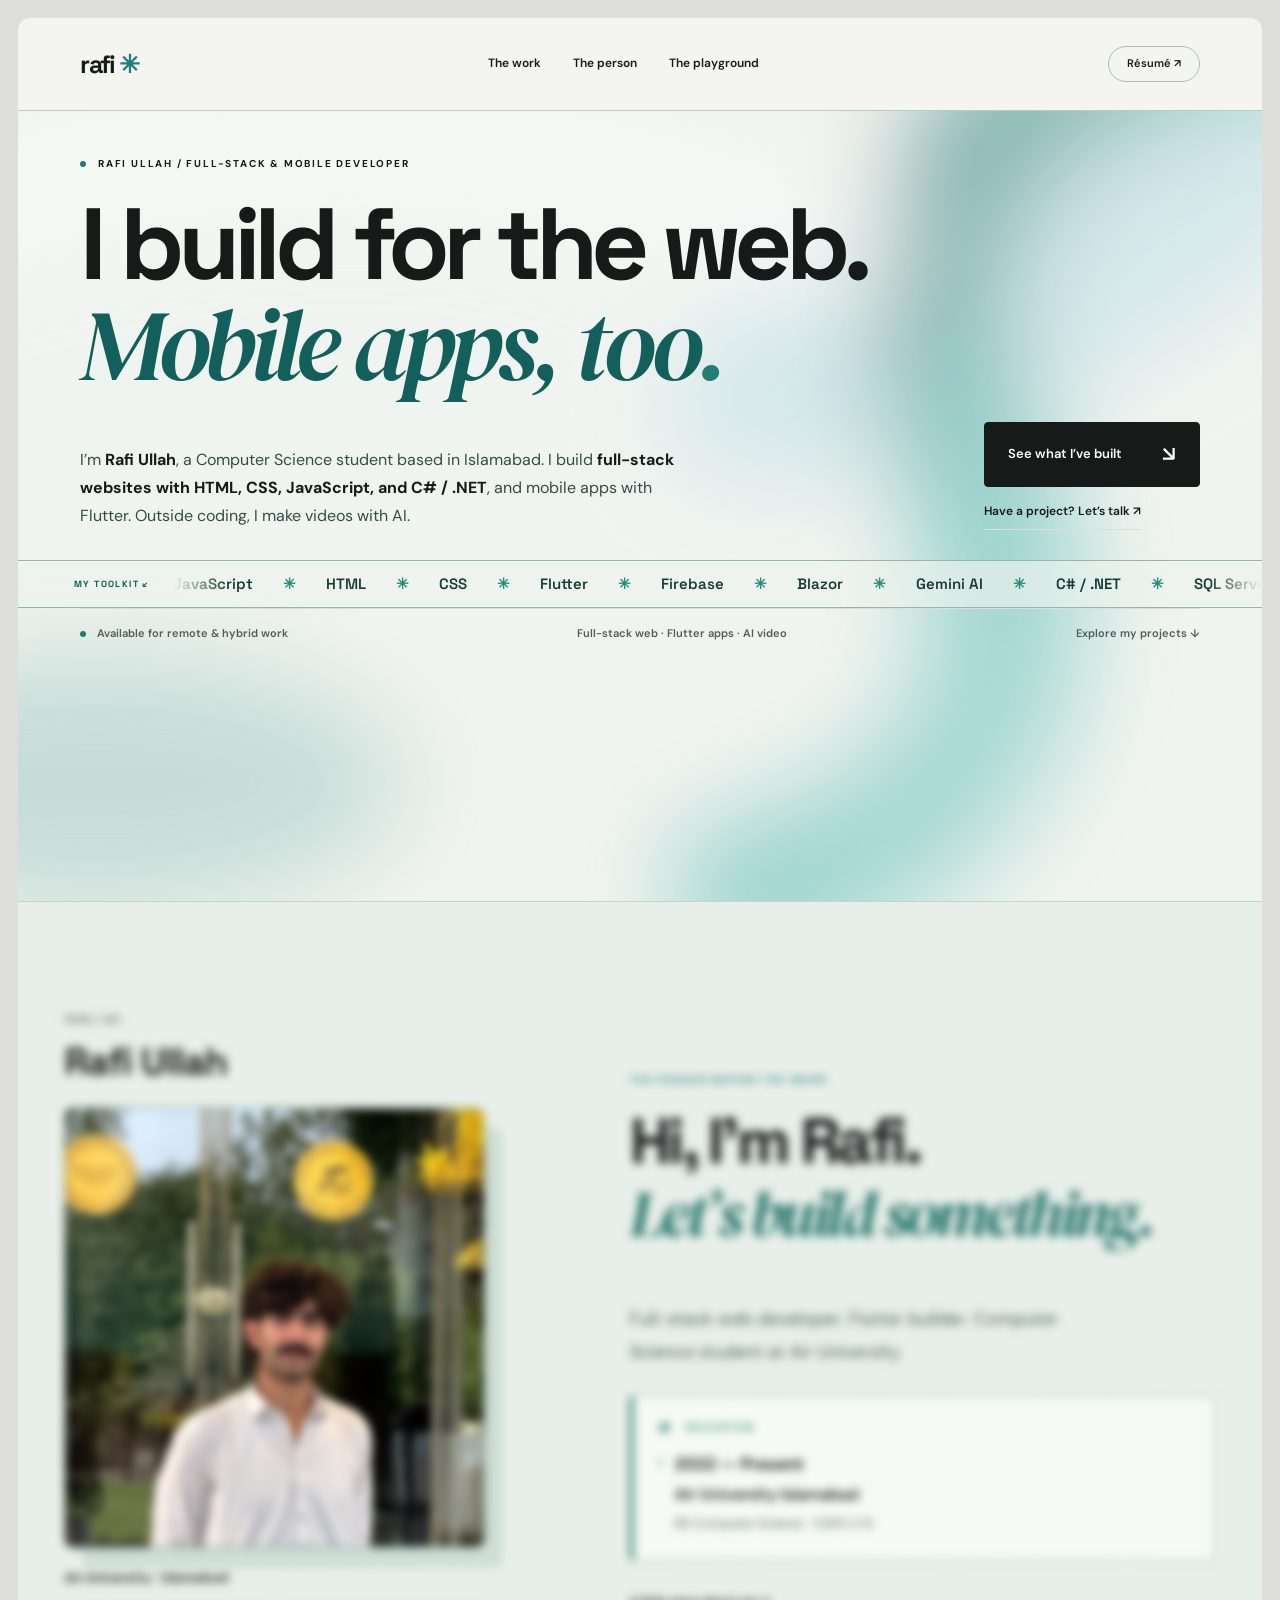
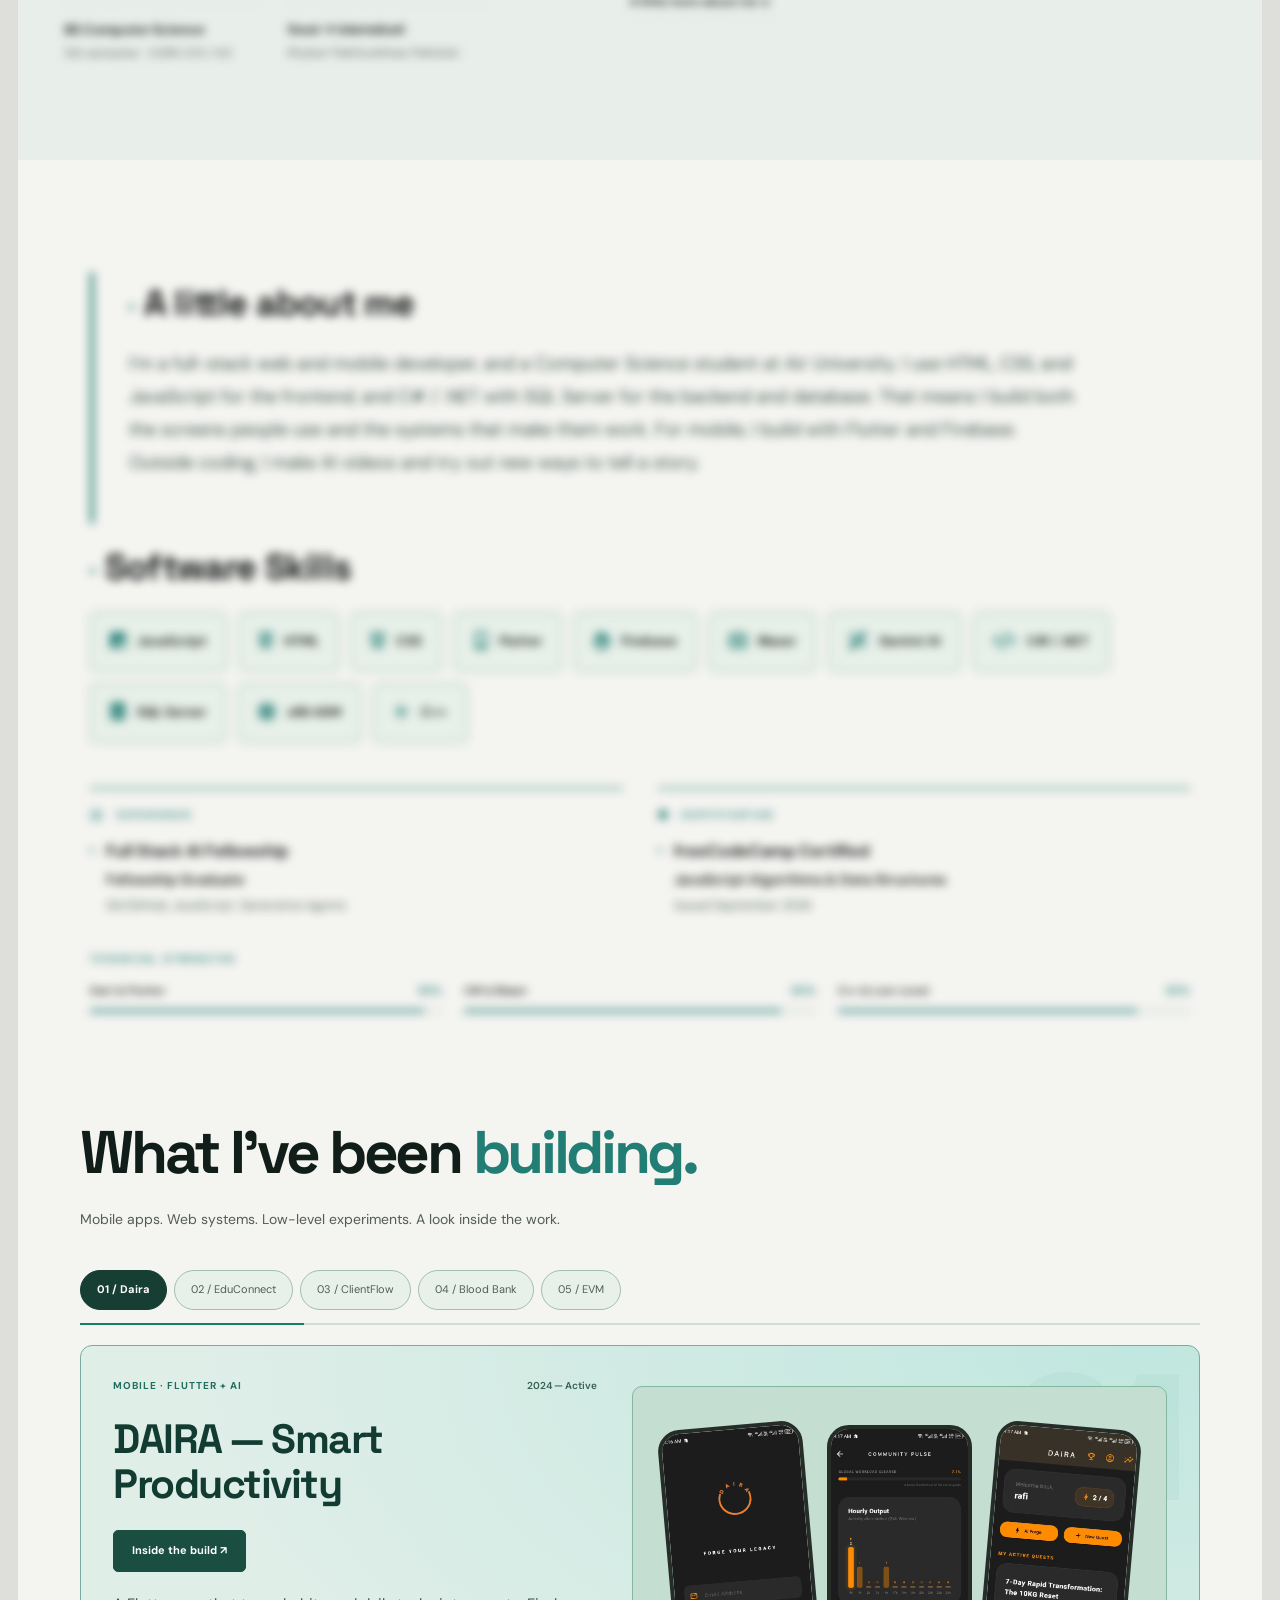
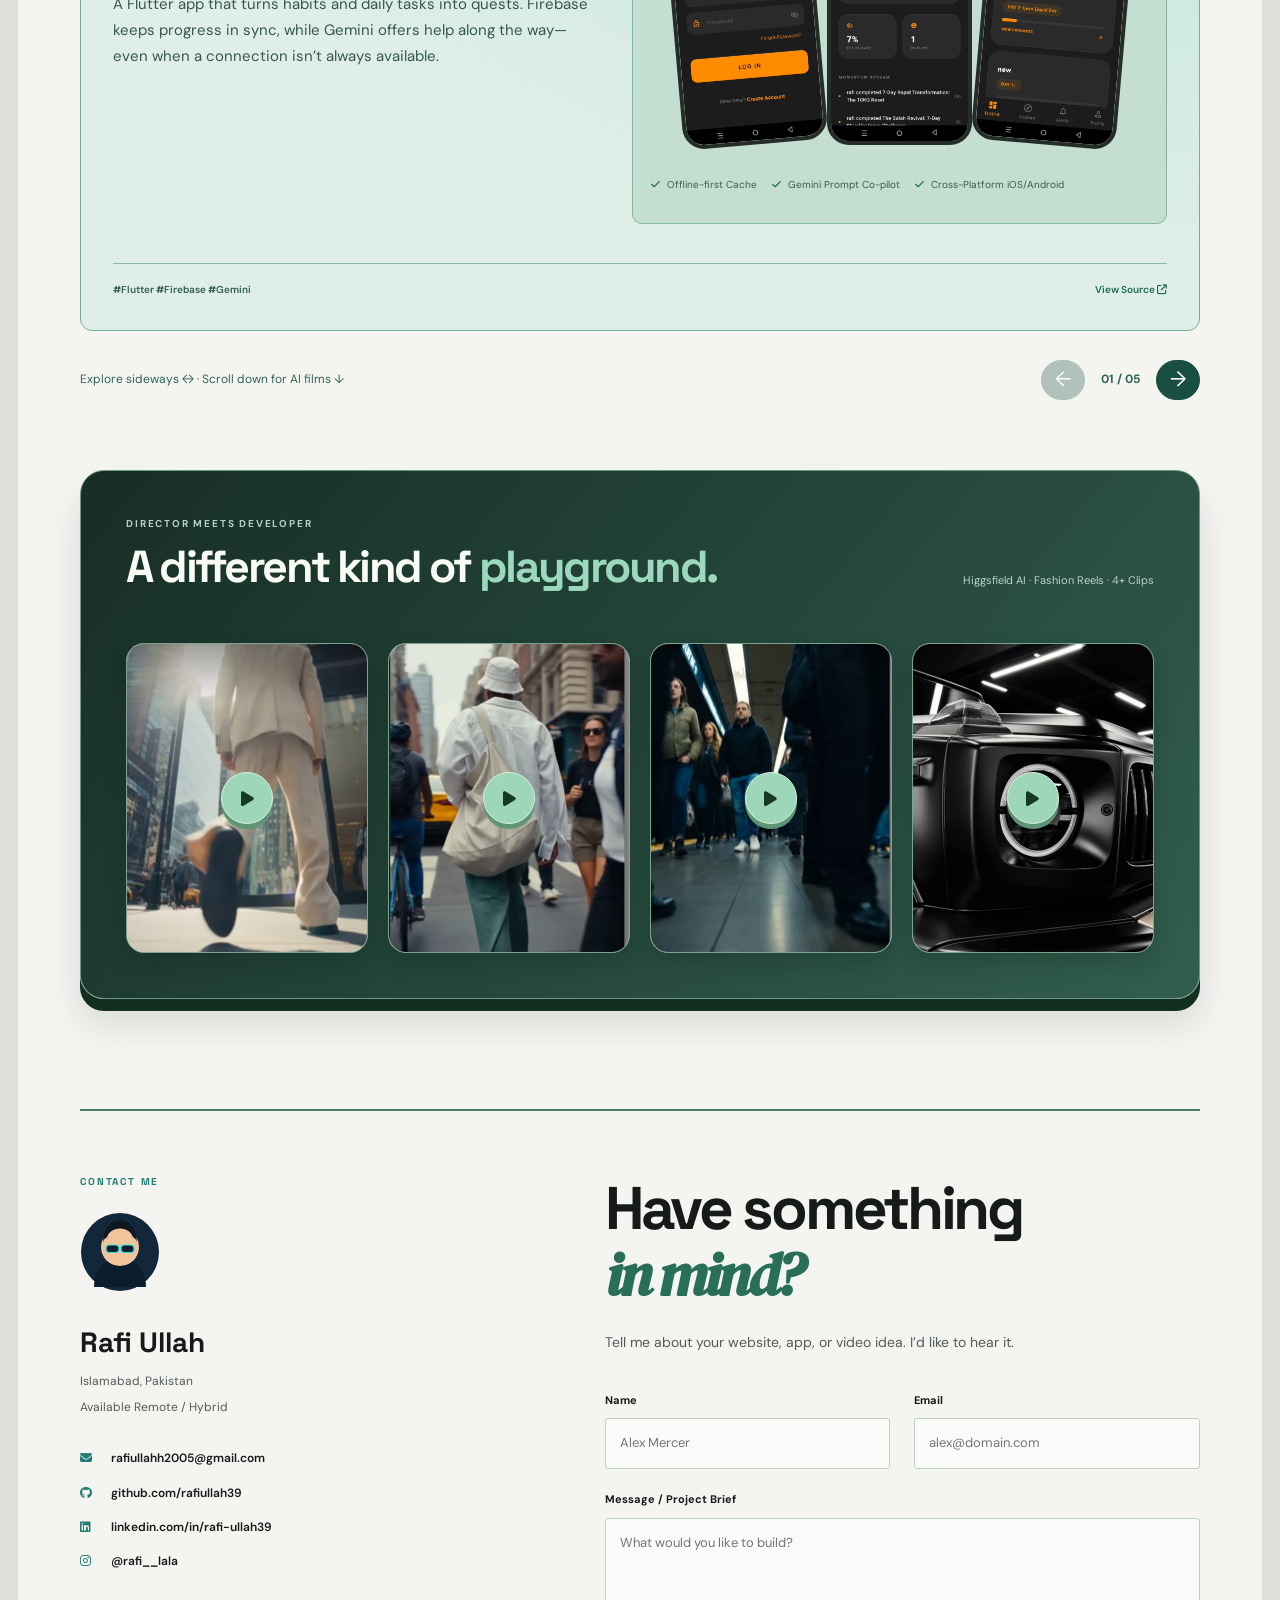
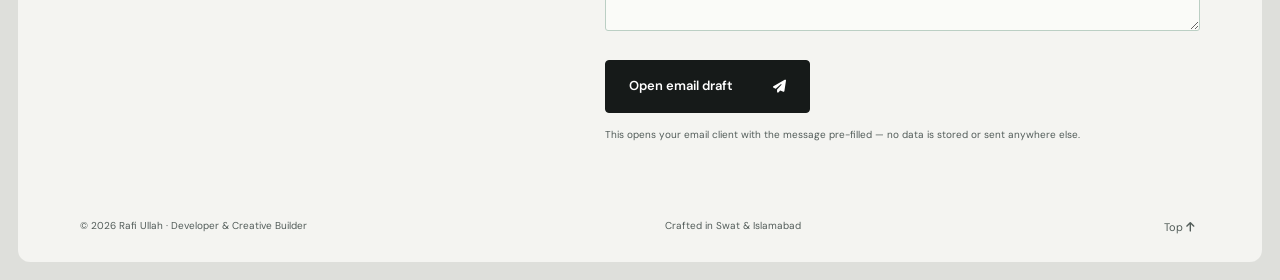
==== index.html @ f2440f82 "Match sharing image extension to JPEG format" ====
<!DOCTYPE html>
<html lang="en">
<head>
<meta charset="UTF-8">
<meta name="viewport" content="width=device-width, initial-scale=1.0">
<title>Rafi Ullah — Developer & Creative Builder</title>
<meta name="description" content="Rafi Ullah — full-stack web and Flutter developer in Islamabad. Explore mobile apps, web projects, and AI video work.">
<link rel="canonical" href="https://rafi-builds.vercel.app/">
<meta property="og:type" content="website">
<meta property="og:title" content="Rafi Ullah — Web & Flutter Developer">
<meta property="og:description" content="Explore my full-stack web and Flutter projects, case studies, and AI video work.">
<meta property="og:url" content="https://rafi-builds.vercel.app/">
<meta property="og:image" content="https://rafi-builds.vercel.app/assets/portfolio-preview.jpg">
<meta name="twitter:card" content="summary_large_image">

<link rel="preconnect" href="https://fonts.googleapis.com">
<link href="https://fonts.googleapis.com/css2?family=Space+Grotesk:wght@400;500;600;700&family=DM+Sans:wght@400;500;600;700&family=DM+Serif+Display:ital@0;1&display=swap" rel="stylesheet">
<link rel="stylesheet" href="https://cdnjs.cloudflare.com/ajax/libs/font-awesome/6.5.1/css/all.min.css">
<link rel="stylesheet" href="minimal.css">
<link rel="stylesheet" href="motion-polish.css">
</head>
<body>

<div class="reading-progress" aria-hidden="true"></div>
<header class="site-header"><a class="brand" href="#top">rafi<span>✳</span></a><nav aria-label="Main navigation"><a href="#projects">The work</a><a href="#person-intro">The person</a><a href="#playground">The playground</a></nav><a class="resume-btn" href="assets/Rafi_Ullah_Resume.pdf" download>Résumé ↗</a></header>
<main><section class="hero" id="top"><div class="hero-grain" aria-hidden="true"></div><div class="hero-kicker"><span class="status-dot"></span> RAFI ULLAH / FULL-STACK &amp; MOBILE DEVELOPER</div><h1>I build for the web.<br><span>Mobile apps, too<span class="period">.</span></span></h1><div class="hero-bottom"><p>I’m <strong>Rafi Ullah</strong>, a Computer Science student based in Islamabad. I build <strong>full-stack websites with HTML, CSS, JavaScript, and C# / .NET</strong>, and mobile apps with Flutter. Outside coding, I make videos with AI.</p><div class="hero-actions"><a class="dark-button" href="#projects">See what I’ve built <span>↘</span></a><a class="text-link" href="#contact">Have a project? Let’s talk ↗</a></div></div>
<div class="skills-ribbon" aria-label="Software I build with"><span class="ribbon-label">MY TOOLKIT ↙</span><div class="ribbon-window"><div class="ribbon-track"><div class="ribbon-group"><span>JavaScript<i aria-hidden="true">✳</i></span><span>HTML<i aria-hidden="true">✳</i></span><span>CSS<i aria-hidden="true">✳</i></span><span>Flutter<i aria-hidden="true">✳</i></span><span>Firebase<i aria-hidden="true">✳</i></span><span>Blazor<i aria-hidden="true">✳</i></span><span>Gemini AI<i aria-hidden="true">✳</i></span><span>C# / .NET<i aria-hidden="true">✳</i></span><span>SQL Server<i aria-hidden="true">✳</i></span><span>x86 ASM<i aria-hidden="true">✳</i></span><span>C++<i aria-hidden="true">✳</i></span></div><div class="ribbon-group" aria-hidden="true"><span>JavaScript<i aria-hidden="true">✳</i></span><span>HTML<i aria-hidden="true">✳</i></span><span>CSS<i aria-hidden="true">✳</i></span><span>Flutter<i aria-hidden="true">✳</i></span><span>Firebase<i aria-hidden="true">✳</i></span><span>Blazor<i aria-hidden="true">✳</i></span><span>Gemini AI<i aria-hidden="true">✳</i></span><span>C# / .NET<i aria-hidden="true">✳</i></span><span>SQL Server<i aria-hidden="true">✳</i></span><span>x86 ASM<i aria-hidden="true">✳</i></span><span>C++<i aria-hidden="true">✳</i></span></div></div></div></div>
<div class="hero-footer"><span><span class="status-dot"></span> Available for remote &amp; hybrid work</span><span>Full-stack web · Flutter apps · AI video</span><a href="#projects">Explore my projects ↓</a></div></section>
<section class="section person-intro" id="person-intro" aria-label="Meet Rafi Ullah">
  <div class="person-layout"><div class="id-card entrance entrance-left">
      <span class="id-card-kicker">Hello, I am</span>
      <h3 class="id-card-name">Rafi Ullah</h3>
            <div class="id-card-photo">
        <img src="assets/rafi.jpeg" alt="Rafi Ullah" class="id-card-real-photo">
      </div>
      <a href="https://airuniversity.edu.pk" target="_blank" rel="noopener" class="id-card-uni">Air University &middot; Islamabad</a>
      <div class="profile-facts"><p><strong>BS Computer Science</strong><span>5th semester · CGPA 3.13 / 4.0</span></p><p><strong>Swat → Islamabad</strong><span>Khyber Pakhtunkhwa, Pakistan</span></p></div>
    </div>
  <div class="person-story entrance entrance-right"><p class="mini-heading">THE PERSON BEHIND THE WORK</p>
    <h2>Hi, I’m Rafi.<br><span class="editorial-accent">Let’s build something.</span></h2>
    <p class="person-lead">Full-stack web developer. Flutter builder. Computer Science student at Air University.</p>
    <div class="edu-col credential-card">
          <h3 class="mini-heading"><i class="fas fa-graduation-cap" aria-hidden="true"></i> Education</h3>
          <div class="mini-item">
            <span class="mini-dot mini-dot--cyan"></span>
            <div>
              <p class="mini-title">2022 — Present</p>
              <p class="mini-body">Air University Islamabad</p>
              <p class="mini-meta">BS Computer Science &middot; <span class="accent-cyan">CGPA 3.13</span></p>
            </div>
          </div>
        </div>
    <a class="text-link" href="#profile">A little more about me ↓</a>
  </div></div>
</section>
<!-- ======================= PROFILE / ABOUT ======================= -->
<section class="section" id="profile">
  <div class="section-nav-wrap">
    <nav class="pill-nav pill-nav--inline">
      <span class="pill-highlight" aria-hidden="true"></span>
      <a href="#profile" class="pill-link active" data-section="profile">Profile</a>
      <a href="#projects" class="pill-link" data-section="projects">Project</a>
      <a href="#contact" class="pill-link" data-section="contact">Contact</a>
    </nav>
  </div>

  <div class="profile-grid">
    <div class="profile-content entrance">
      <div class="about-card reveal"><h2 class="section-heading"><span class="heading-bullet heading-bullet--cyan"></span>A little about me</h2>
      <p class="about-text reveal">
        I’m a full-stack web and mobile developer, and a Computer Science student at Air University.
        I use HTML, CSS, and JavaScript for the frontend, and C# / .NET with SQL Server for the backend and database.
        That means I build both the screens people use and the systems that make them work.
        For mobile, I build with Flutter and Firebase. Outside coding, I make AI videos and try out new ways to tell a story.
      </p></div>

      <h2 class="section-heading"><span class="heading-bullet heading-bullet--red"></span>Software Skills</h2>
      <div class="skills-row reveal">
        <div class="skill-badge"><span class="skill-icon skill-icon--javascript"><i class="fab fa-js" aria-hidden="true"></i></span><span>JavaScript</span></div>
        <div class="skill-badge"><span class="skill-icon skill-icon--html"><i class="fab fa-html5" aria-hidden="true"></i></span><span>HTML</span></div>
        <div class="skill-badge"><span class="skill-icon skill-icon--css"><i class="fab fa-css3-alt" aria-hidden="true"></i></span><span>CSS</span></div>
        <div class="skill-badge"><span class="skill-icon skill-icon--flutter"><i class="fas fa-mobile-screen"></i></span><span>Flutter</span></div>
        <div class="skill-badge"><span class="skill-icon skill-icon--firebase"><i class="fas fa-fire"></i></span><span>Firebase</span></div>
        <div class="skill-badge"><span class="skill-icon skill-icon--blazor"><i class="fas fa-table-cells-large"></i></span><span>Blazor</span></div>
        <div class="skill-badge"><span class="skill-icon skill-icon--gemini"><i class="fas fa-wand-magic-sparkles"></i></span><span>Gemini AI</span></div>
        <div class="skill-badge"><span class="skill-icon skill-icon--dotnet"><i class="fas fa-code"></i></span><span>C# / .NET</span></div>
        <div class="skill-badge"><span class="skill-icon skill-icon--sql"><i class="fas fa-database"></i></span><span>SQL Server</span></div>
        <div class="skill-badge"><span class="skill-icon skill-icon--asm"><i class="fas fa-microchip"></i></span><span>x86 ASM</span></div>
        <div class="skill-badge"><span class="skill-icon skill-icon--cpp"><i class="fas fa-plus"></i></span><span>C++</span></div>
      </div>

      <div class="edu-exp-grid">
        <div class="exp-col credential-card reveal">
          <h3 class="mini-heading"><i class="fas fa-laptop-code" aria-hidden="true"></i> Experience</h3>
          <div class="mini-item">
            <span class="mini-dot mini-dot--red"></span>
            <div>
              <p class="mini-title">Full Stack AI Fellowship</p>
              <p class="mini-body">Fellowship Graduate</p>
              <p class="mini-meta">Git/GitHub, JavaScript, Generative Agents</p>
            </div>
          </div>
        </div>
        <div class="certificate-col credential-card reveal"><h3 class="mini-heading"><i class="fas fa-certificate" aria-hidden="true"></i> Certification</h3><div class="mini-item">
            <span class="mini-dot mini-dot--red"></span>
            <div>
              <p class="mini-title">freeCodeCamp Certified</p>
              <p class="mini-body">JavaScript Algorithms &amp; Data Structures</p>
              <p class="mini-meta">Issued September 2026</p>
            </div>
          </div>
        </div>
      </div>

      <h3 class="mini-heading mini-heading--spaced">Technical strengths</h3>
      <div class="lang-bars reveal">
        <div class="lang-bar">
          <span class="lang-label">Dart &amp; Flutter</span>
          <div class="lang-track"><div class="lang-fill lang-fill--cyan" data-pct="95"></div></div>
          <span class="lang-pct accent-cyan">95%</span>
        </div>
        <div class="lang-bar">
          <span class="lang-label">C# &amp; Blazor</span>
          <div class="lang-track"><div class="lang-fill lang-fill--purple" data-pct="90"></div></div>
          <span class="lang-pct accent-purple">90%</span>
        </div>
        <div class="lang-bar">
          <span class="lang-label">C++ &amp; Low-Level</span>
          <div class="lang-track"><div class="lang-fill lang-fill--orange" data-pct="85"></div></div>
          <span class="lang-pct accent-orange">85%</span>
        </div>
      </div>
    </div>
  </div>
</section>

<!-- ======================= PROJECTS ======================= -->
<section class="section" id="projects">
  <div class="section-nav-wrap">
    <nav class="pill-nav pill-nav--inline">
      <span class="pill-highlight" aria-hidden="true"></span>
      <a href="#profile" class="pill-link" data-section="profile">Profile</a>
      <a href="#projects" class="pill-link active" data-section="projects">Project</a>
      <a href="#contact" class="pill-link" data-section="contact">Contact</a>
    </nav>
  </div>

  <div class="projects-heading reveal">
    <h2 class="big-heading">What I’ve been <span class="accent-red-text">building.</span></h2>
    <p class="projects-subtitle">Mobile apps. Web systems. Low-level experiments. A look inside the work.</p>
  </div>

  <div class="feature-grid">

    <!-- DAIRA -->
    <article class="feature-card reveal">
      <div class="feature-top">
        <span class="feature-tag feature-tag--cyan">Mobile &middot; Flutter + AI</span>
        <span class="feature-year">2024 — Active</span>
      </div>
      <h3 class="feature-title">DAIRA — Smart Productivity</h3><button class="case-button" data-case="daira">Inside the build ↗</button>
      <p class="feature-desc">A Flutter app that turns habits and daily tasks into quests. Firebase keeps progress in sync, while Gemini offers help along the way—even when a connection isn’t always available.</p>

      <div class="daira-showcase">
        <div class="phone-frame-track">
          <div class="phone-frame">
            <img src="assets/daira/1.jpg" alt="DAIRA login screen" loading="lazy" class="zoomable" tabindex="0" role="button" aria-label="Enlarge project screenshot">
          </div>
          <div class="phone-frame">
            <img src="assets/daira/2.jpg" alt="DAIRA analytics screen" loading="lazy" class="zoomable" tabindex="0" role="button" aria-label="Enlarge project screenshot">
          </div>
          <div class="phone-frame">
            <img src="assets/daira/3.jpg" alt="DAIRA home screen with active quests" loading="lazy" class="zoomable" tabindex="0" role="button" aria-label="Enlarge project screenshot">
          </div>
        </div>
        <ul class="feature-checklist">
          <li><i class="fas fa-check"></i> Offline-first Cache</li>
          <li><i class="fas fa-check"></i> Gemini Prompt Co-pilot</li>
          <li><i class="fas fa-check"></i> Cross-Platform iOS/Android</li>
        </ul>
      </div>

      <div class="feature-footer">
        <span class="feature-hashtags">#Flutter #Firebase #Gemini</span>
        <a class="feature-link" href="https://github.com/rafiullah39" target="_blank" rel="noopener">View Source <i class="fas fa-arrow-up-right-from-square"></i></a>
      </div>
    </article>

    <!-- EDUCONNECT -->
    <article class="feature-card reveal">
      <div class="feature-top">
        <span class="feature-tag feature-tag--purple"><i class="fas fa-square"></i> Web &middot; Blazor Server</span>
        <span class="feature-year">2024</span>
      </div>
      <h3 class="feature-title">EduConnect</h3><button class="case-button" data-case="edu">Inside the build ↗</button>
      <p class="feature-desc">An education portal that gives students, faculty, and administrators their own workspace for courses, enrollment, grades, and notifications.</p>

      <div class="browser-frame">
        <div class="browser-topbar">
          <span class="tl tl-red"></span><span class="tl tl-yellow"></span><span class="tl tl-green"></span>
          <span class="browser-url">EduConnect / academic workspace</span>
        </div>
        <div class="browser-screen-track">
          <img src="assets/educonnect/1.jpg" alt="EduConnect sign-in portal" loading="lazy" class="zoomable" tabindex="0" role="button" aria-label="Enlarge project screenshot">
          <img src="assets/educonnect/courses.png" alt="EduConnect course management dashboard" loading="lazy" class="zoomable" tabindex="0" role="button" aria-label="Enlarge project screenshot">
          <img src="assets/educonnect/dashboard.png" alt="EduConnect admin dashboard" loading="lazy" class="zoomable" tabindex="0" role="button" aria-label="Enlarge project screenshot">
        </div>
        <div class="browser-tags">
          <span class="chip chip--purple">SOLID Architecture</span>
          <span class="chip chip--green">RBAC Permissions</span>
        </div>
        <p class="browser-caption">.NET 9 &middot; Interface-based services</p>
      </div>

      <div class="feature-footer">
        <span class="feature-hashtags">#Blazor #C# #SOLID</span>
        <a class="feature-link" href="https://github.com/rafiullah39" target="_blank" rel="noopener">Case Code <i class="fas fa-arrow-up-right-from-square"></i></a>
      </div>
    </article>
  </div>

  <div class="small-grid">
    <article class="small-card reveal">
      <div class="small-top">
        <span class="small-tag accent-cyan"><i class="fas fa-diagram-project"></i> CRM App</span>
        <span class="feature-year">2024</span>
      </div>
      <h4 class="small-title">ClientFlow CRM</h4><button class="case-button" data-case="crm">Inside the build ↗</button>
      <p class="small-desc">Clean client lifecycle and relationship management platform with dynamic
        reporting dashboards and SQL Server persistence.</p>
      <img class="project-capture zoomable" src="assets/clientflow/home.png" alt="ClientFlow CRM running locally: customer management, AI assistant, invoicing, and meetings" loading="lazy" tabindex="0" role="button" aria-label="Enlarge ClientFlow screenshot">
      <div class="small-footer">
        <span>Blazor / SQL</span>
        <a href="https://github.com/rafiullah39" target="_blank" rel="noopener" class="repo-link accent-cyan">Repo <i class="fas fa-arrow-up-right-from-square"></i></a>
      </div>
    </article>

    <article class="small-card reveal">
      <div class="small-top">
        <span class="small-tag accent-red"><i class="fas fa-heart-pulse"></i> Desktop</span>
        <span class="feature-year">2023</span>
      </div>
      <h4 class="small-title">Blood Bank MS</h4><button class="case-button" data-case="blood">Inside the build ↗</button>
      <p class="small-desc">Desktop management suite for hospital blood bank inventory, donor tracking,
        and emergency blood matching workflows.</p>
      <img class="project-capture zoomable" src="assets/blood-bank/main.jpg" alt="Blood Bank desktop application with donor, inventory, campaign, and record management controls" loading="lazy" tabindex="0" role="button" aria-label="Enlarge Blood Bank screenshot">
      <div class="small-footer">
        <span>Java / SQL Server</span>
        <a href="https://github.com/rafiullah39" target="_blank" rel="noopener" class="repo-link accent-red">Repo <i class="fas fa-arrow-up-right-from-square"></i></a>
      </div>
    </article>

    <article class="small-card reveal">
      <div class="small-top">
        <span class="small-tag accent-yellow"><i class="fas fa-gear"></i> Hardware / ASM</span>
        <span class="feature-year">2023</span>
      </div>
      <h4 class="small-title">EVM in 8086 ASM</h4><button class="case-button" data-case="evm">Inside the build ↗</button>
      <p class="small-desc">Electronic Voting Machine written right in x86 microprocessor assembly —
        engineered core candidate voting routines and memory buffers.</p>
      <div class="small-footer">
        <span>EMU8086 / ASM</span>
        <a href="https://github.com/rafiullah39" target="_blank" rel="noopener" class="repo-link accent-yellow">Repo <i class="fas fa-arrow-up-right-from-square"></i></a>
      </div>
    </article>
  </div>

  <!-- ======================= AI VIDEO PLAYGROUND ======================= -->
  <div class="video-panel reveal" id="playground">
    <div class="video-panel-head">
      <div>
        <p class="video-kicker">Director Meets Developer</p>
        <h2 class="big-heading big-heading--sm">A different kind of <span class="accent-red-text">playground.</span></h2>
      </div>
      <span class="video-badge">Higgsfield AI &middot; Fashion Reels &middot; 4+ Clips</span>
    </div>

    <div class="video-grid">
      <button class="video-card video-card--red" data-video="assets/videos/clip1.mp4" data-title="Cinematic Ad Concept">
        <img src="assets/videos/poster1.jpg" alt="" loading="lazy">
        <span class="video-play"><i class="fas fa-play"></i></span>
        <span class="video-caption"><strong>Cinematic Ad Concept</strong><em>Higgsfield Motion</em></span>
      </button>
      <button class="video-card video-card--purple" data-video="assets/videos/clip2.mp4" data-title="Fashion Reel Production">
        <img src="assets/videos/poster2.jpg" alt="" loading="lazy">
        <span class="video-play"><i class="fas fa-play"></i></span>
        <span class="video-caption"><strong>Fashion Reel Production</strong><em>Visual Shorts</em></span>
      </button>
      <button class="video-card video-card--teal" data-video="assets/videos/clip3.mp4" data-title="AI Promo Campaign">
        <img src="assets/videos/poster3.jpg" alt="" loading="lazy">
        <span class="video-play"><i class="fas fa-play"></i></span>
        <span class="video-caption"><strong>AI Promo Campaign</strong><em>Generative Audio &amp; Cuts</em></span>
      </button>
      <button class="video-card video-card--amber" data-video="assets/videos/clip4.mp4" data-title="Brand Film Concept">
        <img src="assets/videos/poster4.jpg" alt="" loading="lazy">
        <span class="video-play"><i class="fas fa-play"></i></span>
        <span class="video-caption"><strong>Brand Film Concept</strong><em>Cinematic Direction</em></span>
      </button>
    </div>
  </div>
</section>

<!-- ======================= CONTACT ======================= -->
<section class="section" id="contact">
  <div class="contact-grid">
    <div class="contact-left reveal">
      <h3 class="mini-heading">Contact Me</h3>
      <div class="contact-avatar">
        <svg viewBox="0 0 160 160" aria-hidden="true">
          <circle cx="80" cy="80" r="78" fill="#12283a"/>
          <path d="M28 150c0-34 24-58 52-58s52 24 52 58" fill="#0b1c2a"/>
          <circle cx="80" cy="70" r="38" fill="#f2c49b"/>
          <path d="M46 62c0-28 16-46 34-46s34 18 34 46c0-6-5-11-8-11-3-11-13-18-26-18s-23 7-26 18c-3 0-8 5-8 11z" fill="#101820"/>
          <rect x="52" y="66" width="26" height="15" rx="7" fill="#0d1f2b" stroke="#22e5e5" stroke-width="2.4"/>
          <rect x="82" y="66" width="26" height="15" rx="7" fill="#0d1f2b" stroke="#22e5e5" stroke-width="2.4"/>
          <line x1="78" y1="72" x2="82" y2="72" stroke="#22e5e5" stroke-width="2.4"/>
        </svg>
      </div>
      <p class="contact-name">Rafi Ullah</p>
      <p class="contact-loc accent-cyan">Islamabad, Pakistan</p>
      <p class="contact-avail">Available Remote / Hybrid</p>

      <div class="contact-links">
        <a class="contact-row" href="mailto:rafiullahh2005@gmail.com">
          <span class="contact-icon contact-icon--cyan"><i class="fas fa-envelope"></i></span>
          rafiullahh2005@gmail.com
        </a>
        <a class="contact-row" href="https://github.com/rafiullah39" target="_blank" rel="noopener">
          <span class="contact-icon"><i class="fab fa-github"></i></span>
          github.com/rafiullah39
        </a>
        <a class="contact-row" href="https://linkedin.com/in/rafi-ullah39" target="_blank" rel="noopener">
          <span class="contact-icon contact-icon--blue"><i class="fab fa-linkedin"></i></span>
          linkedin.com/in/rafi-ullah39
        </a>
        <a class="contact-row" href="https://instagram.com/rafi__lala" target="_blank" rel="noopener">
          <span class="contact-icon contact-icon--pink"><i class="fab fa-instagram"></i></span>
          @rafi__lala
        </a>
      </div>
    </div>

    <div class="contact-right reveal">
      <nav class="pill-nav pill-nav--inline">
        <span class="pill-highlight" aria-hidden="true"></span>
        <a href="#profile" class="pill-link" data-section="profile">Profile</a>
        <a href="#projects" class="pill-link" data-section="projects">Project</a>
        <a href="#contact" class="pill-link active" data-section="contact">Contact</a>
      </nav>

      <h2 class="big-heading">Have something<br><span class="accent-red-text">in mind?</span></h2>
      <p class="projects-subtitle">Tell me about your website, app, or video idea. I’d like to hear it.</p>

      <form class="contact-form" id="contactForm">
        <div class="form-row">
          <div class="form-field">
            <label for="fName">Name</label>
            <input type="text" id="fName" name="name" placeholder="Alex Mercer" required>
          </div>
          <div class="form-field">
            <label for="fEmail">Email</label>
            <input type="email" id="fEmail" name="email" placeholder="alex@domain.com" required>
          </div>
        </div>
        <div class="form-field">
          <label for="fMessage">Message / Project Brief</label>
          <textarea id="fMessage" name="message" rows="4" placeholder="What would you like to build?" required></textarea>
        </div>
        <button type="submit" class="transmit-btn" id="transmitBtn">
          <span>Open email draft</span> <i class="fas fa-paper-plane"></i>
        </button>
        <p class="form-note" id="formNote">This opens your email client with the message pre-filled — no data is stored or sent anywhere else.</p>
      </form>
    </div>
  </div>
</section></main>

<footer class="site-footer">
  <span>&copy; 2026 Rafi Ullah &middot; Developer &amp; Creative Builder</span>
  <span>Crafted in Swat &amp; Islamabad</span>
  <button id="backToTop" class="top-link">Top <span class="hud-key">[Esc]</span> <i class="fas fa-arrow-up"></i></button>
</footer>

<!-- ======================= VIDEO LIGHTBOX ======================= -->
<div class="lightbox" id="lightbox" role="dialog" aria-modal="true" aria-label="Video player" hidden>
  <button class="lightbox-close" id="lightboxClose" aria-label="Close"><i class="fas fa-xmark"></i></button>
  <video id="lightboxVideo" controls playsinline tabindex="0"></video>
</div>

<dialog id="caseDialog" class="case-dialog"><button class="dialog-close" aria-label="Close case study">×</button><span class="card-kicker">BEHIND THE BUILD</span><h2 id="caseTitle"></h2><div id="caseBody"></div></dialog>
<dialog id="imageDialog" class="image-dialog"><button class="dialog-close" aria-label="Close screenshot">×</button><img id="fullImage" alt=""></dialog>
<script src="studio.js"></script>
<script src="scroll-scenes.js"></script>
<script src="refinement.js"></script>
</body>
</html>
---- minimal.css ----
:root{--paper:#f4f4f1;--ink:#161a19;--muted:#525c59;--teal:#227d75;--line:#d9dfdb;--display:'Space Grotesk',sans-serif}
.tilt{transform:none!important}.video-scenes:not(.is-pinned) .scene-panels{grid-template-columns:repeat(2,minmax(0,1fr))}
*{box-sizing:border-box}html{scroll-behavior:smooth;scroll-padding-top:35px}body{margin:18px;background:#dedfdb;color:var(--ink);font:15px/1.6 'DM Sans',sans-serif}body>header,main,.site-footer{background:var(--paper)}main{overflow:clip}button,input,textarea{font:inherit}button{cursor:pointer}a{color:inherit;text-decoration:none}img{max-width:100%}h1,h2,h3,h4,p{margin-top:0}h1,h2,h3,h4{font-family:var(--display);line-height:1.1}button,a,input,textarea,[tabindex]{-webkit-tap-highlight-color:transparent}:focus-visible{outline:3px solid var(--teal);outline-offset:5px}button{color:inherit}.reading-progress{position:fixed;top:0;left:0;height:2px;background:var(--teal);z-index:100}
.site-header{border-radius:12px 12px 0 0;display:flex;align-items:center;justify-content:space-between;padding:28px 5%;gap:30px}.brand{font:700 25px var(--display);letter-spacing:-1.5px}.brand span{color:var(--teal);margin-left:5px}.site-header nav{display:flex;gap:32px;font-size:12px;font-weight:600}.site-header nav a:hover,.text-link:hover{color:var(--teal)}.resume-btn{border:1px solid #aebdb6;border-radius:30px;padding:8px 18px;font-size:11px;font-weight:600}.hero,.section,.site-footer{padding-left:5%;padding-right:5%}.hero{position:relative;padding-top:78px;background:radial-gradient(ellipse at 75% 15%,#fff,transparent 50%),linear-gradient(145deg,#f4f4f1 40%,#e9ece8);isolation:isolate}.hero:before{content:'';position:absolute;inset:0;z-index:-1;background:repeating-linear-gradient(142deg,transparent 0 150px,#ffffff60 152px 184px,transparent 186px 320px);mask-image:linear-gradient(#000,transparent 90%)}.hero-grain{display:none}.hero-kicker,.mini-heading,.card-kicker,.desk-caption,.video-kicker{font-size:10px;letter-spacing:1.8px;font-weight:700;text-transform:uppercase}.status-dot{display:inline-block;width:6px;height:6px;border-radius:50%;background:var(--teal);margin-right:8px}.hero h1{font-size:clamp(60px,8.6vw,138px);font-weight:700;letter-spacing:-.065em;line-height:.99;margin:28px 0 45px}.hero h1>span{color:#67736e}.period{color:var(--teal)}.hero-bottom{display:flex;align-items:end;justify-content:space-between;gap:50px}.hero-bottom p{max-width:610px;font-size:16px;line-height:1.8;color:var(--muted);margin:0}.hero-bottom strong{color:var(--ink);font-weight:700}.hero-actions{display:grid;gap:15px;flex-shrink:0}.dark-button,.transmit-btn{display:flex;justify-content:space-between;align-items:center;gap:40px;padding:15px 23px;background:var(--ink);color:white;border:1px solid var(--ink);border-radius:4px;font-weight:600;font-size:13px;transition:background .2s}.dark-button:hover,.transmit-btn:hover{background:var(--teal);border-color:var(--teal)}.dark-button span{font-size:21px}.text-link{font-size:12px;font-weight:600;border-bottom:1px solid var(--line);padding-bottom:7px;width:fit-content}
.workbench{display:grid;grid-template-columns:1fr 1fr 1.3fr 1fr;align-items:stretch;gap:20px;margin-top:65px;padding:30px 0 24px;border-top:1px solid var(--line);position:relative}.desk-caption{grid-column:1/-1;color:var(--muted);font-size:9px}.desk-card{min-width:0;position:relative;transition:order .3s;background:#edeFEB;border:1px solid #d5dfd8;border-radius:5px;padding:18px;box-shadow:none;rotate:0!important;transform:none!important}.photo-card{padding:0;border:0;background:transparent}.photo-card img{width:100%;height:230px;object-fit:cover;object-position:center 30%;filter:grayscale(1)}.photo-card>div{font:700 17px var(--display);margin-top:12px}.photo-card>div span{display:block;font:500 11px 'DM Sans',sans-serif;margin-top:4px;color:var(--muted)}.photo-stamp,.desk-sticker{display:none}.app-card{background:#e7eeea;display:flex;flex-direction:column;align-items:center;text-align:center}.app-card .card-kicker{font-size:8px;letter-spacing:1px}.mini-phone{height:170px;width:84px;border:4px solid #202522;border-radius:15px;overflow:hidden;margin:15px auto;box-shadow:12px 15px 20px #1e292c12}.mini-phone img{width:100%;height:100%;object-fit:cover}.app-card>strong{font:700 25px var(--display)}.app-card>span:last-child{font-size:10px}.code-card{background:#e8eae6;border-color:#d3d8d2}.code-top{display:flex;justify-content:space-between;font-size:10px;color:var(--muted)}.code-top>span:first-child{color:var(--teal);letter-spacing:3px}.code-card pre{font:11px/1.8 monospace;margin:25px 0 12px;white-space:pre-wrap}.code-card pre span,.code-card pre i{color:var(--teal);font-style:normal}.code-label{font-size:8px;letter-spacing:1px;font-weight:700}.idea-card{background:#eeefea;text-align:left;display:flex;flex-direction:column;justify-content:space-between}.idea-card>span{font-size:9px;letter-spacing:1px}.idea-card strong{font:600 25px/1.2 var(--display);letter-spacing:-1px;margin:20px 0}.idea-card small{font-size:10px;color:var(--muted)}.shuffle-button{grid-column:1/-1;justify-self:end;border:0;background:none;font-size:10px;color:var(--muted);padding:0}.shuffled .photo-card{order:3}.shuffled .app-card{order:1}.shuffled .code-card{order:4}.shuffled .idea-card{order:2}.shuffled .desk-caption{order:0}.shuffled .shuffle-button{order:5}.hero-footer{display:flex;justify-content:space-between;gap:20px;border-top:1px solid var(--line);padding:24px 0;font-size:11px;font-weight:600;color:var(--muted)}
.section{padding-top:110px}.section-nav-wrap,.pill-nav{display:none}.profile-grid{display:grid;grid-template-columns:280px minmax(0,1fr);gap:70px;max-width:1250px;margin:auto}.id-card{padding:0}.id-card-kicker{font-size:11px;font-weight:600;color:var(--muted)}.id-card-name{font-size:32px;font-weight:700;margin:12px 0 24px;letter-spacing:-1px}.id-card-photo{height:345px;background:#e5e8e3;overflow:hidden}.id-card-photo img{width:100%;height:100%;object-fit:cover;object-position:center 30%;filter:grayscale(1)}.id-card-uni{display:block;font-size:13px;font-weight:700;margin-top:20px}.profile-facts p{border-top:1px solid var(--line);padding-top:14px;margin:16px 0}.profile-facts strong,.profile-facts span{display:block}.profile-facts strong{font-size:13px;font-weight:700}.profile-facts span{font-size:12px;color:var(--muted);margin-top:4px}.section-heading{font-size:27px;font-weight:700;letter-spacing:-.8px;margin:0 0 23px}.heading-bullet{display:inline-block;width:5px;height:5px;border-radius:50%;background:var(--teal);margin-right:10px;vertical-align:middle}.about-card{padding-bottom:30px}.about-text{font-size:16px;line-height:1.9;color:var(--muted);max-width:760px}.skills-row{display:flex;flex-wrap:wrap;gap:10px;margin-bottom:36px}.skill-badge{display:flex;align-items:center;gap:11px;padding:11px 15px;border:1px solid #a7c4bb;background:#f8faf7;border-radius:4px;font-size:12px;font-weight:700}.skill-icon{color:var(--teal);font-size:18px}.edu-exp-grid{display:grid;grid-template-columns:1fr 1fr;gap:30px}.credential-card{border-top:1px solid #acc7bf;padding-top:20px}.certificate-col{grid-column:1/-1}.mini-heading{margin-bottom:18px;color:var(--teal)}.mini-heading i{margin-right:7px}.mini-item{display:flex;gap:12px}.mini-dot{width:4px;height:4px;background:var(--teal);border-radius:50%;flex-shrink:0;margin-top:10px}.mini-title{font-size:14px;font-weight:700;margin:0 0 4px}.mini-body{font-size:13px;font-weight:600;margin:0 0 6px}.mini-meta{font-size:12px;color:var(--muted);margin:0}.mini-heading--spaced{margin-top:38px}.lang-bars{display:grid;grid-template-columns:repeat(3,1fr);gap:22px}.lang-bar{display:grid;grid-template-columns:1fr auto;gap:9px;font-size:11px;font-weight:600}.lang-track{grid-row:2;grid-column:1/-1;background:#d9e1dc;height:3px}.lang-fill{height:100%;width:0;background:var(--teal);transition:width 1s}.lang-pct{grid-column:2;grid-row:1;color:var(--teal)}
.projects-heading{margin:0 auto 40px;max-width:1250px}.big-heading{font-size:clamp(38px,4.7vw,70px);letter-spacing:-.055em;font-weight:700;margin-bottom:22px}.accent-red-text{color:var(--teal)}.projects-subtitle{font-size:14px;color:var(--muted);margin-bottom:28px}.feature-grid{display:grid;grid-template-columns:1fr 1fr;gap:25px}.small-grid{display:grid;grid-template-columns:repeat(3,1fr);gap:25px;margin-top:30px}.feature-card,.small-card{padding:30px;border:1px solid #a7c5bb;background:#f9faf7;border-radius:6px}.feature-top,.small-top,.feature-footer,.small-footer{display:flex;justify-content:space-between;align-items:center;gap:15px;font-size:10px;font-weight:600}.feature-year{color:var(--muted);font-size:10px}.feature-tag,.small-tag{font-size:10px;letter-spacing:1px;text-transform:uppercase;color:var(--teal)}.feature-title,.small-title{font-size:32px;letter-spacing:-1.5px;margin:23px 0 16px;font-weight:700}.feature-desc,.small-desc{font-size:14px;color:var(--muted);line-height:1.75}.case-button{border:0;border-bottom:1px solid var(--teal);background:none;padding:0 0 6px;font-size:11px;font-weight:700;color:var(--teal);margin-bottom:18px;width:fit-content}.phones-row{display:flex;justify-content:center;align-items:center;gap:18px;padding:24px 0}.phone-frame{height:280px;width:130px;border:4px solid #262d29;border-radius:22px;overflow:hidden}.phone-frame img{width:100%;height:100%;object-fit:cover;cursor:zoom-in}.phone-frame:nth-child(1){rotate:-5deg}.phone-frame:nth-child(3){rotate:5deg}.feature-points{padding:0;list-style:none;display:flex;flex-wrap:wrap;gap:9px 16px;font-size:11px;color:var(--muted)}.feature-points i{color:var(--teal);margin-right:4px}.feature-footer,.small-footer{border-top:1px solid var(--line);padding-top:18px;margin-top:25px}.feature-link,.repo-link{color:var(--teal)}.browser-frame{background:#eef1ec;border:1px solid #d4ddd6;border-radius:5px;margin:12px 0}.browser-topbar{display:flex;align-items:center;gap:5px;padding:10px;font-size:8px;color:var(--muted)}.tl{height:4px;width:4px;border-radius:50%;background:#91a39b}.browser-url{margin-left:10px}.browser-screen-track{display:flex;gap:12px;overflow-x:auto;scroll-snap-type:x mandatory;padding:10px;scrollbar-color:#9cb8af #f3f6f1}.browser-screen-track img{flex:0 0 96%;width:96%;height:250px;object-fit:contain;background:white;scroll-snap-align:start;cursor:zoom-in}.browser-tags{padding:5px 10px;display:flex;gap:10px;font-size:9px;color:var(--teal)}.browser-caption{font-size:10px;margin:5px 10px 12px}.project-capture{width:100%;height:200px;object-fit:contain;background:#e5eae4;cursor:zoom-in;margin-top:10px}.zoomable:focus-visible{outline-offset:2px}
.video-panel{padding-top:100px;margin-top:60px;border-top:1px solid var(--line)}.video-panel-head{display:flex;align-items:end;justify-content:space-between;gap:35px;margin-bottom:35px}.video-kicker{color:var(--teal)}.big-heading--sm{font-size:clamp(35px,4vw,60px)}.video-badge{font-size:11px;color:var(--muted);max-width:220px;margin-bottom:24px}.video-grid{display:grid;grid-template-columns:repeat(4,1fr);gap:20px}.video-card{position:relative;display:block;padding:0;border:1px solid #649b8c;border-radius:5px;overflow:hidden;background:#e2e7df;text-align:left;height:340px}.video-card>img{width:100%;height:100%;object-fit:cover;filter:saturate(.65)}.video-play{position:absolute;left:20px;top:20px;width:42px;height:42px;display:grid;place-items:center;background:#fafcf3df;color:var(--teal);border:1px solid #9fbcb1;border-radius:50%;font-size:12px}.video-caption{position:absolute;bottom:0;left:0;right:0;display:flex;flex-direction:column;padding:35px 20px 20px;color:white;background:linear-gradient(transparent,#101f1bf2)}.video-caption strong{font-size:15px;font-weight:700}.video-caption em{font-style:normal;font-size:11px;color:#cddbd5;margin-top:5px}.video-card:hover>img{filter:saturate(1)}
.scroll-sequence{position:relative}.scene-stage{position:relative}.scene-controls{display:flex;gap:7px;margin-bottom:20px;flex-wrap:wrap}.scene-controls button{border:0;background:none;padding:7px 13px;font-size:10px;color:var(--muted);border-bottom:1px solid #d1dcd5}.scene-controls button[aria-current=true]{color:var(--teal);border-color:var(--teal);font-weight:700}.scene-counter{font-size:10px;color:var(--muted);margin-left:auto;padding:8px 0;font-variant-numeric:tabular-nums}.scene-panels{display:grid;gap:25px}.scene-panel{min-width:0}.scroll-sequence.is-pinned .scene-stage{position:sticky;top:0;height:100svh;display:flex;flex-direction:column;justify-content:center;padding:25px 0}.is-pinned .scene-panels{position:relative;height:min(600px,calc(100svh - 105px))}.is-pinned .scene-panel{position:absolute;inset:0;opacity:0;transform:translateY(35px);pointer-events:none;transition:opacity .5s,transform .65s;overflow:auto;scrollbar-width:thin}.is-pinned .scene-panel.is-active{opacity:1;transform:translateY(0);pointer-events:auto}.project-scenes.is-pinned .scene-panel{display:grid;grid-template-columns:minmax(0,.95fr) minmax(0,1.05fr);grid-template-rows:auto auto auto 1fr auto;column-gap:50px;align-content:start;padding:35px}.project-scenes.is-pinned .feature-top,.project-scenes.is-pinned .small-top,.project-scenes.is-pinned .feature-title,.project-scenes.is-pinned .small-title,.project-scenes.is-pinned .case-button,.project-scenes.is-pinned .feature-desc,.project-scenes.is-pinned .small-desc{grid-column:1}.project-scenes.is-pinned .feature-title,.project-scenes.is-pinned .small-title{font-size:clamp(30px,3.3vw,50px);margin:24px 0}.project-scenes.is-pinned .phones-row,.project-scenes.is-pinned .browser-frame,.project-scenes.is-pinned .project-capture{grid-column:2;grid-row:1/6;align-self:center;width:100%;max-height:400px;margin:0}.project-scenes.is-pinned .feature-points{grid-column:1;grid-row:5}.project-scenes.is-pinned .feature-footer,.project-scenes.is-pinned .small-footer{grid-column:1/-1;grid-row:6}.project-scenes.is-pinned .phone-frame{height:320px;max-width:135px}.project-scenes.is-pinned .project-capture{height:360px}.project-scenes.is-pinned .scene-panel:last-child:after{content:'8086';grid-column:2;grid-row:1/6;align-self:center;text-align:center;font:700 clamp(90px,12vw,180px) var(--display);letter-spacing:-12px;color:#d0dcd4}.video-scenes.is-pinned .scene-panel{width:100%;height:100%;border-color:var(--teal)}.video-scenes.is-pinned .scene-panel>img{object-fit:contain;background:#e2e5df}.video-scenes.is-pinned .video-caption{padding:60px 30px 25px}.video-scenes.is-pinned .video-caption strong{font:700 30px var(--display)}
.contact-grid{display:grid;grid-template-columns:1fr 1.4fr;gap:100px;border-top:1px solid var(--line);padding-top:65px}.contact-avatar{width:80px;margin:25px 0}.contact-name{font:700 28px var(--display);margin-bottom:12px}.contact-loc,.contact-avail{font-size:12px;color:var(--muted);margin-bottom:7px}.contact-links{margin-top:32px;display:grid;gap:15px}.contact-row{display:flex;align-items:center;gap:13px;font-size:12px;font-weight:600}.contact-icon{color:var(--teal);width:18px}.contact-form{margin-top:38px}.form-row{display:grid;grid-template-columns:1fr 1fr;gap:24px}.form-field{margin-bottom:22px}.form-field label{display:block;font-size:11px;font-weight:700;margin-bottom:9px}.form-field input,.form-field textarea{width:100%;border:1px solid #bbcfc4;border-radius:3px;background:#fafbf8;color:var(--ink);padding:14px;font-size:13px}.form-field textarea{resize:vertical}.form-note{font-size:10px;color:var(--muted);line-height:1.7;margin-top:13px}.site-footer{display:flex;justify-content:space-between;gap:20px;padding-top:65px;padding-bottom:25px;font-size:10px;color:var(--muted);border-radius:0 0 12px 12px}.top-link{border:0;background:none;font-size:11px}.hud-key{display:none}.lightbox[hidden]{display:none}.lightbox{position:fixed;inset:0;z-index:200;background:#0b1515f2;display:grid;place-items:center;padding:65px 8%}.lightbox video{max-height:80vh;max-width:100%}.lightbox-close,.dialog-close{position:absolute;top:15px;right:15px;border:1px solid #adc9be;border-radius:50%;background:var(--paper);color:var(--ink);font-size:24px;width:38px;height:38px}.case-dialog,.image-dialog{border:1px solid var(--teal);border-radius:5px;background:var(--paper);color:var(--ink);padding:45px;width:min(760px,92vw);max-height:85vh}.case-dialog::backdrop,.image-dialog::backdrop{background:#12231fcc;backdrop-filter:blur(7px)}.case-dialog h2{font-size:36px;letter-spacing:-1.5px;font-weight:700;margin-top:18px}.case-dialog h3{font-size:19px;margin-top:28px}.case-dialog p,.case-dialog li{font-size:14px;line-height:1.8;color:var(--muted)}.image-dialog{width:fit-content;padding:20px}.image-dialog img{display:block;max-height:75vh}.reveal{opacity:1!important;transform:none!important}
@media(min-width:1600px){.hero,.section,.site-header,.site-footer{padding-left:max(5%,calc((100% - 1400px)/2));padding-right:max(5%,calc((100% - 1400px)/2))}}
@media(max-width:1000px){.workbench{grid-template-columns:1fr 1fr}.profile-grid{grid-template-columns:230px 1fr;gap:35px}.contact-grid{gap:40px}.small-grid{grid-template-columns:1fr}.video-grid{grid-template-columns:1fr 1fr}.hero-bottom{align-items:start;gap:30px}.hero-bottom p{max-width:530px}.hero-actions{flex-shrink:1}.lang-bars{grid-template-columns:1fr}.feature-grid{grid-template-columns:1fr}.scene-controls{display:none}}
@media(max-width:700px){body{margin:8px}.site-header{padding:20px 6%;flex-wrap:wrap;gap:18px}.site-header nav{order:3;width:100%;justify-content:space-between;gap:12px;font-size:11px}.hero,.section,.site-footer{padding-left:6%;padding-right:6%}.hero{padding-top:50px}.hero-kicker{font-size:8px;letter-spacing:1px}.hero h1{font-size:clamp(45px,10vw,70px);letter-spacing:-3px;margin:24px 0 30px}.hero-bottom{display:block}.hero-bottom p{font-size:14px}.hero-actions{margin-top:25px;display:flex;flex-wrap:wrap;align-items:center;gap:15px}.dark-button{gap:20px;font-size:11px;padding:12px 16px}.text-link{font-size:10px}.workbench{gap:13px;margin-top:45px}.desk-card{padding:12px}.photo-card{padding:0}.photo-card img{height:205px}.code-card pre{font-size:9px}.idea-card strong{font-size:21px}.photo-card>div{font-size:14px}.photo-card>div span{font-size:9px}.app-card .card-kicker{font-size:6px}.mini-phone{height:145px;width:72px}.app-card>span:last-child{font-size:8px}.hero-footer{flex-wrap:wrap;font-size:10px;gap:14px}.section{padding-top:70px}.profile-grid{grid-template-columns:1fr;gap:40px}.id-card{display:grid;grid-template-columns:1fr 1fr;gap:0 20px}.id-card-photo{grid-column:2;grid-row:1/5;height:230px}.id-card-name{font-size:25px}.id-card-uni{font-size:11px;margin:0}.profile-facts{grid-column:1/-1;display:grid;grid-template-columns:1fr 1fr;gap:20px}.about-text{font-size:14px}.section-heading{font-size:24px}.skills-row{gap:8px}.skill-badge{font-size:11px;padding:10px 12px}.edu-exp-grid{grid-template-columns:1fr;gap:25px}.certificate-col{grid-column:auto}.big-heading{font-size:39px;letter-spacing:-2px}.feature-card,.small-card{padding:23px}.feature-title,.small-title{font-size:28px}.phone-frame{height:220px;width:100px}.phones-row{gap:10px}.feature-desc,.small-desc{font-size:13px}.browser-screen-track img{height:200px}.video-panel{padding-top:65px;margin-top:55px}.video-panel-head{display:block}.video-badge{display:block;max-width:none;margin-bottom:22px}.video-grid{gap:12px}.video-card{height:270px}.video-caption{padding:35px 12px 16px}.video-caption strong{font-size:12px}.video-caption em{font-size:9px}.video-play{left:12px;top:12px;width:32px;height:32px;font-size:10px}.contact-grid{grid-template-columns:1fr;gap:45px;padding-top:45px}.contact-avatar{width:65px}.form-row{gap:15px}.site-footer{flex-wrap:wrap;padding-top:55px}.case-dialog{padding:35px 24px}.case-dialog h2{font-size:29px}}
@media(prefers-reduced-motion:reduce){html{scroll-behavior:auto}*,*:before,*:after{transition:none!important;animation:none!important}}
.is-pinned .scene-controls{display:flex}
.video-card>img{display:block}.video-scenes .scene-panel{overflow:hidden!important}
.phone-frame-track{display:flex;justify-content:center;gap:12px;padding:20px 0}.phone-frame-track .phone-frame{width:30%;max-width:140px;min-width:0}.feature-checklist{list-style:none;padding:0;display:flex;flex-wrap:wrap;gap:8px 15px;font-size:10px;color:var(--muted);margin:12px 0}.feature-checklist i{color:var(--teal);margin-right:4px}.project-scenes.is-pinned .daira-showcase{grid-column:2;grid-row:1/6;align-self:center;min-width:0}.project-scenes.is-pinned .phone-frame-track .phone-frame{height:280px;width:30%;max-width:130px}
/* Refined atmosphere, an independent portrait introduction, and stronger teal contrast. */
.hero{min-height:calc(100svh - 110px);padding-bottom:0;background:#f0f4f0}.hero:before{background:url('assets/hero-atmosphere.svg') center/cover no-repeat;mask-image:none;opacity:.9}.hero h1>span{font-family:'DM Serif Display',serif;font-style:italic;font-weight:400;color:#135f5c;letter-spacing:-.055em}.hero-bottom p{color:#354b47}.hero-footer{margin-top:70px;background:#ffffff4d}.site-header{border-bottom:1px solid #b5cdc5}.person-intro{padding-top:100px;padding-bottom:85px;background:#e8efea;border-top:1px solid #c0d5cb}.person-layout{max-width:1250px;margin:auto;display:grid;grid-template-columns:minmax(260px,.85fr) minmax(0,1.15fr);gap:100px;align-items:center}.person-intro .id-card{display:block;max-width:420px}.person-intro .id-card-name{font-size:38px}.person-intro .id-card-photo{height:440px;border-radius:8px;border:1px solid #567f72;box-shadow:18px 20px 0 #ceded4}.person-intro .id-card-photo img{filter:none}.person-intro .profile-facts{display:grid;grid-template-columns:1fr 1fr;gap:25px}.person-story h2{font-size:clamp(42px,5vw,75px);letter-spacing:-.055em;line-height:1.12;font-weight:700}.editorial-accent{font-family:'DM Serif Display',serif;font-style:italic;font-weight:400;color:#196e63}.person-lead{font-size:18px;max-width:450px;color:#3d5750;line-height:1.8}.person-story .credential-card{background:#f6faf4;border:1px solid #8bb4a5;border-left:4px solid #237b6d;padding:25px;margin:28px 0;border-radius:4px}.person-story .mini-title{font-size:17px}.person-story .mini-body{font-size:16px}.person-story .mini-meta{font-size:13px}.profile-grid{display:block;max-width:1100px}.profile-content .about-card{max-width:100%;border-left:4px solid #247d70;padding:12px 0 25px 35px}.profile-content .section-heading{font-size:36px;font-weight:700}.about-text{font-size:18px;max-width:950px;color:#344d45;line-height:1.85}.profile-content>.section-heading{margin-top:25px}.skills-row{margin-top:25px;margin-bottom:45px;gap:12px}.skill-badge{background:#e7f0e9;border-color:#86b3a1;border-radius:6px;padding:14px 19px;font-size:13px}.edu-exp-grid{gap:35px}.certificate-col{grid-column:auto}.credential-card{border-top:2px solid #559c88}.mini-title{font-size:16px}.mini-body{font-size:14px}.mini-meta{color:#455d52}.entrance-ready{opacity:0;transition:opacity 1s ease,translate 1.1s cubic-bezier(.2,.65,.2,1)}.entrance-left.entrance-ready{translate:-65px 0}.entrance-right.entrance-ready{translate:65px 0}.entrance-ready.has-entered{opacity:1;translate:0 0}.profile-content.entrance-ready{translate:0 35px}.profile-content.has-entered{translate:0 0}
.projects-heading .big-heading{color:#101d19}.scene-controls button{border:1px solid #a1bfb1;border-radius:30px;background:#e8f1e9;padding:10px 16px;font-size:11px;transition:background .2s,color .2s}.scene-controls button[aria-current=true]{background:#173e33;color:#fff;border-color:#173e33}.scene-counter{font-weight:600;color:#386354}.feature-card,.small-card{border:2px solid #427e69;background:linear-gradient(130deg,#e1eee5,#f0f5ed);box-shadow:0 8px 24px #183d2510;border-radius:12px}.project-scenes.is-pinned .scene-panel{border-left:6px solid #1b6651}.feature-desc,.small-desc{color:#304e41;font-size:15px}.feature-tag,.small-tag{color:#155743;font-weight:700}.feature-title,.small-title{color:#102c20}.case-button{background:#193f31;color:#fff;padding:11px 18px;border:0;border-radius:5px}.feature-footer,.small-footer{border-color:#b0c9bb}.browser-frame{border:1px solid #5e937c;background:#d4e4d8;box-shadow:0 12px 28px #25463515;border-radius:8px}.browser-topbar{color:#234e39}.browser-screen-track{scrollbar-width:none}.browser-screen-track::-webkit-scrollbar{display:none}.gallery-controls{display:flex;align-items:center;justify-content:center;gap:22px;padding:13px 10px;border-top:1px solid #a9c5b2}.gallery-controls button{display:grid;place-items:center;width:40px;height:34px;border:1px solid #306d52;border-radius:20px;background:#174631;color:white;font-size:20px;line-height:1}.gallery-controls button:disabled{opacity:.35;cursor:default}.gallery-controls button:not(:disabled):hover{background:#278567}.gallery-status{font-size:11px;font-weight:700;color:#204b37;font-variant-numeric:tabular-nums}.project-capture{border:1px solid #79a48b;border-radius:6px;background:#d4e4d8}.project-scenes.is-pinned .scene-panel:last-child:after{color:#b1cdbb}.video-panel{background:linear-gradient(130deg,#172d26,#315e4e);border:1px solid #6c9a84;border-radius:24px;padding:45px;margin-top:70px;box-shadow:0 12px 0 #132e21,0 25px 35px #19382920;color:#f8faf4}.video-panel-head{margin-bottom:30px}.video-panel .video-kicker{color:#b6d1c1}.video-panel .big-heading{font-size:clamp(30px,3.5vw,52px)}.video-panel .accent-red-text{color:#9bd8bd}.video-badge{color:#bed5c6}.video-grid{grid-template-columns:repeat(4,minmax(0,1fr));gap:20px}.video-card{height:310px;border:1px solid #78a68c;border-radius:18px;box-shadow:0 10px 20px #0b21163b}.video-card>img{filter:none}.video-play{left:50%;top:50%;translate:-50% -50%;width:52px;height:52px;border:1px solid #d7f0df;background:#9dd6b8;color:#163923;box-shadow:0 5px 0 #5e9575;font-size:17px}.video-caption{opacity:0;transition:opacity .2s}.video-card:hover .video-caption,.video-card:focus-visible .video-caption{opacity:1}.contact-grid{border-top:2px solid #497f69}.contact-right .accent-red-text{font-family:'DM Serif Display',serif;font-style:italic;color:#286e58}
@media(max-width:1000px){.person-layout{gap:50px}.person-intro .id-card-photo{height:370px}.video-grid{grid-template-columns:repeat(2,minmax(0,1fr))}.video-panel{padding:30px}.person-story h2{font-size:46px}}
@media(max-width:700px){.hero{min-height:auto;padding-bottom:0}.hero h1{font-size:clamp(43px,10.7vw,65px)}.hero h1>span{font-size:1.07em}.hero-footer{margin-top:45px}.person-intro{padding-top:60px;padding-bottom:55px}.person-layout{grid-template-columns:1fr;gap:50px}.person-intro .id-card{max-width:none}.person-intro .id-card-photo{height:370px;margin-right:16px}.person-intro .profile-facts{gap:20px}.person-intro .id-card-name{font-size:32px}.person-story h2{font-size:44px}.person-lead{font-size:16px}.profile-content .about-card{padding-left:20px}.profile-content .section-heading{font-size:29px}.about-text{font-size:16px}.skill-badge{font-size:12px;padding:12px 15px}.certificate-col{grid-column:auto}.video-panel{padding:23px;border-radius:18px}.video-grid{gap:12px}.video-card{height:235px;border-radius:12px}.video-play{width:40px;height:40px;font-size:13px}.video-caption strong{font-size:11px}.scene-controls button{padding:8px 12px}.entrance-left.entrance-ready{translate:-25px 0}.entrance-right.entrance-ready{translate:25px 0}}
@media(hover:none){.video-caption{opacity:1}}
@media(prefers-reduced-motion:reduce){.entrance-ready{opacity:1;translate:none!important}}
.project-scenes.is-pinned .browser-frame{max-height:none}.project-scenes.is-pinned .browser-screen-track img{height:clamp(180px,30svh,250px)}
.entrance-ready.has-entered{translate:0 0}
---- motion-polish.css ----
/* A moving toolkit, a scroll-led introduction, and a darker project gallery. */
.hero{padding-top:clamp(30px,5vh,65px)}
.hero h1{font-size:clamp(54px,7.9vw,130px);margin:22px 0 28px}
.hero-bottom p{font-size:16px;line-height:1.75}
.hero-footer{margin-top:0;padding:16px 0;background:transparent}
.skills-ribbon{display:flex;align-items:center;border-top:1px solid #96b6ac;border-bottom:1px solid #96b6ac;margin-top:30px;min-height:48px;background:#edf4efaa;overflow:hidden}
.ribbon-label{flex-shrink:0;font:700 9px 'Space Grotesk',sans-serif;letter-spacing:1.4px;color:#175d55;padding-right:23px}
.ribbon-window{min-width:0;overflow:hidden;mask-image:linear-gradient(90deg,transparent,#000 5%,#000 95%,transparent)}
.ribbon-track{display:flex;width:max-content;animation:toolkit-drift 42s linear infinite}
.ribbon-group{display:flex;flex-shrink:0;align-items:center}
.ribbon-group>span{display:flex;align-items:center;gap:30px;padding-right:30px;white-space:nowrap;font:600 15px 'Space Grotesk',sans-serif;color:#183c35}
.ribbon-group i{font-style:normal;font-size:15px;color:#278c7b}
.skills-ribbon:hover .ribbon-track{animation-play-state:paused}
@keyframes toolkit-drift{to{transform:translateX(-50%)}}
.scroll-entry{opacity:var(--entry-opacity,1);transform:perspective(1100px) translate3d(var(--entry-x,0px),var(--entry-y,0px),0) rotateY(var(--entry-turn,0deg));filter:blur(var(--entry-blur,0px));will-change:transform,opacity;transition:none}
.project-scenes .scene-panel{position:relative;background:radial-gradient(ellipse at 90% 15%,#1c4c43 0,transparent 55%),#101f1c;border:1px solid #427f70;color:#eff5f1;box-shadow:0 22px 45px #123f3026;isolation:isolate}
.project-scenes .feature-title,.project-scenes .small-title{color:#f4faf5}
.project-scenes .feature-desc,.project-scenes .small-desc{color:#c3d9cf}
.project-scenes .feature-tag,.project-scenes .small-tag{color:#91d9c2}
.project-scenes .feature-year,.project-scenes .small-year,.project-scenes .feature-checklist{color:#bfd3c8}
.project-scenes .case-button{background:#bce9d6;color:#153d30;border:1px solid #d2f4e3;font-weight:700;transition:background .2s,translate .2s}
.project-scenes .case-button:hover{background:#effff6;translate:3px -2px}
.project-scenes .feature-footer,.project-scenes .small-footer{border-color:#487065;color:#b9cec3}
.project-scenes .feature-footer a,.project-scenes .small-footer a{color:#a0e5cc}
.project-scenes .scene-panel:before{content:attr(data-project-number);position:absolute;right:22px;top:3px;font:700 clamp(90px,14vw,185px)/1 'Space Grotesk',sans-serif;letter-spacing:-.08em;color:#a1e8ce09;z-index:-1;pointer-events:none}
.project-scenes .scene-controls{position:relative;padding-bottom:13px;border-bottom:2px solid #d0ded6}
.project-scenes .scene-controls:after{content:'';position:absolute;left:0;bottom:-2px;height:2px;width:var(--scene-progress,0%);background:#167d68}
.project-scenes.is-pinned .scene-panel{border-left:1px solid #427f70;opacity:var(--card-opacity,0);transform:perspective(1300px) translate3d(var(--card-x,0px),var(--card-y,0px),0) rotateY(var(--card-turn,0deg)) scale(var(--card-scale,1));transition:none;will-change:transform,opacity}
.project-scenes.is-pinned .scene-panel.is-active{pointer-events:auto}
.project-scenes .daira-showcase{background:#24463a;border:1px solid #507d6c;border-radius:10px;padding:18px}
.project-scenes .feature-checklist i{color:#9de3c6}
.project-scenes.is-pinned .scene-panel:last-child:after{color:#7bbba2}
.project-scenes .browser-frame,.project-scenes .project-capture{box-shadow:0 18px 35px #0005}
@media(max-width:700px){.hero{padding-top:32px}.hero h1{font-size:clamp(43px,10.7vw,65px)}.hero-bottom p{font-size:14px}.skills-ribbon{margin-top:25px;min-height:44px}.ribbon-label{font-size:8px;padding-right:12px}.ribbon-group>span{font-size:13px;gap:20px;padding-right:20px}.hero-footer{font-size:9px;padding:16px 0}.project-scenes .daira-showcase{padding:10px}.project-scenes .scene-counter{display:none}}
@media(prefers-reduced-motion:reduce){.ribbon-track{animation:none}.ribbon-window{overflow-x:auto}.ribbon-group[aria-hidden]{display:none}.scroll-entry{opacity:1;transform:none;filter:none}.project-scenes .scene-panel{will-change:auto}}
.project-scenes.is-pinned .scene-panel{position:absolute}.project-scenes.is-pinned .scene-panels{flex-shrink:0}
.project-scenes .browser-caption{color:#234d3d}.project-scenes .browser-tags{color:#246952}
/* Light teal projects leave the darker AI films as the visual finale. */
.hero{--hero-inset:5%}
.skills-ribbon{margin-left:calc(var(--hero-inset) / -.9);margin-right:calc(var(--hero-inset) / -.9);padding-left:5%;padding-right:0}
.ribbon-window{flex:1}
.horizontal-projects .scene-panels{display:flex;position:relative;gap:24px;overflow-x:auto;overflow-y:hidden;scroll-snap-type:x mandatory;overscroll-behavior-x:contain;scrollbar-width:thin;scrollbar-color:#2e8275 #dcece6;padding-bottom:14px;align-items:stretch}
.horizontal-projects .scene-panel{flex:0 0 100%;min-width:0;scroll-snap-align:start;scroll-snap-stop:always;position:relative;opacity:1;transform:none;background:radial-gradient(ellipse at 95% 0,#c0e7df,transparent 65%),#e0eee8;color:#183d35;border:1px solid #79aca0;box-shadow:none;padding:32px;display:grid;grid-template-columns:minmax(0,.95fr) minmax(0,1.05fr);grid-template-rows:auto auto auto 1fr auto;column-gap:35px;align-content:start;isolation:isolate}
.horizontal-projects .feature-top,.horizontal-projects .small-top,.horizontal-projects .feature-title,.horizontal-projects .small-title,.horizontal-projects .case-button,.horizontal-projects .feature-desc,.horizontal-projects .small-desc{grid-column:1}
.horizontal-projects .feature-title,.horizontal-projects .small-title{font-size:clamp(29px,3.2vw,49px);color:#123b31;margin:23px 0}
.horizontal-projects .feature-desc,.horizontal-projects .small-desc{color:#35584e;font-size:15px}
.horizontal-projects .feature-tag,.horizontal-projects .small-tag{color:#216d5e}
.horizontal-projects .feature-year,.horizontal-projects .feature-checklist{color:#365f51}
.horizontal-projects .case-button{background:#194e41;color:#fff;width:fit-content;margin-bottom:19px;border-color:#194e41}
.horizontal-projects .case-button:hover{background:#267b65}
.horizontal-projects .daira-showcase,.horizontal-projects .browser-frame,.horizontal-projects .project-capture{grid-column:2;grid-row:1/6;align-self:center;width:100%;min-width:0;margin:0}
.horizontal-projects .daira-showcase{background:#c4ded2;border-color:#85b7a0;padding:18px}
.horizontal-projects .phone-frame-track .phone-frame{height:clamp(220px,25vw,330px);width:30%;max-width:145px}
.horizontal-projects .feature-checklist i{color:#216d5e}
.horizontal-projects .project-capture{height:320px;object-fit:contain;box-shadow:none;background:#c4ded2}
.horizontal-projects .browser-frame{box-shadow:none;max-height:none}
.horizontal-projects .browser-screen-track img{height:clamp(180px,22vw,300px)}
.horizontal-projects .feature-footer,.horizontal-projects .small-footer{grid-column:1/-1;grid-row:6;margin-top:30px;color:#315f4f;border-color:#90b6a7}
.horizontal-projects .feature-footer a,.horizontal-projects .small-footer a{color:#1c6955}
.horizontal-projects .scene-panel:before{color:#1f71640b}
.horizontal-projects .scene-panel:last-child:after{content:'8086';grid-column:2;grid-row:1/6;align-self:center;text-align:center;font:700 clamp(70px,10vw,150px) 'Space Grotesk',sans-serif;color:#7dad99;letter-spacing:-.06em}
.project-gallery-navigation{display:flex;align-items:center;justify-content:flex-end;gap:16px;margin-top:15px;font-size:12px;color:#326555}
.project-gallery-hint{margin-right:auto}
.project-gallery-navigation button{width:44px;height:40px;border-radius:25px;background:#194e41;color:white;border:1px solid #194e41;font-size:21px}
.project-gallery-navigation button:disabled{opacity:.3;cursor:default}
.project-gallery-navigation button:not(:disabled):hover{background:#287f69}
.project-gallery-navigation>span:not(.project-gallery-hint){font-variant-numeric:tabular-nums;font-weight:700}
html.wheel-softening{scroll-behavior:auto}
@media(max-width:700px){.hero{--hero-inset:6%}.skills-ribbon{margin-left:-6.8181818%;margin-right:-6.8181818%;padding-left:6%}.horizontal-projects .scene-panel{display:flex;flex-direction:column;padding:22px;gap:0}.horizontal-projects .scene-panel .feature-title,.horizontal-projects .scene-panel .small-title{font-size:30px}.horizontal-projects .project-capture{height:240px}.horizontal-projects .feature-footer,.horizontal-projects .small-footer{margin-top:auto;padding-top:20px}.horizontal-projects .daira-showcase,.horizontal-projects .browser-frame,.horizontal-projects .project-capture{margin-bottom:22px}.horizontal-projects .phone-frame-track .phone-frame{height:190px}.horizontal-projects .scene-panel:last-child:after{font-size:95px;padding:35px 0}.project-gallery-navigation{flex-wrap:wrap;gap:12px}.project-gallery-hint{width:100%;font-size:11px}.horizontal-projects .scene-controls{gap:6px}.horizontal-projects .scene-controls button{font-size:10px;padding:8px 10px}}
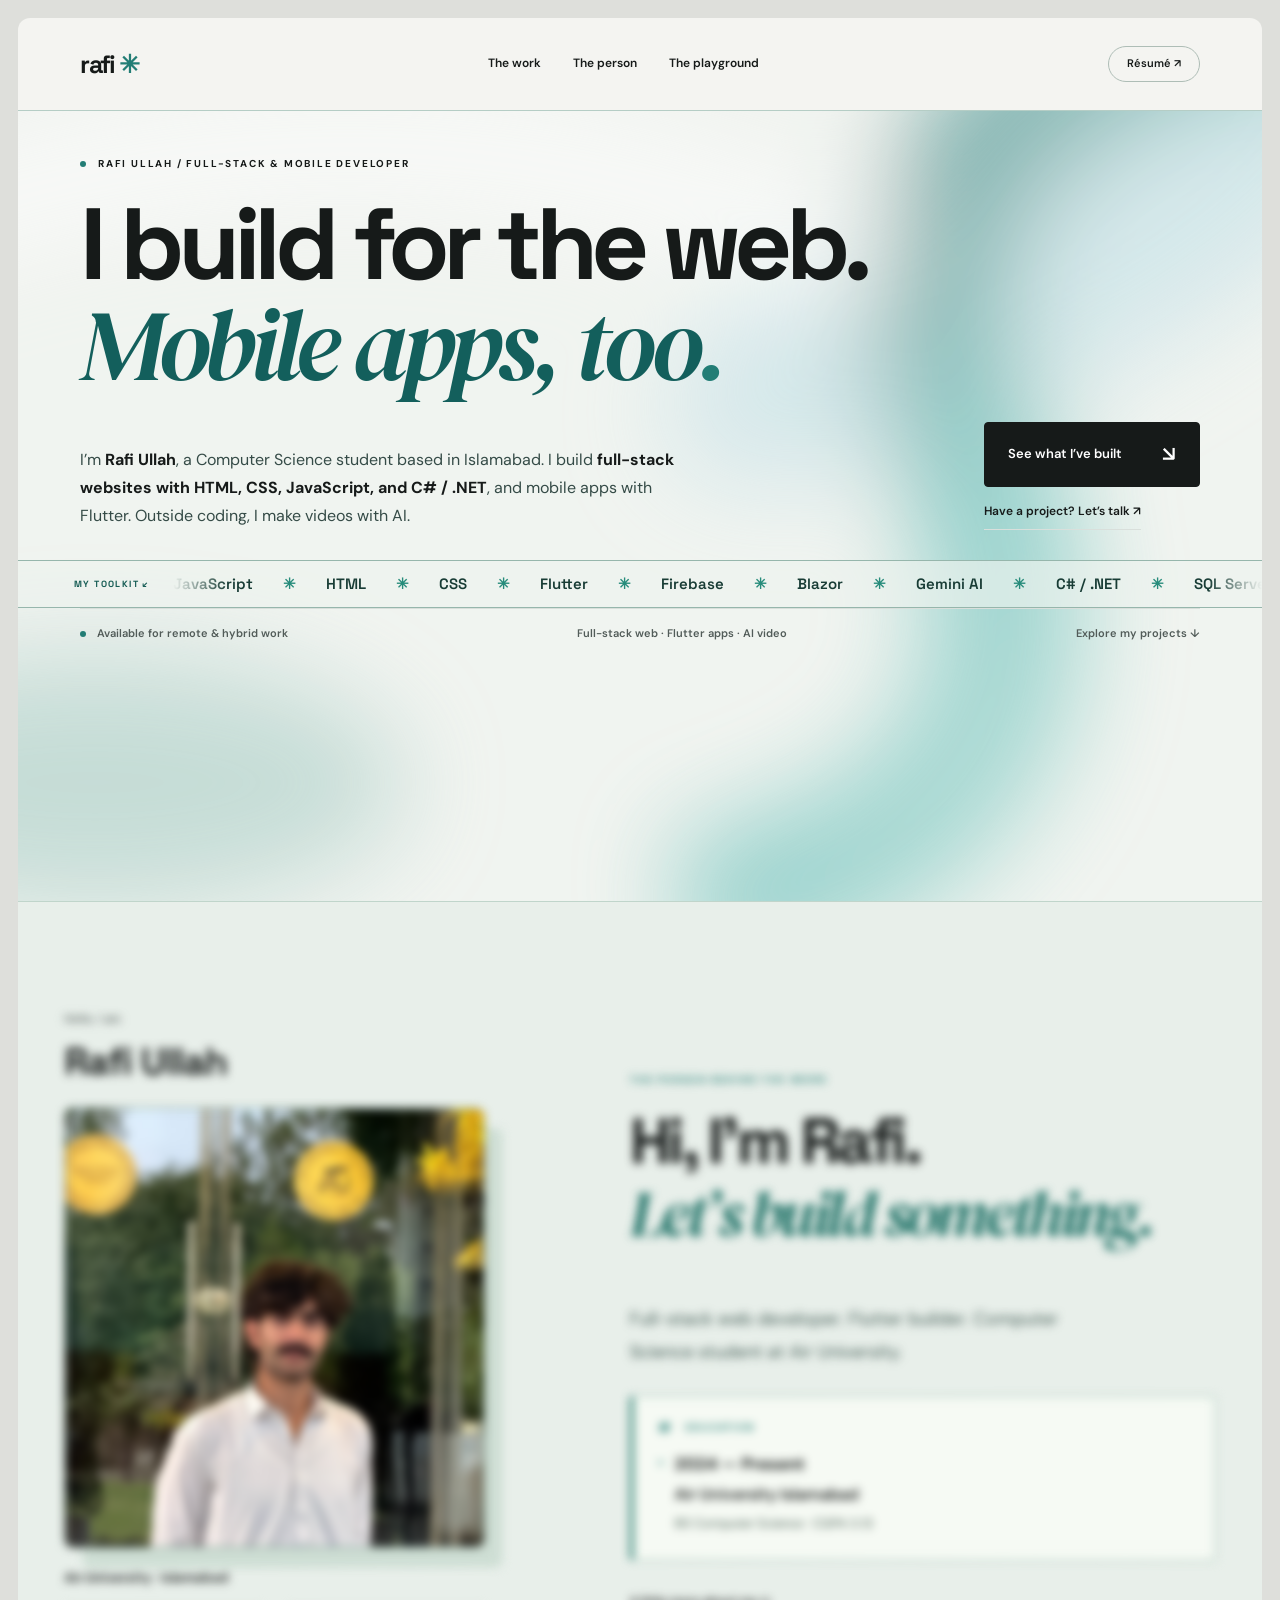
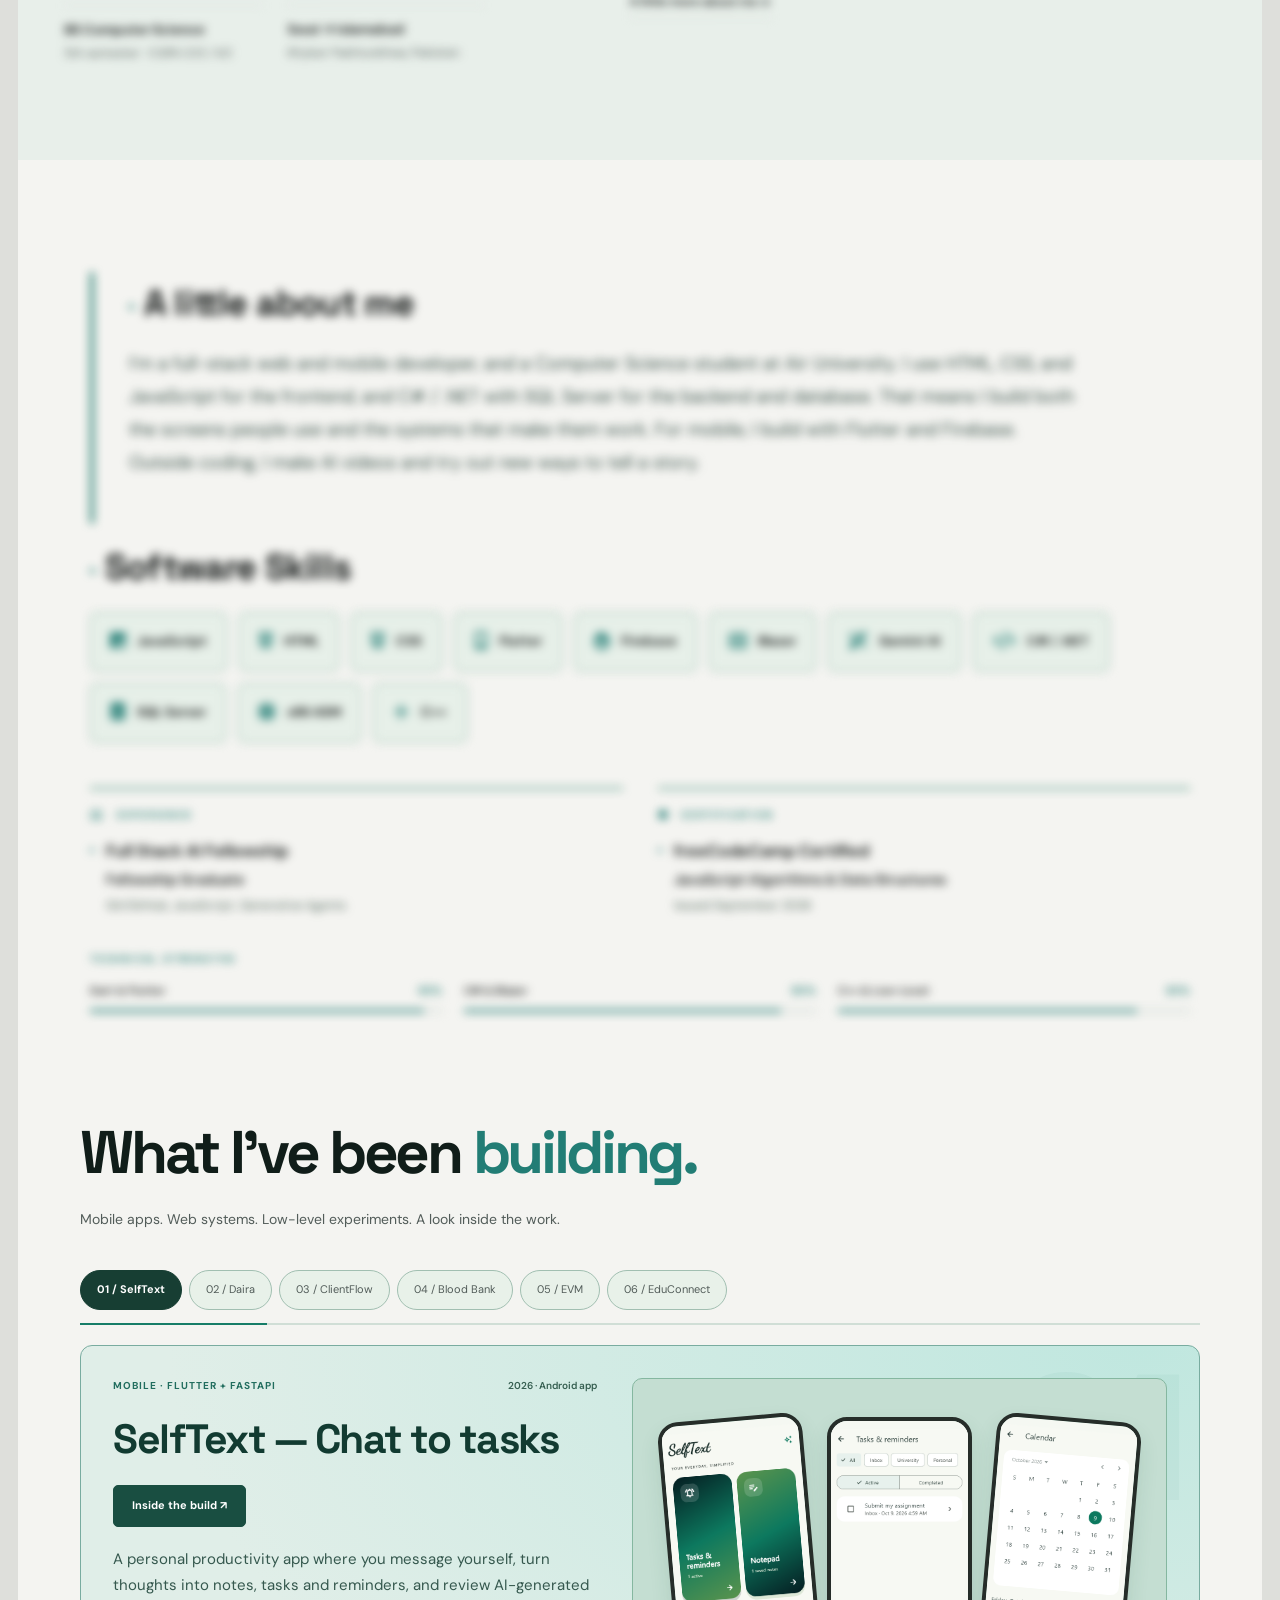
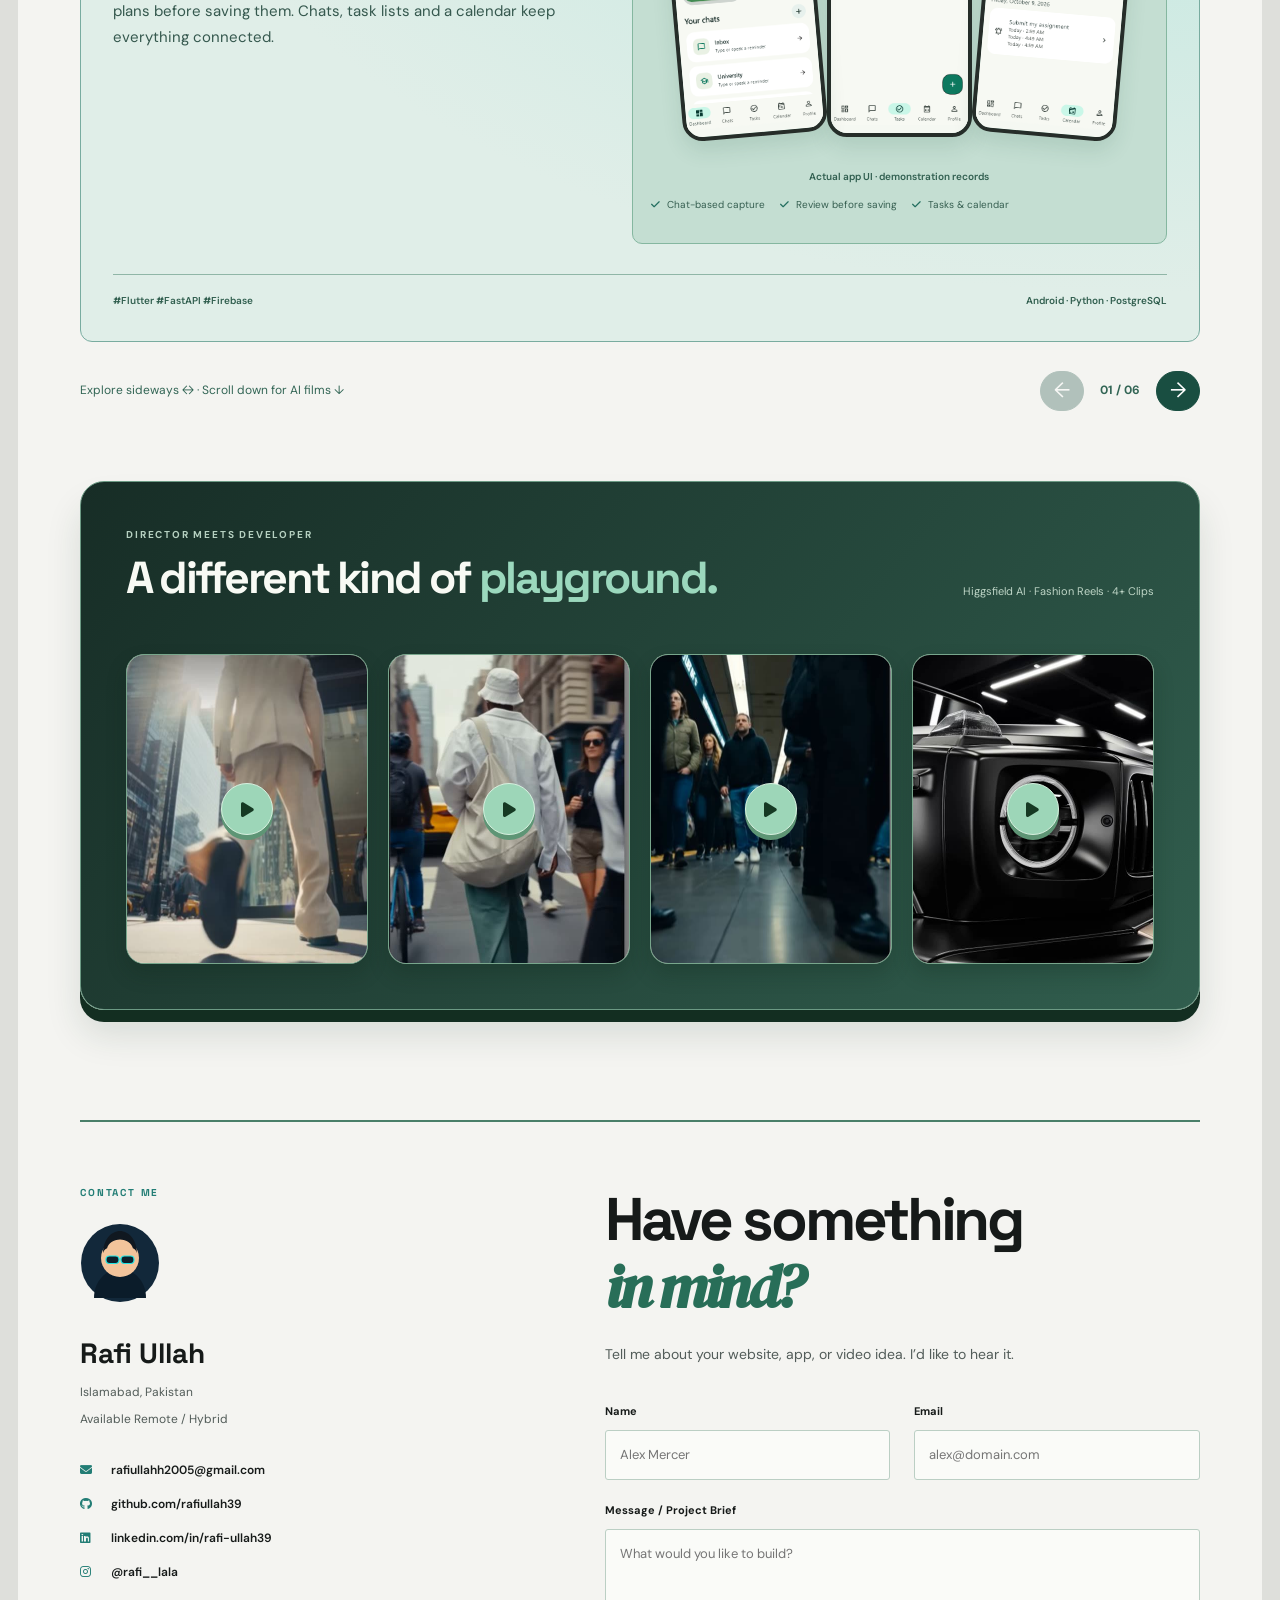
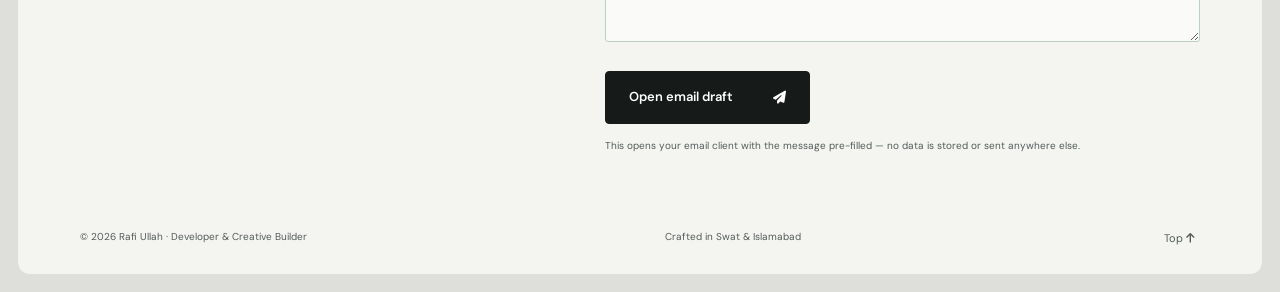
==== commit 330e751a: "Feature SelfText with real app UI and correct education start year" ====
--- a/index.html
+++ b/index.html
@@ -44,7 +44,7 @@
           <div class="mini-item">
             <span class="mini-dot mini-dot--cyan"></span>
             <div>
-              <p class="mini-title">2022 — Present</p>
+              <p class="mini-title">2024 — Present</p>
               <p class="mini-body">Air University Islamabad</p>
               <p class="mini-meta">BS Computer Science &middot; <span class="accent-cyan">CGPA 3.13</span></p>
             </div>
@@ -152,8 +152,26 @@
 
   <div class="feature-grid">
 
+
+    <!-- SELFTEXT: actual Flutter UI screenshots with demonstration records -->
+    <article class="feature-card reveal" data-project="selftext" data-project-label="SelfText">
+      <div class="feature-top"><span class="feature-tag">Mobile · Flutter + FastAPI</span><span class="feature-year">2026 · Android app</span></div>
+      <h3 class="feature-title">SelfText — Chat to tasks</h3><button class="case-button" data-case="selftext">Inside the build ↗</button>
+      <p class="feature-desc">A personal productivity app where you message yourself, turn thoughts into notes, tasks and reminders, and review AI-generated plans before saving them. Chats, task lists and a calendar keep everything connected.</p>
+      <div class="daira-showcase selftext-showcase">
+        <div class="phone-frame-track" aria-label="SelfText app screenshots">
+          <div class="phone-frame"><img src="assets/selftext/dashboard.png" alt="SelfText's real dashboard with Tasks and reminders, Notepad, and personal chats" loading="lazy" class="zoomable" tabindex="0" role="button" aria-label="Enlarge SelfText dashboard screenshot"></div>
+          <div class="phone-frame"><img src="assets/selftext/tasks.png" alt="SelfText's real task list showing a demonstration assignment reminder" loading="lazy" class="zoomable" tabindex="0" role="button" aria-label="Enlarge SelfText tasks screenshot"></div>
+          <div class="phone-frame"><img src="assets/selftext/calendar.png" alt="SelfText's real calendar with a demonstration task and reminder times" loading="lazy" class="zoomable" tabindex="0" role="button" aria-label="Enlarge SelfText calendar screenshot"></div>
+        </div>
+        <p class="selftext-screen-note">Actual app UI · demonstration records</p>
+        <ul class="feature-checklist"><li><i class="fas fa-check"></i> Chat-based capture</li><li><i class="fas fa-check"></i> Review before saving</li><li><i class="fas fa-check"></i> Tasks &amp; calendar</li></ul>
+      </div>
+      <div class="feature-footer"><span class="feature-hashtags">#Flutter #FastAPI #Firebase</span><span>Android · Python · PostgreSQL</span></div>
+    </article>
+
     <!-- DAIRA -->
-    <article class="feature-card reveal">
+    <article class="feature-card reveal" data-project="daira" data-project-label="Daira">
       <div class="feature-top">
         <span class="feature-tag feature-tag--cyan">Mobile &middot; Flutter + AI</span>
         <span class="feature-year">2024 — Active</span>
@@ -187,40 +205,11 @@
     </article>
 
     <!-- EDUCONNECT -->
-    <article class="feature-card reveal">
-      <div class="feature-top">
-        <span class="feature-tag feature-tag--purple"><i class="fas fa-square"></i> Web &middot; Blazor Server</span>
-        <span class="feature-year">2024</span>
-      </div>
-      <h3 class="feature-title">EduConnect</h3><button class="case-button" data-case="edu">Inside the build ↗</button>
-      <p class="feature-desc">An education portal that gives students, faculty, and administrators their own workspace for courses, enrollment, grades, and notifications.</p>
-
-      <div class="browser-frame">
-        <div class="browser-topbar">
-          <span class="tl tl-red"></span><span class="tl tl-yellow"></span><span class="tl tl-green"></span>
-          <span class="browser-url">EduConnect / academic workspace</span>
-        </div>
-        <div class="browser-screen-track">
-          <img src="assets/educonnect/1.jpg" alt="EduConnect sign-in portal" loading="lazy" class="zoomable" tabindex="0" role="button" aria-label="Enlarge project screenshot">
-          <img src="assets/educonnect/courses.png" alt="EduConnect course management dashboard" loading="lazy" class="zoomable" tabindex="0" role="button" aria-label="Enlarge project screenshot">
-          <img src="assets/educonnect/dashboard.png" alt="EduConnect admin dashboard" loading="lazy" class="zoomable" tabindex="0" role="button" aria-label="Enlarge project screenshot">
-        </div>
-        <div class="browser-tags">
-          <span class="chip chip--purple">SOLID Architecture</span>
-          <span class="chip chip--green">RBAC Permissions</span>
-        </div>
-        <p class="browser-caption">.NET 9 &middot; Interface-based services</p>
-      </div>
-
-      <div class="feature-footer">
-        <span class="feature-hashtags">#Blazor #C# #SOLID</span>
-        <a class="feature-link" href="https://github.com/rafiullah39" target="_blank" rel="noopener">Case Code <i class="fas fa-arrow-up-right-from-square"></i></a>
-      </div>
-    </article>
+
   </div>
 
   <div class="small-grid">
-    <article class="small-card reveal">
+    <article class="small-card reveal" data-project="crm" data-project-label="ClientFlow">
       <div class="small-top">
         <span class="small-tag accent-cyan"><i class="fas fa-diagram-project"></i> CRM App</span>
         <span class="feature-year">2024</span>
@@ -235,7 +224,7 @@
       </div>
     </article>
 
-    <article class="small-card reveal">
+    <article class="small-card reveal" data-project="blood" data-project-label="Blood Bank">
       <div class="small-top">
         <span class="small-tag accent-red"><i class="fas fa-heart-pulse"></i> Desktop</span>
         <span class="feature-year">2023</span>
@@ -250,7 +239,7 @@
       </div>
     </article>
 
-    <article class="small-card reveal">
+    <article class="small-card reveal" data-project="evm" data-project-label="EVM">
       <div class="small-top">
         <span class="small-tag accent-yellow"><i class="fas fa-gear"></i> Hardware / ASM</span>
         <span class="feature-year">2023</span>
@@ -261,6 +250,37 @@
       <div class="small-footer">
         <span>EMU8086 / ASM</span>
         <a href="https://github.com/rafiullah39" target="_blank" rel="noopener" class="repo-link accent-yellow">Repo <i class="fas fa-arrow-up-right-from-square"></i></a>
+      </div>
+    </article>
+
+    <article class="feature-card reveal" data-project="edu" data-project-label="EduConnect">
+      <div class="feature-top">
+        <span class="feature-tag feature-tag--purple"><i class="fas fa-square"></i> Web &middot; Blazor Server</span>
+        <span class="feature-year">2024</span>
+      </div>
+      <h3 class="feature-title">EduConnect</h3><button class="case-button" data-case="edu">Inside the build ↗</button>
+      <p class="feature-desc">An education portal that gives students, faculty, and administrators their own workspace for courses, enrollment, grades, and notifications.</p>
+
+      <div class="browser-frame">
+        <div class="browser-topbar">
+          <span class="tl tl-red"></span><span class="tl tl-yellow"></span><span class="tl tl-green"></span>
+          <span class="browser-url">EduConnect / academic workspace</span>
+        </div>
+        <div class="browser-screen-track">
+          <img src="assets/educonnect/1.jpg" alt="EduConnect sign-in portal" loading="lazy" class="zoomable" tabindex="0" role="button" aria-label="Enlarge project screenshot">
+          <img src="assets/educonnect/courses.png" alt="EduConnect course management dashboard" loading="lazy" class="zoomable" tabindex="0" role="button" aria-label="Enlarge project screenshot">
+          <img src="assets/educonnect/dashboard.png" alt="EduConnect admin dashboard" loading="lazy" class="zoomable" tabindex="0" role="button" aria-label="Enlarge project screenshot">
+        </div>
+        <div class="browser-tags">
+          <span class="chip chip--purple">SOLID Architecture</span>
+          <span class="chip chip--green">RBAC Permissions</span>
+        </div>
+        <p class="browser-caption">.NET 9 &middot; Interface-based services</p>
+      </div>
+
+      <div class="feature-footer">
+        <span class="feature-hashtags">#Blazor #C# #SOLID</span>
+        <a class="feature-link" href="https://github.com/rafiullah39" target="_blank" rel="noopener">Case Code <i class="fas fa-arrow-up-right-from-square"></i></a>
       </div>
     </article>
   </div>
--- a/motion-polish.css
+++ b/motion-polish.css
@@ -29,7 +29,7 @@
 .project-scenes.is-pinned .scene-panel.is-active{pointer-events:auto}
 .project-scenes .daira-showcase{background:#24463a;border:1px solid #507d6c;border-radius:10px;padding:18px}
 .project-scenes .feature-checklist i{color:#9de3c6}
-.project-scenes.is-pinned .scene-panel:last-child:after{color:#7bbba2}
+.project-scenes.is-pinned .scene-panel[data-project="evm"]:after{color:#7bbba2}
 .project-scenes .browser-frame,.project-scenes .project-capture{box-shadow:0 18px 35px #0005}
 @media(max-width:700px){.hero{padding-top:32px}.hero h1{font-size:clamp(43px,10.7vw,65px)}.hero-bottom p{font-size:14px}.skills-ribbon{margin-top:25px;min-height:44px}.ribbon-label{font-size:8px;padding-right:12px}.ribbon-group>span{font-size:13px;gap:20px;padding-right:20px}.hero-footer{font-size:9px;padding:16px 0}.project-scenes .daira-showcase{padding:10px}.project-scenes .scene-counter{display:none}}
 @media(prefers-reduced-motion:reduce){.ribbon-track{animation:none}.ribbon-window{overflow-x:auto}.ribbon-group[aria-hidden]{display:none}.scroll-entry{opacity:1;transform:none;filter:none}.project-scenes .scene-panel{will-change:auto}}
@@ -58,7 +58,7 @@
 .horizontal-projects .feature-footer,.horizontal-projects .small-footer{grid-column:1/-1;grid-row:6;margin-top:30px;color:#315f4f;border-color:#90b6a7}
 .horizontal-projects .feature-footer a,.horizontal-projects .small-footer a{color:#1c6955}
 .horizontal-projects .scene-panel:before{color:#1f71640b}
-.horizontal-projects .scene-panel:last-child:after{content:'8086';grid-column:2;grid-row:1/6;align-self:center;text-align:center;font:700 clamp(70px,10vw,150px) 'Space Grotesk',sans-serif;color:#7dad99;letter-spacing:-.06em}
+.horizontal-projects .scene-panel[data-project="evm"]:after{content:'8086';grid-column:2;grid-row:1/6;align-self:center;text-align:center;font:700 clamp(70px,10vw,150px) 'Space Grotesk',sans-serif;color:#7dad99;letter-spacing:-.06em}
 .project-gallery-navigation{display:flex;align-items:center;justify-content:flex-end;gap:16px;margin-top:15px;font-size:12px;color:#326555}
 .project-gallery-hint{margin-right:auto}
 .project-gallery-navigation button{width:44px;height:40px;border-radius:25px;background:#194e41;color:white;border:1px solid #194e41;font-size:21px}
@@ -66,4 +66,6 @@
 .project-gallery-navigation button:not(:disabled):hover{background:#287f69}
 .project-gallery-navigation>span:not(.project-gallery-hint){font-variant-numeric:tabular-nums;font-weight:700}
 html.wheel-softening{scroll-behavior:auto}
-@media(max-width:700px){.hero{--hero-inset:6%}.skills-ribbon{margin-left:-6.8181818%;margin-right:-6.8181818%;padding-left:6%}.horizontal-projects .scene-panel{display:flex;flex-direction:column;padding:22px;gap:0}.horizontal-projects .scene-panel .feature-title,.horizontal-projects .scene-panel .small-title{font-size:30px}.horizontal-projects .project-capture{height:240px}.horizontal-projects .feature-footer,.horizontal-projects .small-footer{margin-top:auto;padding-top:20px}.horizontal-projects .daira-showcase,.horizontal-projects .browser-frame,.horizontal-projects .project-capture{margin-bottom:22px}.horizontal-projects .phone-frame-track .phone-frame{height:190px}.horizontal-projects .scene-panel:last-child:after{font-size:95px;padding:35px 0}.project-gallery-navigation{flex-wrap:wrap;gap:12px}.project-gallery-hint{width:100%;font-size:11px}.horizontal-projects .scene-controls{gap:6px}.horizontal-projects .scene-controls button{font-size:10px;padding:8px 10px}}
+@media(max-width:700px){.hero{--hero-inset:6%}.skills-ribbon{margin-left:-6.8181818%;margin-right:-6.8181818%;padding-left:6%}.horizontal-projects .scene-panel{display:flex;flex-direction:column;padding:22px;gap:0}.horizontal-projects .scene-panel .feature-title,.horizontal-projects .scene-panel .small-title{font-size:30px}.horizontal-projects .project-capture{height:240px}.horizontal-projects .feature-footer,.horizontal-projects .small-footer{margin-top:auto;padding-top:20px}.horizontal-projects .daira-showcase,.horizontal-projects .browser-frame,.horizontal-projects .project-capture{margin-bottom:22px}.horizontal-projects .phone-frame-track .phone-frame{height:190px}.horizontal-projects .scene-panel[data-project="evm"]:after{font-size:95px;padding:35px 0}.project-gallery-navigation{flex-wrap:wrap;gap:12px}.project-gallery-hint{width:100%;font-size:11px}.horizontal-projects .scene-controls{gap:6px}.horizontal-projects .scene-controls button{font-size:10px;padding:8px 10px}}
+
+.selftext-showcase .phone-frame img{object-fit:contain;background:#f5f8f2}.selftext-screen-note{margin:12px 0 0;text-align:center;font-size:10px;font-weight:600;color:#315f50}.horizontal-projects .selftext-showcase .phone-frame{border-radius:20px;box-shadow:0 10px 20px #21584220;rotate:0;transform:none}.horizontal-projects .selftext-showcase .phone-frame-track{align-items:center}
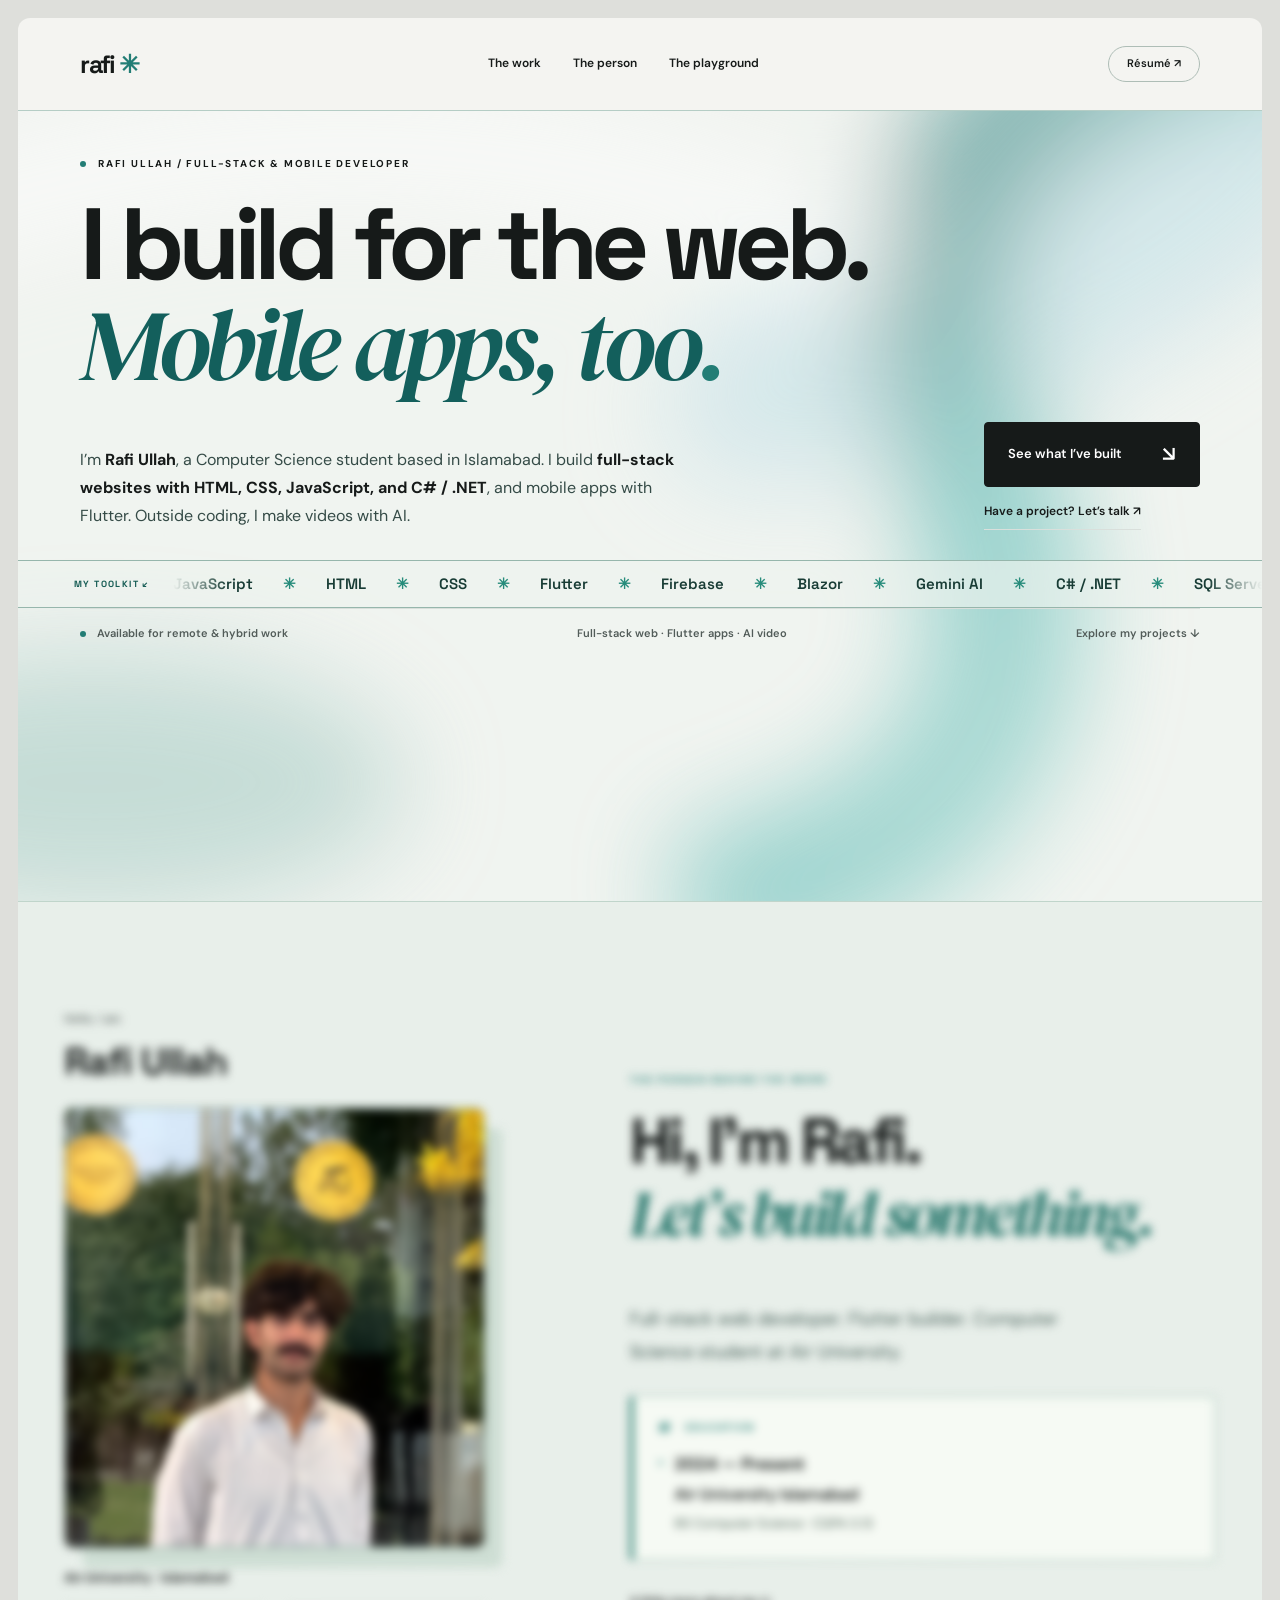
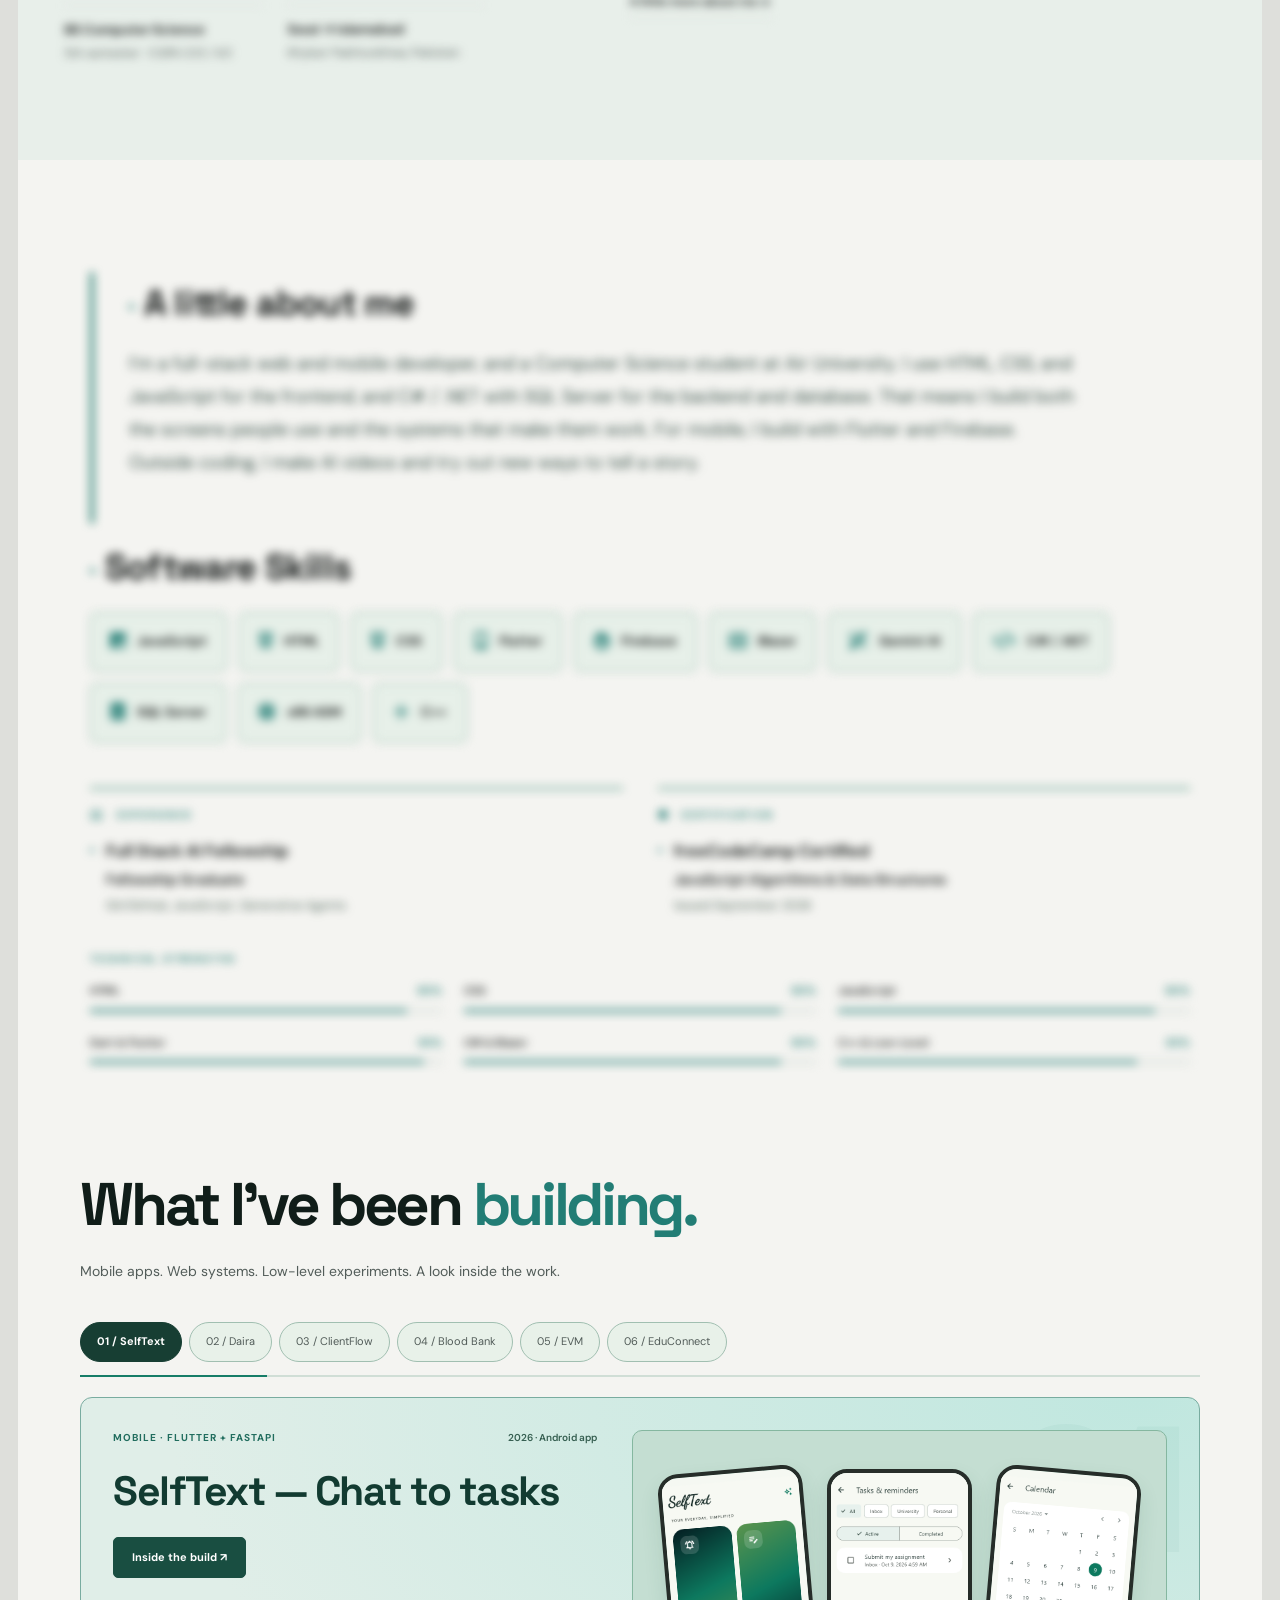
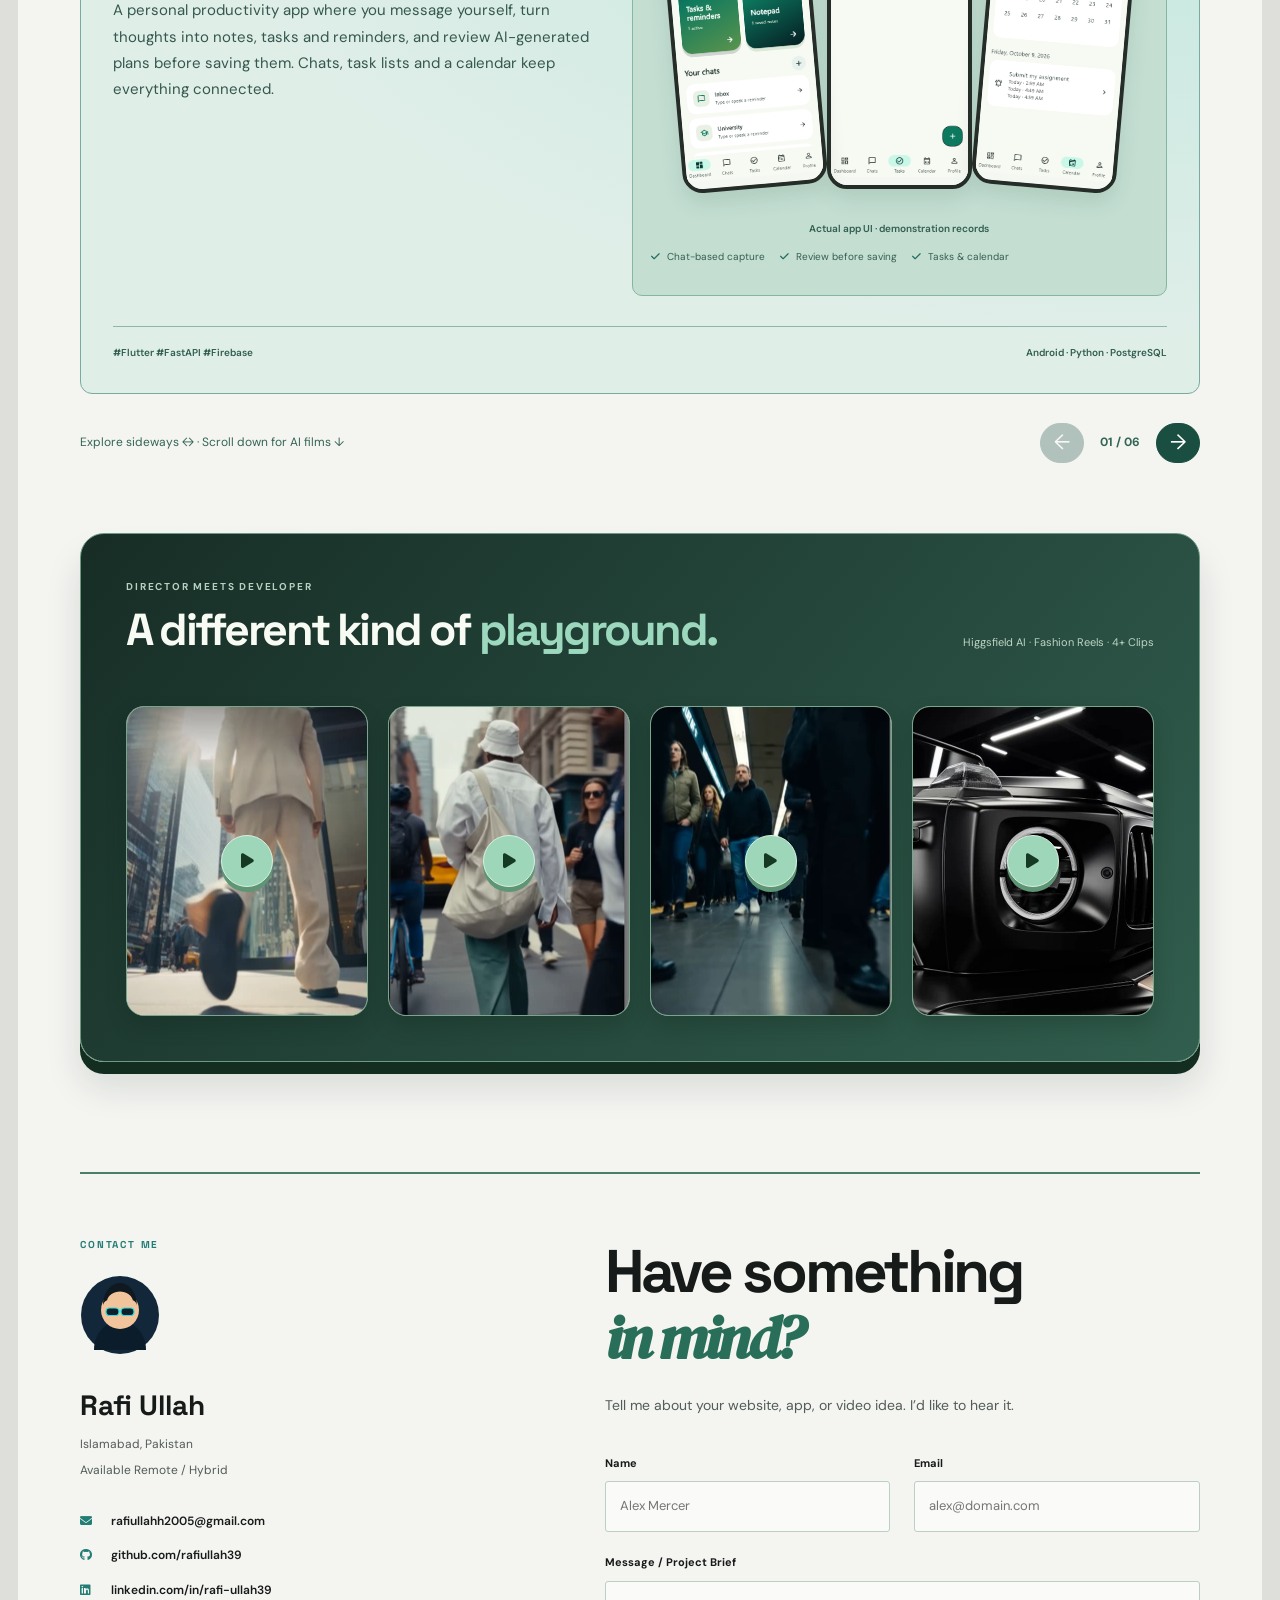
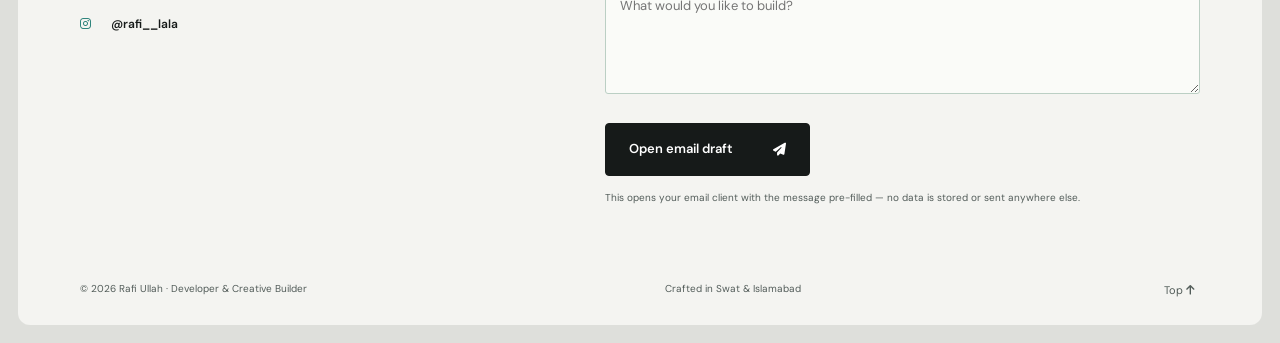
==== commit 4a6be8d2: "Add HTML CSS and JavaScript skill bars at 90 percent" ====
--- a/index.html
+++ b/index.html
@@ -114,6 +114,21 @@
 
       <h3 class="mini-heading mini-heading--spaced">Technical strengths</h3>
       <div class="lang-bars reveal">
+        <div class="lang-bar">
+          <span class="lang-label">HTML</span>
+          <div class="lang-track"><div class="lang-fill lang-fill--cyan" data-pct="90"></div></div>
+          <span class="lang-pct accent-cyan">90%</span>
+        </div>
+        <div class="lang-bar">
+          <span class="lang-label">CSS</span>
+          <div class="lang-track"><div class="lang-fill lang-fill--cyan" data-pct="90"></div></div>
+          <span class="lang-pct accent-cyan">90%</span>
+        </div>
+        <div class="lang-bar">
+          <span class="lang-label">JavaScript</span>
+          <div class="lang-track"><div class="lang-fill lang-fill--cyan" data-pct="90"></div></div>
+          <span class="lang-pct accent-cyan">90%</span>
+        </div>
         <div class="lang-bar">
           <span class="lang-label">Dart &amp; Flutter</span>
           <div class="lang-track"><div class="lang-fill lang-fill--cyan" data-pct="95"></div></div>
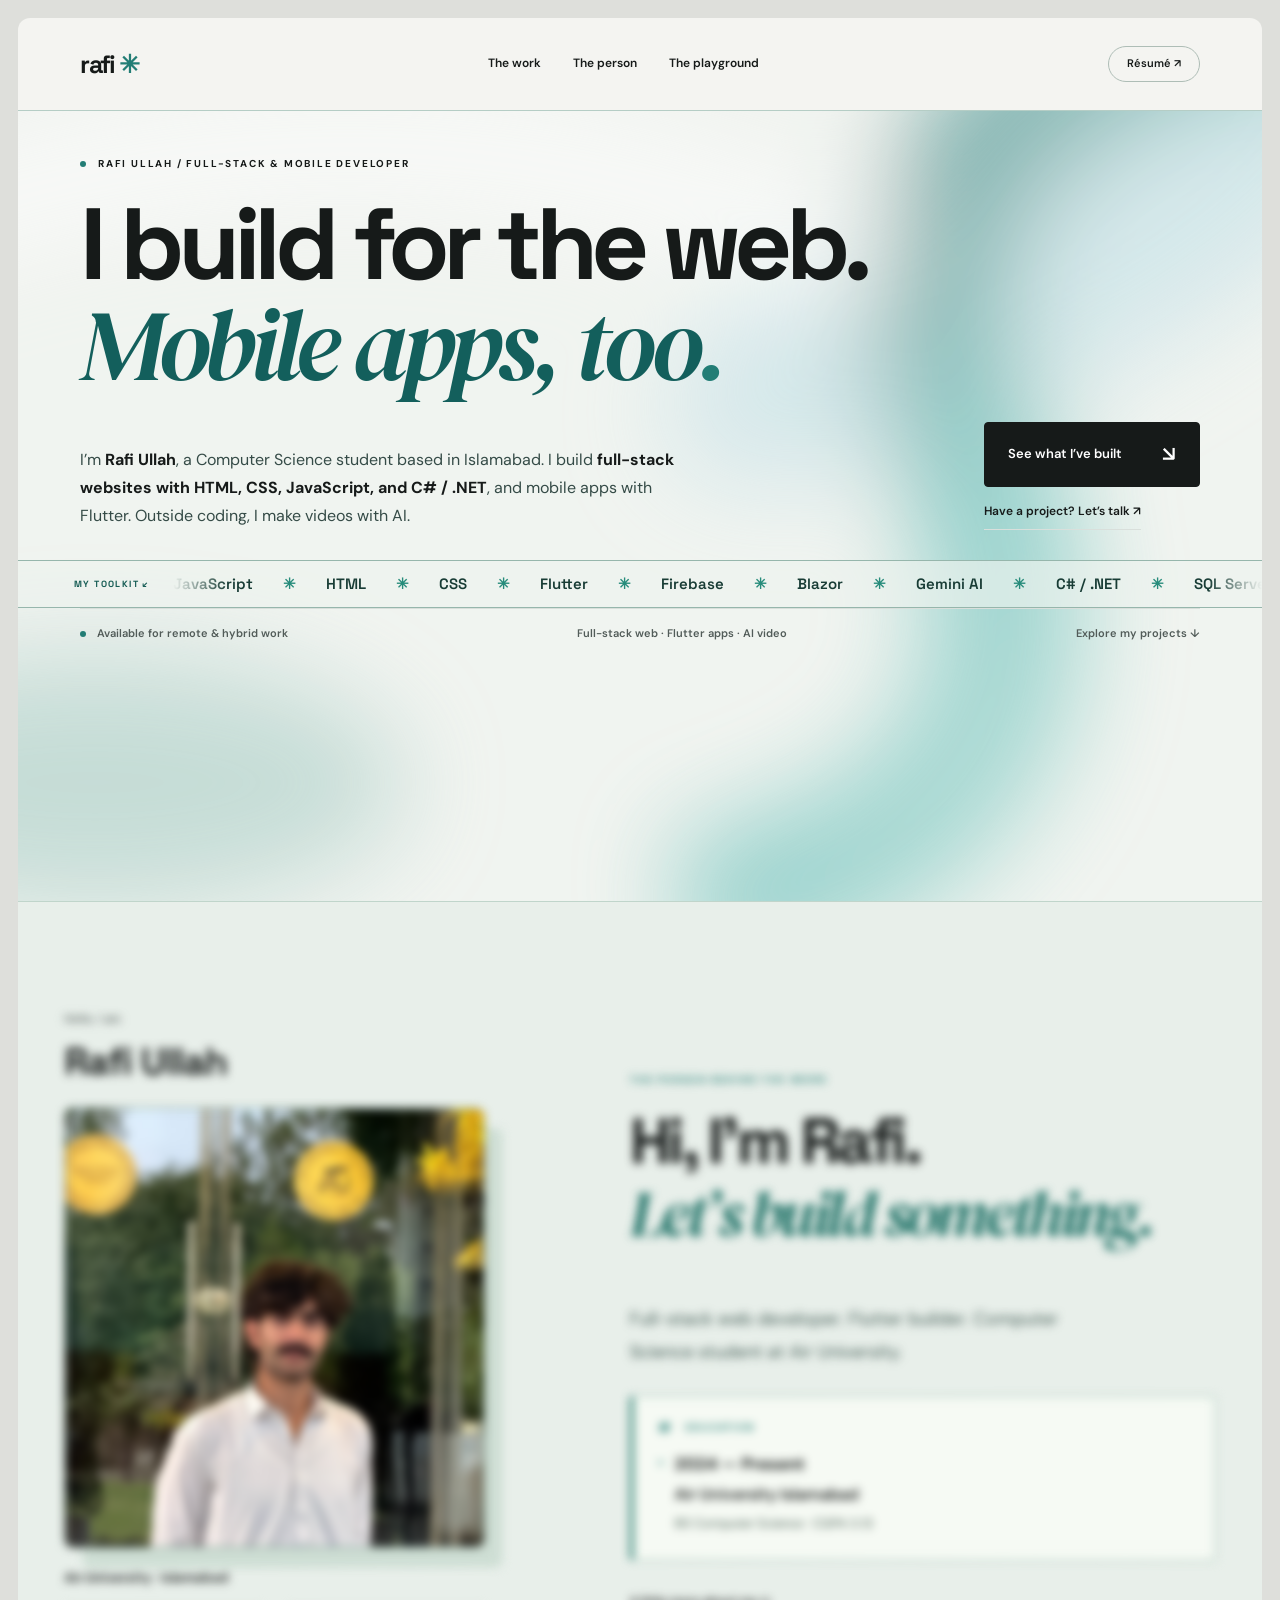
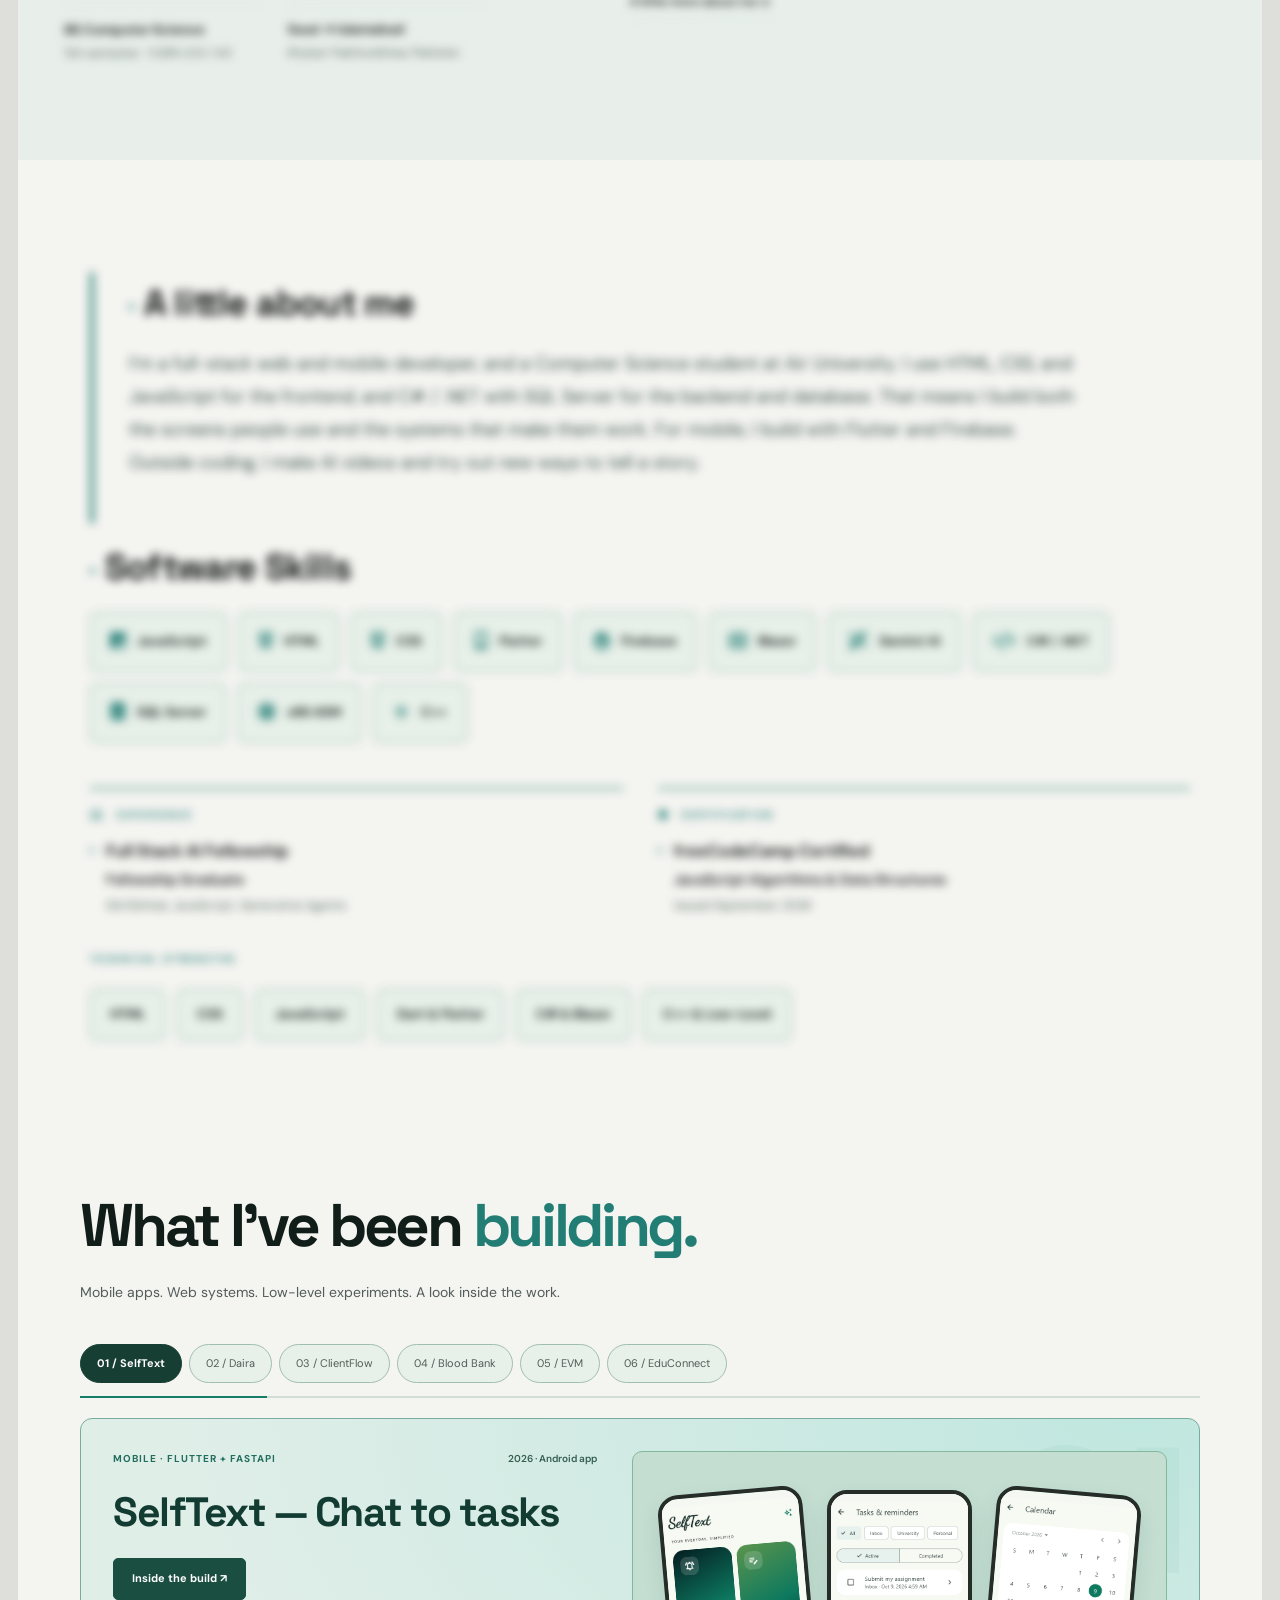
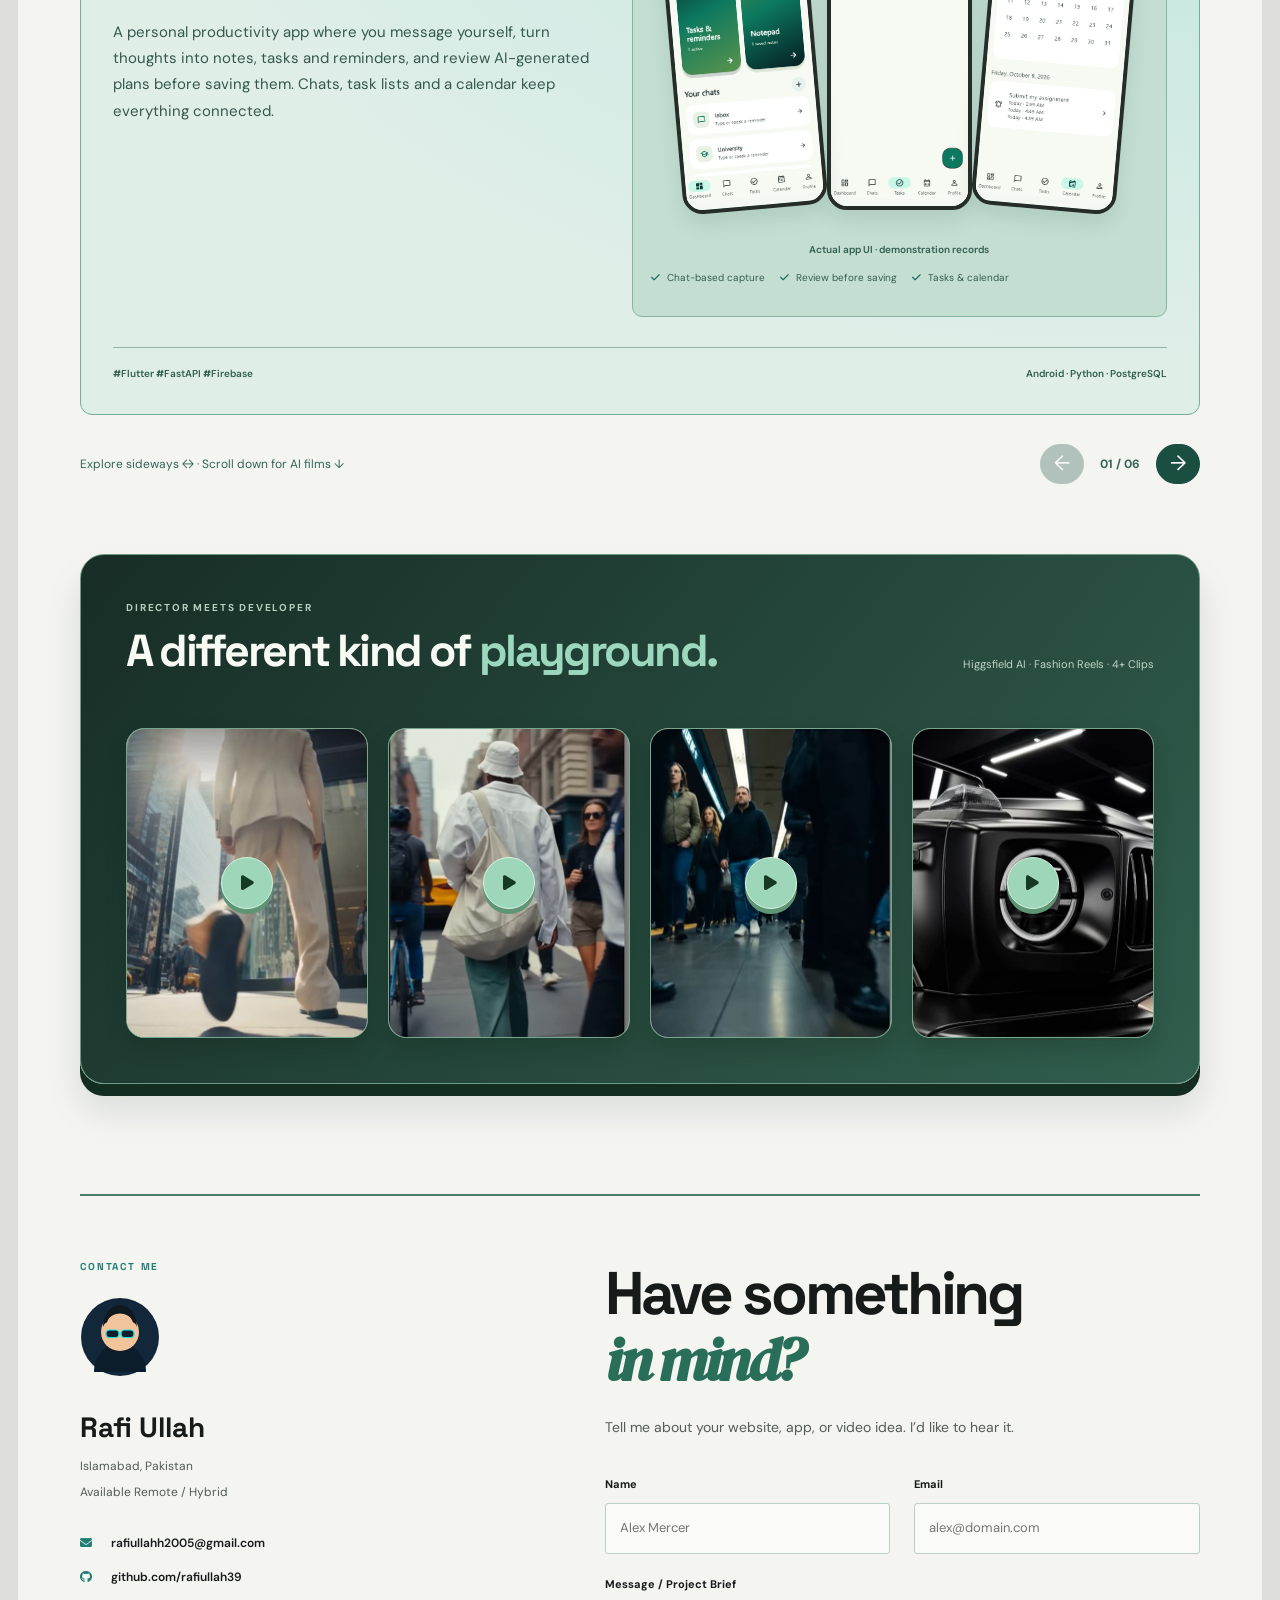
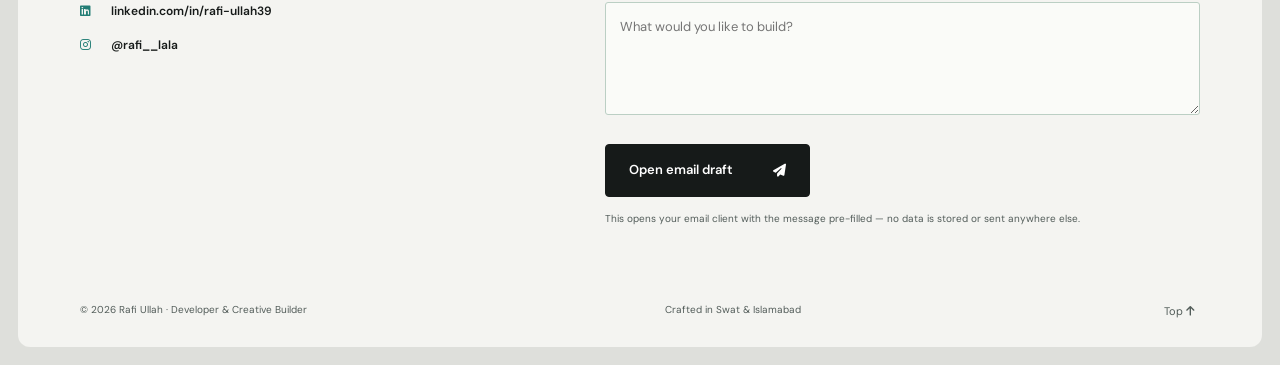
==== commit b87c810f: "Show technical skills without percentage ratings" ====
--- a/index.html
+++ b/index.html
@@ -113,37 +113,13 @@
       </div>
 
       <h3 class="mini-heading mini-heading--spaced">Technical strengths</h3>
-      <div class="lang-bars reveal">
-        <div class="lang-bar">
-          <span class="lang-label">HTML</span>
-          <div class="lang-track"><div class="lang-fill lang-fill--cyan" data-pct="90"></div></div>
-          <span class="lang-pct accent-cyan">90%</span>
-        </div>
-        <div class="lang-bar">
-          <span class="lang-label">CSS</span>
-          <div class="lang-track"><div class="lang-fill lang-fill--cyan" data-pct="90"></div></div>
-          <span class="lang-pct accent-cyan">90%</span>
-        </div>
-        <div class="lang-bar">
-          <span class="lang-label">JavaScript</span>
-          <div class="lang-track"><div class="lang-fill lang-fill--cyan" data-pct="90"></div></div>
-          <span class="lang-pct accent-cyan">90%</span>
-        </div>
-        <div class="lang-bar">
-          <span class="lang-label">Dart &amp; Flutter</span>
-          <div class="lang-track"><div class="lang-fill lang-fill--cyan" data-pct="95"></div></div>
-          <span class="lang-pct accent-cyan">95%</span>
-        </div>
-        <div class="lang-bar">
-          <span class="lang-label">C# &amp; Blazor</span>
-          <div class="lang-track"><div class="lang-fill lang-fill--purple" data-pct="90"></div></div>
-          <span class="lang-pct accent-purple">90%</span>
-        </div>
-        <div class="lang-bar">
-          <span class="lang-label">C++ &amp; Low-Level</span>
-          <div class="lang-track"><div class="lang-fill lang-fill--orange" data-pct="85"></div></div>
-          <span class="lang-pct accent-orange">85%</span>
-        </div>
+      <div class="skills-row reveal" aria-label="Technical strengths">
+        <div class="skill-badge"><span>HTML</span></div>
+        <div class="skill-badge"><span>CSS</span></div>
+        <div class="skill-badge"><span>JavaScript</span></div>
+        <div class="skill-badge"><span>Dart &amp; Flutter</span></div>
+        <div class="skill-badge"><span>C# &amp; Blazor</span></div>
+        <div class="skill-badge"><span>C++ &amp; Low-Level</span></div>
       </div>
     </div>
   </div>
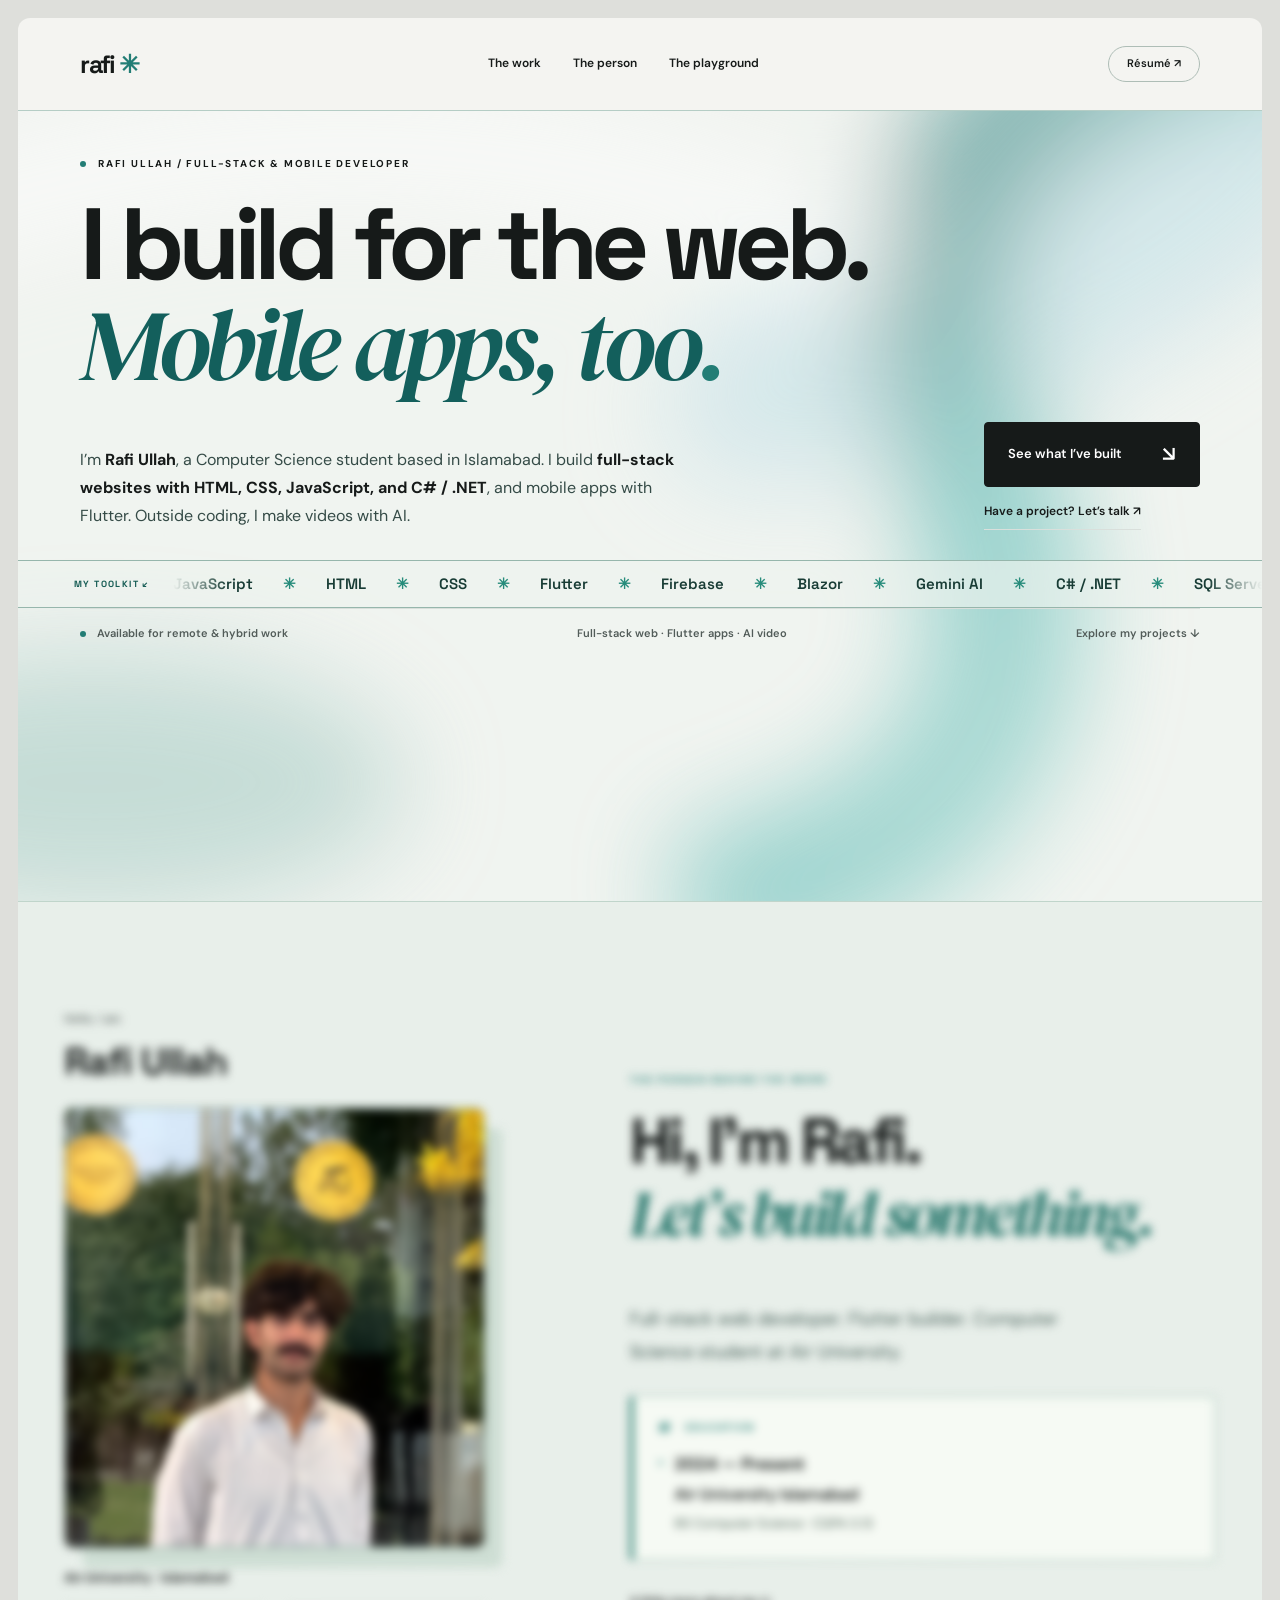
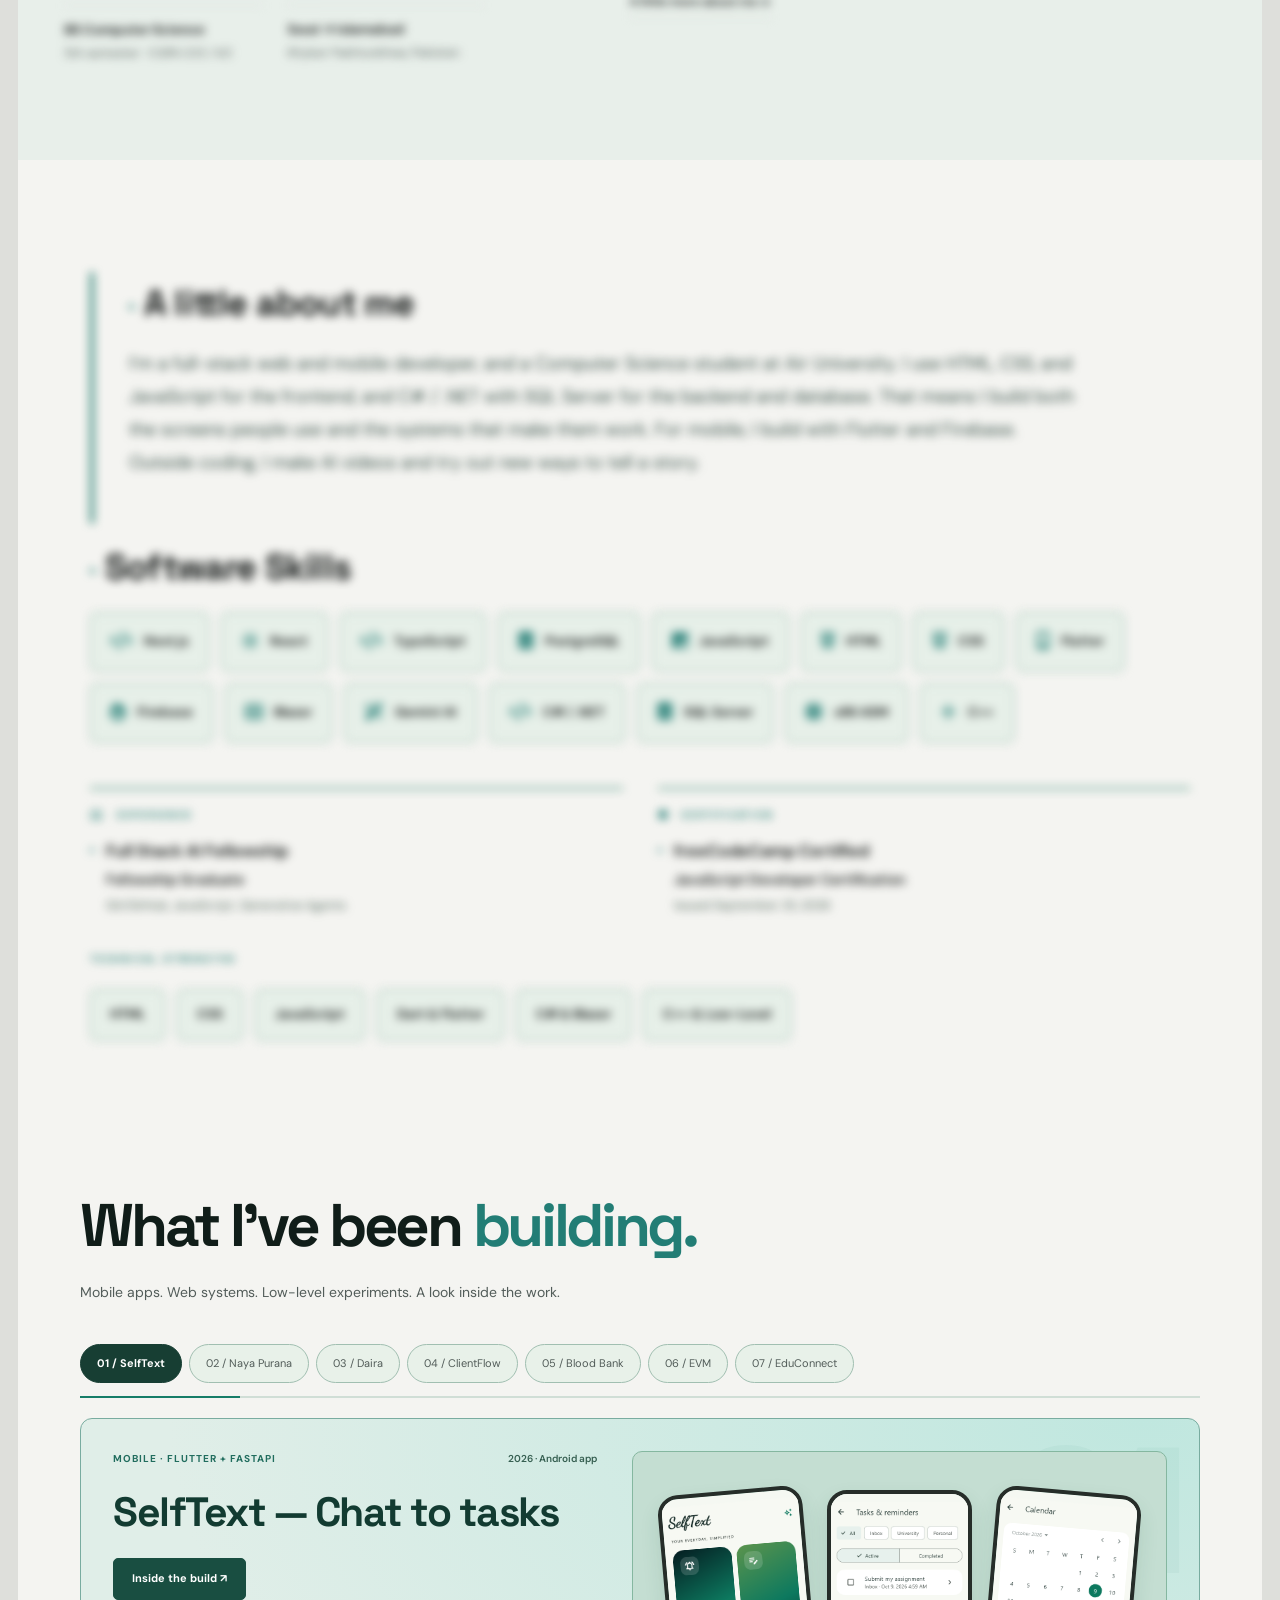
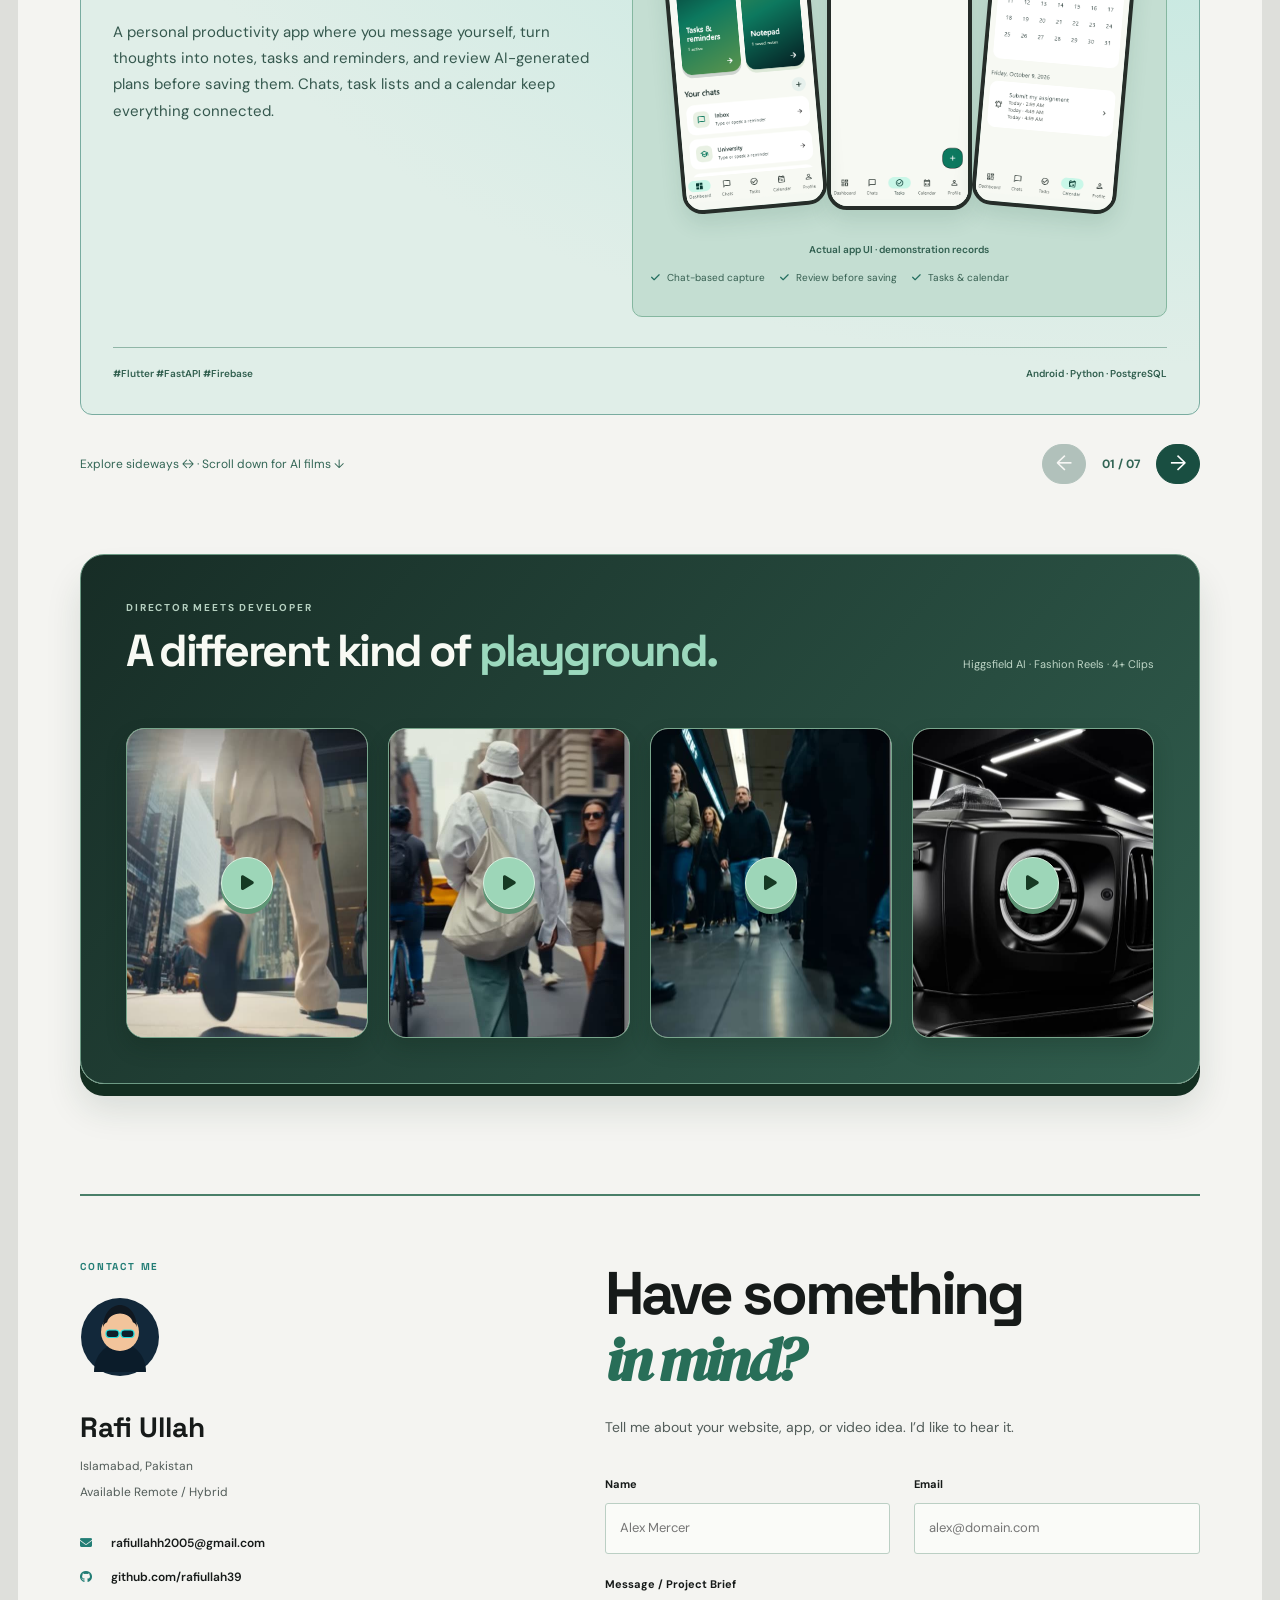
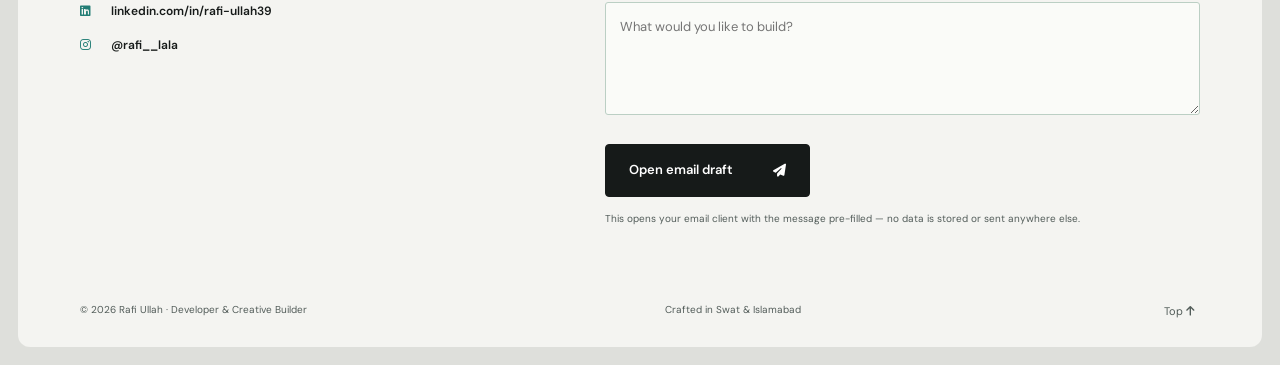
==== commit 01fc4ca4: "Feature Naya Purana Store second and refresh downloadable resume" ====
--- a/index.html
+++ b/index.html
@@ -17,7 +17,7 @@
 <link href="https://fonts.googleapis.com/css2?family=Space+Grotesk:wght@400;500;600;700&family=DM+Sans:wght@400;500;600;700&family=DM+Serif+Display:ital@0;1&display=swap" rel="stylesheet">
 <link rel="stylesheet" href="https://cdnjs.cloudflare.com/ajax/libs/font-awesome/6.5.1/css/all.min.css">
 <link rel="stylesheet" href="minimal.css">
-<link rel="stylesheet" href="motion-polish.css">
+<link rel="stylesheet" href="motion-polish.css?v=20261025">
 </head>
 <body>
 
@@ -76,6 +76,10 @@
 
       <h2 class="section-heading"><span class="heading-bullet heading-bullet--red"></span>Software Skills</h2>
       <div class="skills-row reveal">
+        <div class="skill-badge"><span class="skill-icon"><i class="fas fa-code" aria-hidden="true"></i></span><span>Next.js</span></div>
+        <div class="skill-badge"><span class="skill-icon"><i class="fab fa-react" aria-hidden="true"></i></span><span>React</span></div>
+        <div class="skill-badge"><span class="skill-icon"><i class="fas fa-code" aria-hidden="true"></i></span><span>TypeScript</span></div>
+        <div class="skill-badge"><span class="skill-icon"><i class="fas fa-database" aria-hidden="true"></i></span><span>PostgreSQL</span></div>
         <div class="skill-badge"><span class="skill-icon skill-icon--javascript"><i class="fab fa-js" aria-hidden="true"></i></span><span>JavaScript</span></div>
         <div class="skill-badge"><span class="skill-icon skill-icon--html"><i class="fab fa-html5" aria-hidden="true"></i></span><span>HTML</span></div>
         <div class="skill-badge"><span class="skill-icon skill-icon--css"><i class="fab fa-css3-alt" aria-hidden="true"></i></span><span>CSS</span></div>
@@ -105,8 +109,8 @@
             <span class="mini-dot mini-dot--red"></span>
             <div>
               <p class="mini-title">freeCodeCamp Certified</p>
-              <p class="mini-body">JavaScript Algorithms &amp; Data Structures</p>
-              <p class="mini-meta">Issued September 2026</p>
+              <p class="mini-body">JavaScript Developer Certification</p>
+              <p class="mini-meta">Issued September 25, 2026</p>
             </div>
           </div>
         </div>
@@ -159,6 +163,24 @@
         <ul class="feature-checklist"><li><i class="fas fa-check"></i> Chat-based capture</li><li><i class="fas fa-check"></i> Review before saving</li><li><i class="fas fa-check"></i> Tasks &amp; calendar</li></ul>
       </div>
       <div class="feature-footer"><span class="feature-hashtags">#Flutter #FastAPI #Firebase</span><span>Android · Python · PostgreSQL</span></div>
+    </article>
+
+    <!-- NAYA PURANA STORE: actual public sample storefront -->
+    <article class="feature-card reveal" data-project="naya" data-project-label="Naya Purana">
+      <div class="feature-top"><span class="feature-tag">Web · Next.js + PostgreSQL</span><span class="feature-year">2026 · Public sample</span></div>
+      <h3 class="feature-title">Naya Purana Store</h3><button class="case-button" data-case="naya">Inside the build ↗</button>
+      <p class="feature-desc">A thrift storefront for shoes and jackets, built around bold visuals and practical shopping flows. Search and filter the collection, explore condition and size details, and follow a cart-to-order workflow backed by inventory and order management.</p>
+      <div class="browser-frame">
+        <div class="browser-topbar"><span class="tl tl-red"></span><span class="tl tl-yellow"></span><span class="tl tl-green"></span><span class="browser-url">NAYA Purana / real storefront UI</span></div>
+        <div class="browser-screen-track">
+          <img src="assets/naya-purana/home.jpg" alt="Naya Purana's live homepage with the original logo and bold shoes and jackets campaign" loading="lazy" class="zoomable" tabindex="0" role="button" aria-label="Enlarge Naya Purana homepage screenshot">
+          <img src="assets/naya-purana/catalog.jpg" alt="Naya Purana's live sample catalog with search, category filters and illustrated products" loading="lazy" class="zoomable" tabindex="0" role="button" aria-label="Enlarge Naya Purana catalog screenshot">
+          <img src="assets/naya-purana/product.jpg" alt="Naya Purana's real product details page showing sample court sneakers, condition, price and sizes" loading="lazy" class="zoomable" tabindex="0" role="button" aria-label="Enlarge Naya Purana product screenshot">
+        </div>
+        <div class="browser-tags"><span class="chip">Next.js · React · TypeScript</span><span class="chip">PostgreSQL · Auth.js</span></div>
+        <p class="browser-caption">Live sample storefront · real ordering remains closed.</p>
+      </div>
+      <div class="feature-footer"><span class="feature-hashtags">#NextJS #React #PostgreSQL</span><span><a href="https://naya-purana.netlify.app/" target="_blank" rel="noopener" aria-label="Visit Naya Purana Store">Visit store ↗</a> · <a href="https://github.com/rafiullah39/naya-purana" target="_blank" rel="noopener" aria-label="Naya Purana private GitHub repository">Code (private) ↗</a></span></div>
     </article>
 
     <!-- DAIRA -->
@@ -400,8 +422,8 @@
 
 <dialog id="caseDialog" class="case-dialog"><button class="dialog-close" aria-label="Close case study">×</button><span class="card-kicker">BEHIND THE BUILD</span><h2 id="caseTitle"></h2><div id="caseBody"></div></dialog>
 <dialog id="imageDialog" class="image-dialog"><button class="dialog-close" aria-label="Close screenshot">×</button><img id="fullImage" alt=""></dialog>
-<script src="studio.js"></script>
-<script src="scroll-scenes.js"></script>
-<script src="refinement.js"></script>
+<script src="studio.js?v=20261025"></script>
+<script src="scroll-scenes.js?v=20261025"></script>
+<script src="refinement.js?v=20261025"></script>
 </body>
 </html>
--- a/motion-polish.css
+++ b/motion-polish.css
@@ -69,3 +69,4 @@
 @media(max-width:700px){.hero{--hero-inset:6%}.skills-ribbon{margin-left:-6.8181818%;margin-right:-6.8181818%;padding-left:6%}.horizontal-projects .scene-panel{display:flex;flex-direction:column;padding:22px;gap:0}.horizontal-projects .scene-panel .feature-title,.horizontal-projects .scene-panel .small-title{font-size:30px}.horizontal-projects .project-capture{height:240px}.horizontal-projects .feature-footer,.horizontal-projects .small-footer{margin-top:auto;padding-top:20px}.horizontal-projects .daira-showcase,.horizontal-projects .browser-frame,.horizontal-projects .project-capture{margin-bottom:22px}.horizontal-projects .phone-frame-track .phone-frame{height:190px}.horizontal-projects .scene-panel[data-project="evm"]:after{font-size:95px;padding:35px 0}.project-gallery-navigation{flex-wrap:wrap;gap:12px}.project-gallery-hint{width:100%;font-size:11px}.horizontal-projects .scene-controls{gap:6px}.horizontal-projects .scene-controls button{font-size:10px;padding:8px 10px}}
 
 .selftext-showcase .phone-frame img{object-fit:contain;background:#f5f8f2}.selftext-screen-note{margin:12px 0 0;text-align:center;font-size:10px;font-weight:600;color:#315f50}.horizontal-projects .selftext-showcase .phone-frame{border-radius:20px;box-shadow:0 10px 20px #21584220;rotate:0;transform:none}.horizontal-projects .selftext-showcase .phone-frame-track{align-items:center}
+.horizontal-projects .scene-controls{display:flex}
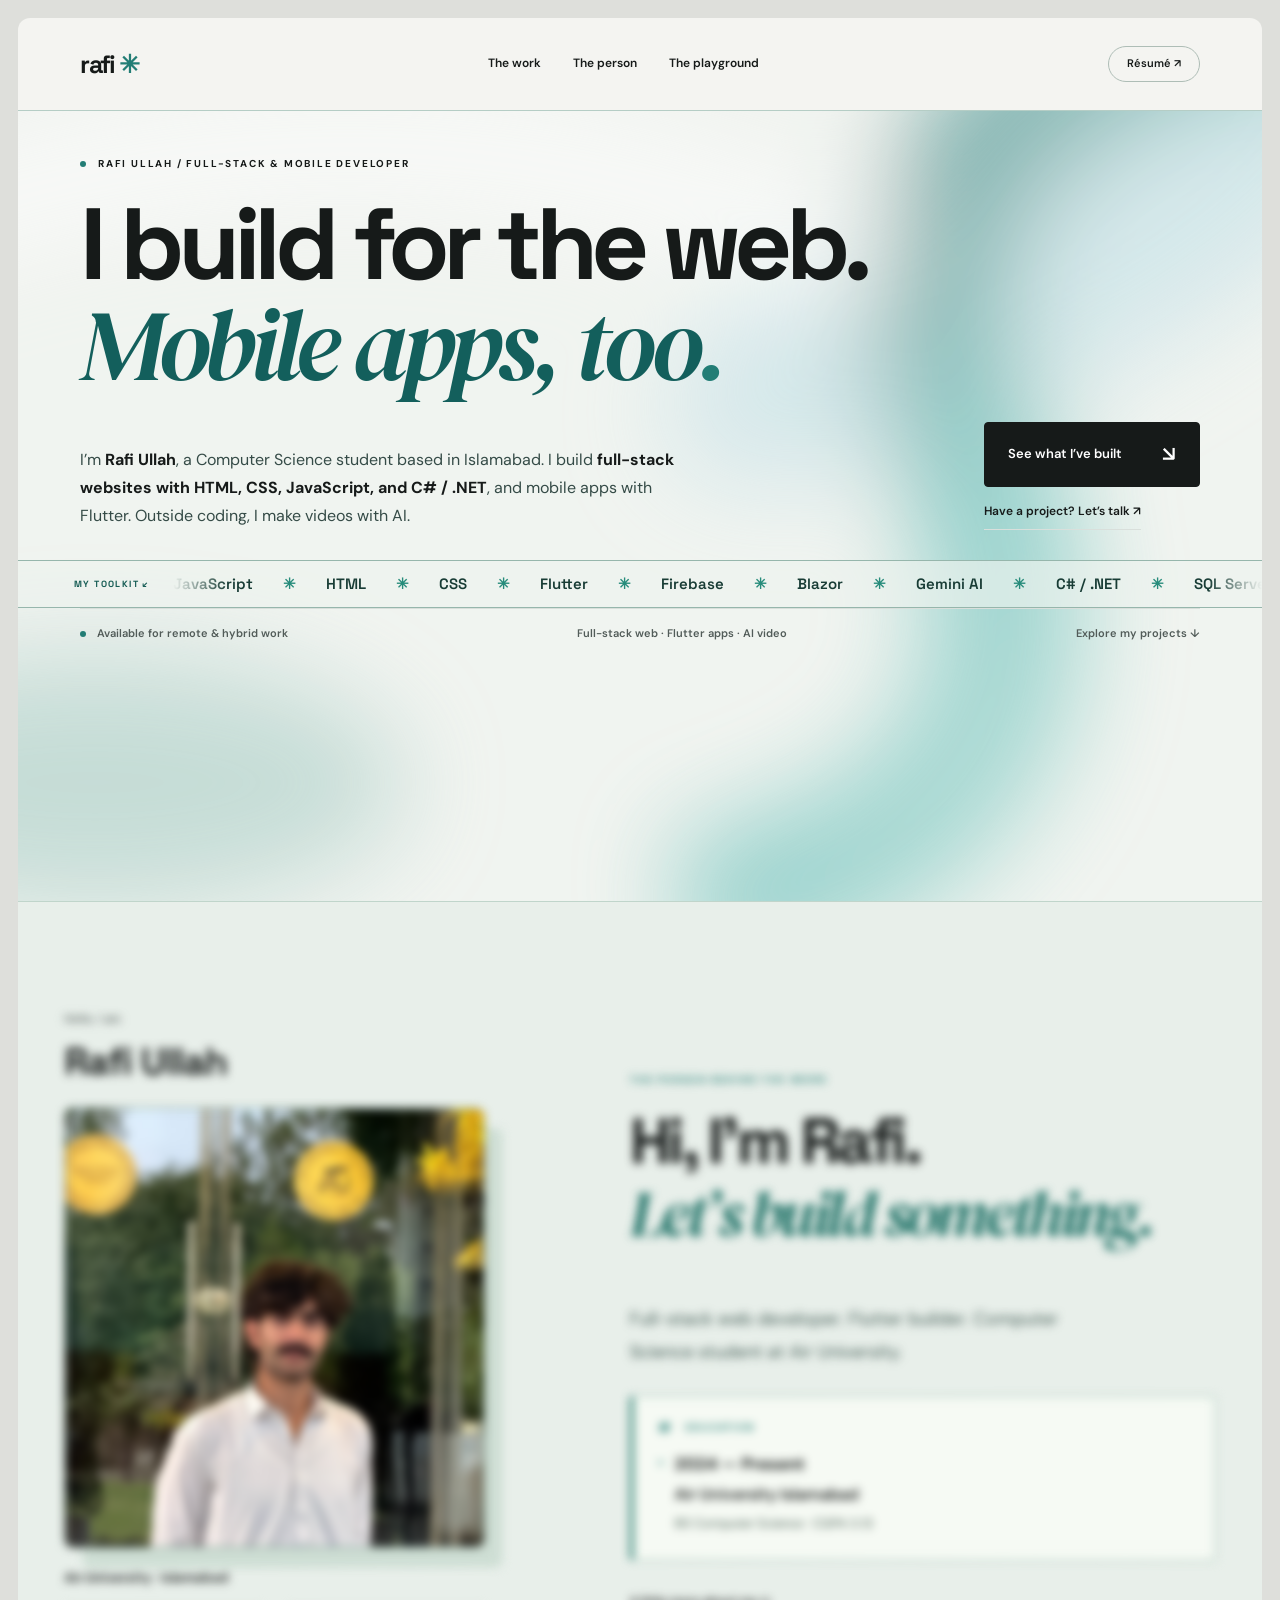
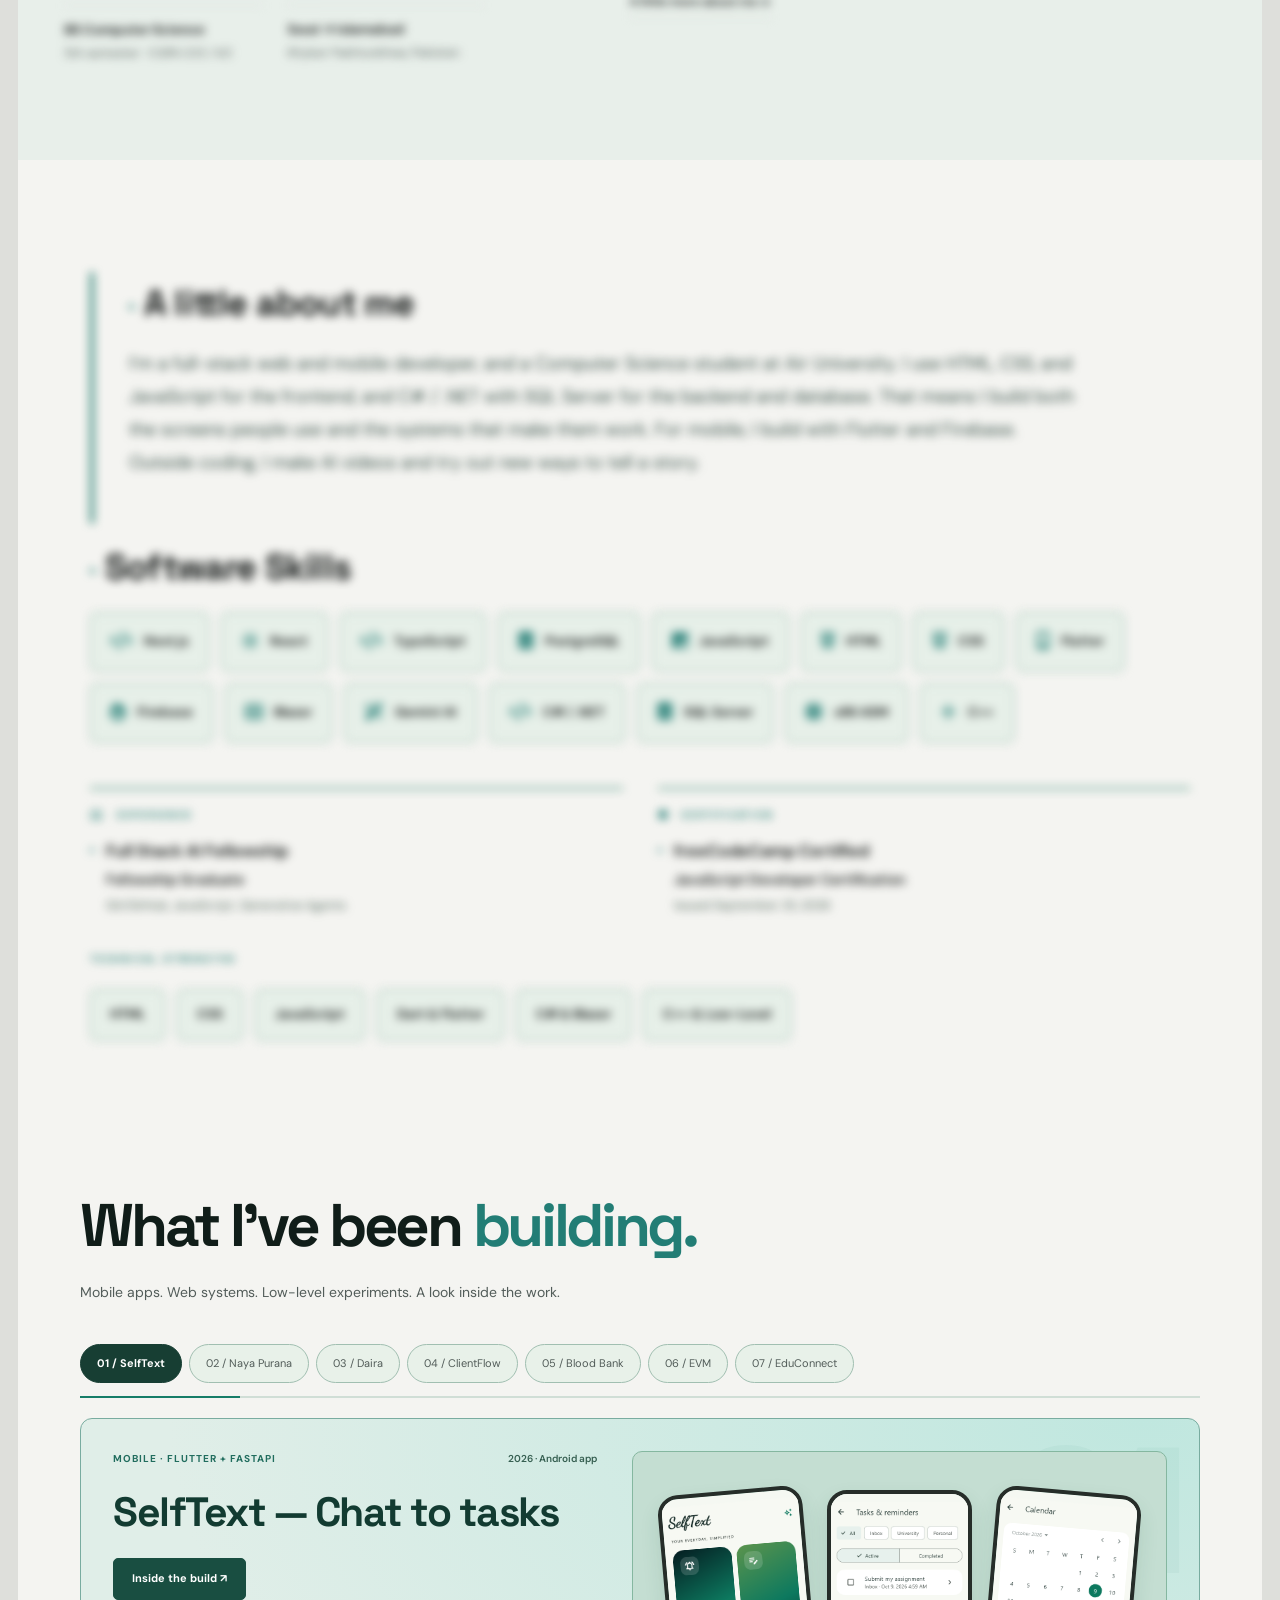
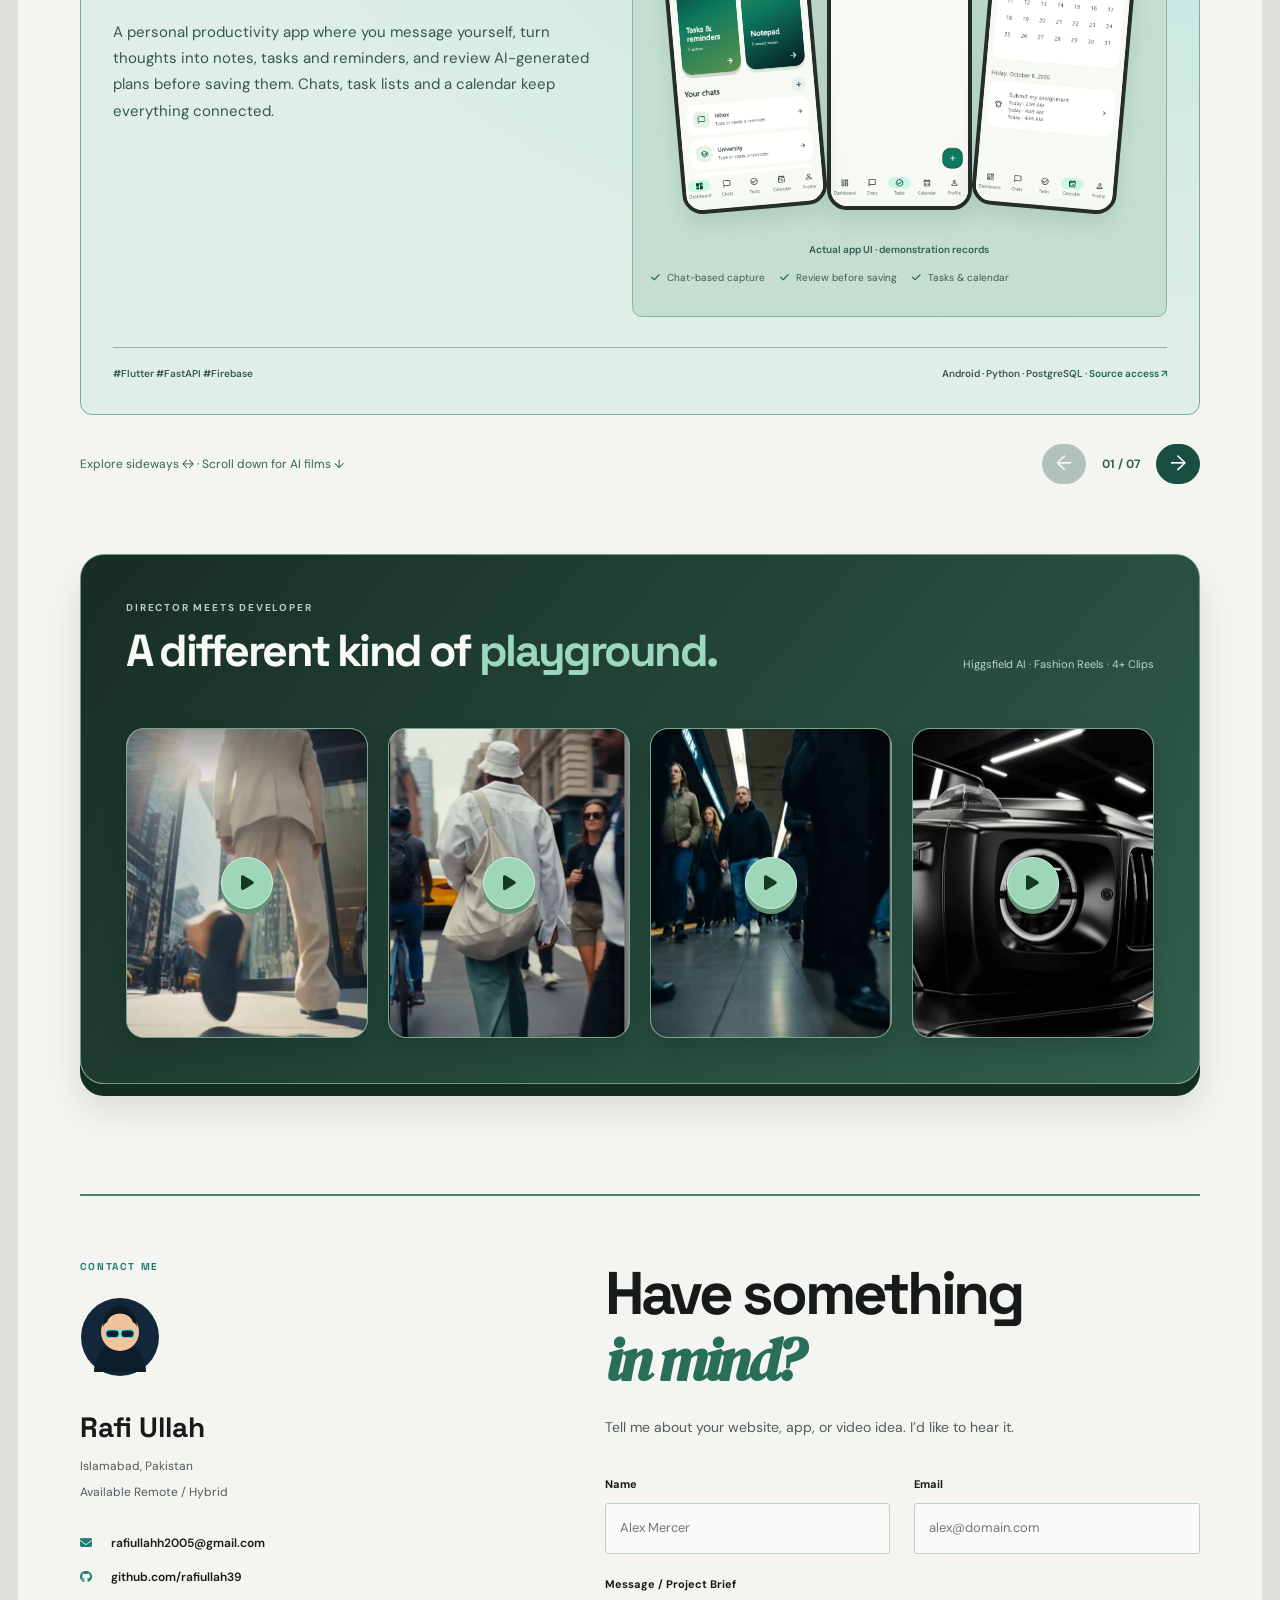
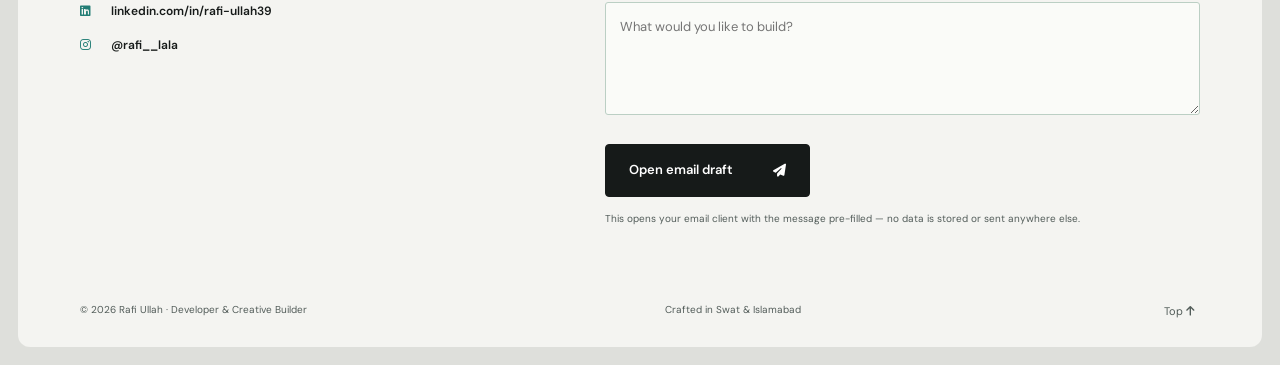
==== commit 2f127af9: "Add public project links and privacy notes" ====
--- a/index.html
+++ b/index.html
@@ -22,7 +22,7 @@
 <body>
 
 <div class="reading-progress" aria-hidden="true"></div>
-<header class="site-header"><a class="brand" href="#top">rafi<span>✳</span></a><nav aria-label="Main navigation"><a href="#projects">The work</a><a href="#person-intro">The person</a><a href="#playground">The playground</a></nav><a class="resume-btn" href="assets/Rafi_Ullah_Resume.pdf" download>Résumé ↗</a></header>
+<header class="site-header"><a class="brand" href="#top">rafi<span>✳</span></a><nav aria-label="Main navigation"><a href="#projects">The work</a><a href="#person-intro">The person</a><a href="#playground">The playground</a></nav><a class="resume-btn" href="assets/Rafi_Ullah_CV.pdf" download>Résumé ↗</a></header>
 <main><section class="hero" id="top"><div class="hero-grain" aria-hidden="true"></div><div class="hero-kicker"><span class="status-dot"></span> RAFI ULLAH / FULL-STACK &amp; MOBILE DEVELOPER</div><h1>I build for the web.<br><span>Mobile apps, too<span class="period">.</span></span></h1><div class="hero-bottom"><p>I’m <strong>Rafi Ullah</strong>, a Computer Science student based in Islamabad. I build <strong>full-stack websites with HTML, CSS, JavaScript, and C# / .NET</strong>, and mobile apps with Flutter. Outside coding, I make videos with AI.</p><div class="hero-actions"><a class="dark-button" href="#projects">See what I’ve built <span>↘</span></a><a class="text-link" href="#contact">Have a project? Let’s talk ↗</a></div></div>
 <div class="skills-ribbon" aria-label="Software I build with"><span class="ribbon-label">MY TOOLKIT ↙</span><div class="ribbon-window"><div class="ribbon-track"><div class="ribbon-group"><span>JavaScript<i aria-hidden="true">✳</i></span><span>HTML<i aria-hidden="true">✳</i></span><span>CSS<i aria-hidden="true">✳</i></span><span>Flutter<i aria-hidden="true">✳</i></span><span>Firebase<i aria-hidden="true">✳</i></span><span>Blazor<i aria-hidden="true">✳</i></span><span>Gemini AI<i aria-hidden="true">✳</i></span><span>C# / .NET<i aria-hidden="true">✳</i></span><span>SQL Server<i aria-hidden="true">✳</i></span><span>x86 ASM<i aria-hidden="true">✳</i></span><span>C++<i aria-hidden="true">✳</i></span></div><div class="ribbon-group" aria-hidden="true"><span>JavaScript<i aria-hidden="true">✳</i></span><span>HTML<i aria-hidden="true">✳</i></span><span>CSS<i aria-hidden="true">✳</i></span><span>Flutter<i aria-hidden="true">✳</i></span><span>Firebase<i aria-hidden="true">✳</i></span><span>Blazor<i aria-hidden="true">✳</i></span><span>Gemini AI<i aria-hidden="true">✳</i></span><span>C# / .NET<i aria-hidden="true">✳</i></span><span>SQL Server<i aria-hidden="true">✳</i></span><span>x86 ASM<i aria-hidden="true">✳</i></span><span>C++<i aria-hidden="true">✳</i></span></div></div></div></div>
 <div class="hero-footer"><span><span class="status-dot"></span> Available for remote &amp; hybrid work</span><span>Full-stack web · Flutter apps · AI video</span><a href="#projects">Explore my projects ↓</a></div></section>
@@ -162,7 +162,7 @@
         <p class="selftext-screen-note">Actual app UI · demonstration records</p>
         <ul class="feature-checklist"><li><i class="fas fa-check"></i> Chat-based capture</li><li><i class="fas fa-check"></i> Review before saving</li><li><i class="fas fa-check"></i> Tasks &amp; calendar</li></ul>
       </div>
-      <div class="feature-footer"><span class="feature-hashtags">#Flutter #FastAPI #Firebase</span><span>Android · Python · PostgreSQL</span></div>
+      <div class="feature-footer"><span class="feature-hashtags">#Flutter #FastAPI #Firebase</span><span>Android · Python · PostgreSQL · <a href="https://github.com/rafiullah39" target="_blank" rel="noopener" aria-label="Rafi Ullah GitHub profile for SelfText source access">Source access ↗</a></span></div>
     </article>
 
     <!-- NAYA PURANA STORE: actual public sample storefront -->
@@ -180,7 +180,7 @@
         <div class="browser-tags"><span class="chip">Next.js · React · TypeScript</span><span class="chip">PostgreSQL · Auth.js</span></div>
         <p class="browser-caption">Live sample storefront · real ordering remains closed.</p>
       </div>
-      <div class="feature-footer"><span class="feature-hashtags">#NextJS #React #PostgreSQL</span><span><a href="https://naya-purana.netlify.app/" target="_blank" rel="noopener" aria-label="Visit Naya Purana Store">Visit store ↗</a> · <a href="https://github.com/rafiullah39/naya-purana" target="_blank" rel="noopener" aria-label="Naya Purana private GitHub repository">Code (private) ↗</a></span></div>
+      <div class="feature-footer"><span class="feature-hashtags">#NextJS #React #PostgreSQL</span><span><a href="https://naya-purana.netlify.app/" target="_blank" rel="noopener" aria-label="Open Naya Purana Store website">Open website ↗</a> · <span class="feature-link-muted">Source remains private</span></span></div>
     </article>
 
     <!-- DAIRA -->
@@ -213,7 +213,7 @@
 
       <div class="feature-footer">
         <span class="feature-hashtags">#Flutter #Firebase #Gemini</span>
-        <a class="feature-link" href="https://github.com/rafiullah39" target="_blank" rel="noopener">View Source <i class="fas fa-arrow-up-right-from-square"></i></a>
+        <a class="feature-link" href="https://github.com/rafiullah39/DAIRA" target="_blank" rel="noopener">View Source <i class="fas fa-arrow-up-right-from-square"></i></a>
       </div>
     </article>
 
@@ -233,7 +233,7 @@
       <img class="project-capture zoomable" src="assets/clientflow/home.png" alt="ClientFlow CRM running locally: customer management, AI assistant, invoicing, and meetings" loading="lazy" tabindex="0" role="button" aria-label="Enlarge ClientFlow screenshot">
       <div class="small-footer">
         <span>Blazor / SQL</span>
-        <a href="https://github.com/rafiullah39" target="_blank" rel="noopener" class="repo-link accent-cyan">Repo <i class="fas fa-arrow-up-right-from-square"></i></a>
+        <a href="https://github.com/rafiullah39/-full-stack-journey" target="_blank" rel="noopener" class="repo-link accent-cyan">Repo <i class="fas fa-arrow-up-right-from-square"></i></a>
       </div>
     </article>
 
@@ -248,7 +248,7 @@
       <img class="project-capture zoomable" src="assets/blood-bank/main.jpg" alt="Blood Bank desktop application with donor, inventory, campaign, and record management controls" loading="lazy" tabindex="0" role="button" aria-label="Enlarge Blood Bank screenshot">
       <div class="small-footer">
         <span>Java / SQL Server</span>
-        <a href="https://github.com/rafiullah39" target="_blank" rel="noopener" class="repo-link accent-red">Repo <i class="fas fa-arrow-up-right-from-square"></i></a>
+        <a href="https://github.com/rafiullah39/BLOOD-BANK-MANAGEMENT-SYSTEM-" target="_blank" rel="noopener" class="repo-link accent-red">Repo <i class="fas fa-arrow-up-right-from-square"></i></a>
       </div>
     </article>
 
@@ -262,7 +262,7 @@
         engineered core candidate voting routines and memory buffers.</p>
       <div class="small-footer">
         <span>EMU8086 / ASM</span>
-        <a href="https://github.com/rafiullah39" target="_blank" rel="noopener" class="repo-link accent-yellow">Repo <i class="fas fa-arrow-up-right-from-square"></i></a>
+        <a href="https://github.com/rafiullah39/Console-based-social-media-app" target="_blank" rel="noopener" class="repo-link accent-yellow">Repo <i class="fas fa-arrow-up-right-from-square"></i></a>
       </div>
     </article>
 
@@ -293,7 +293,7 @@
 
       <div class="feature-footer">
         <span class="feature-hashtags">#Blazor #C# #SOLID</span>
-        <a class="feature-link" href="https://github.com/rafiullah39" target="_blank" rel="noopener">Case Code <i class="fas fa-arrow-up-right-from-square"></i></a>
+        <a class="feature-link" href="https://github.com/rafiullah39/Edu-Portal" target="_blank" rel="noopener">Case Code <i class="fas fa-arrow-up-right-from-square"></i></a>
       </div>
     </article>
   </div>
@@ -426,4 +426,4 @@
 <script src="scroll-scenes.js?v=20261025"></script>
 <script src="refinement.js?v=20261025"></script>
 </body>
-</html>+</html>
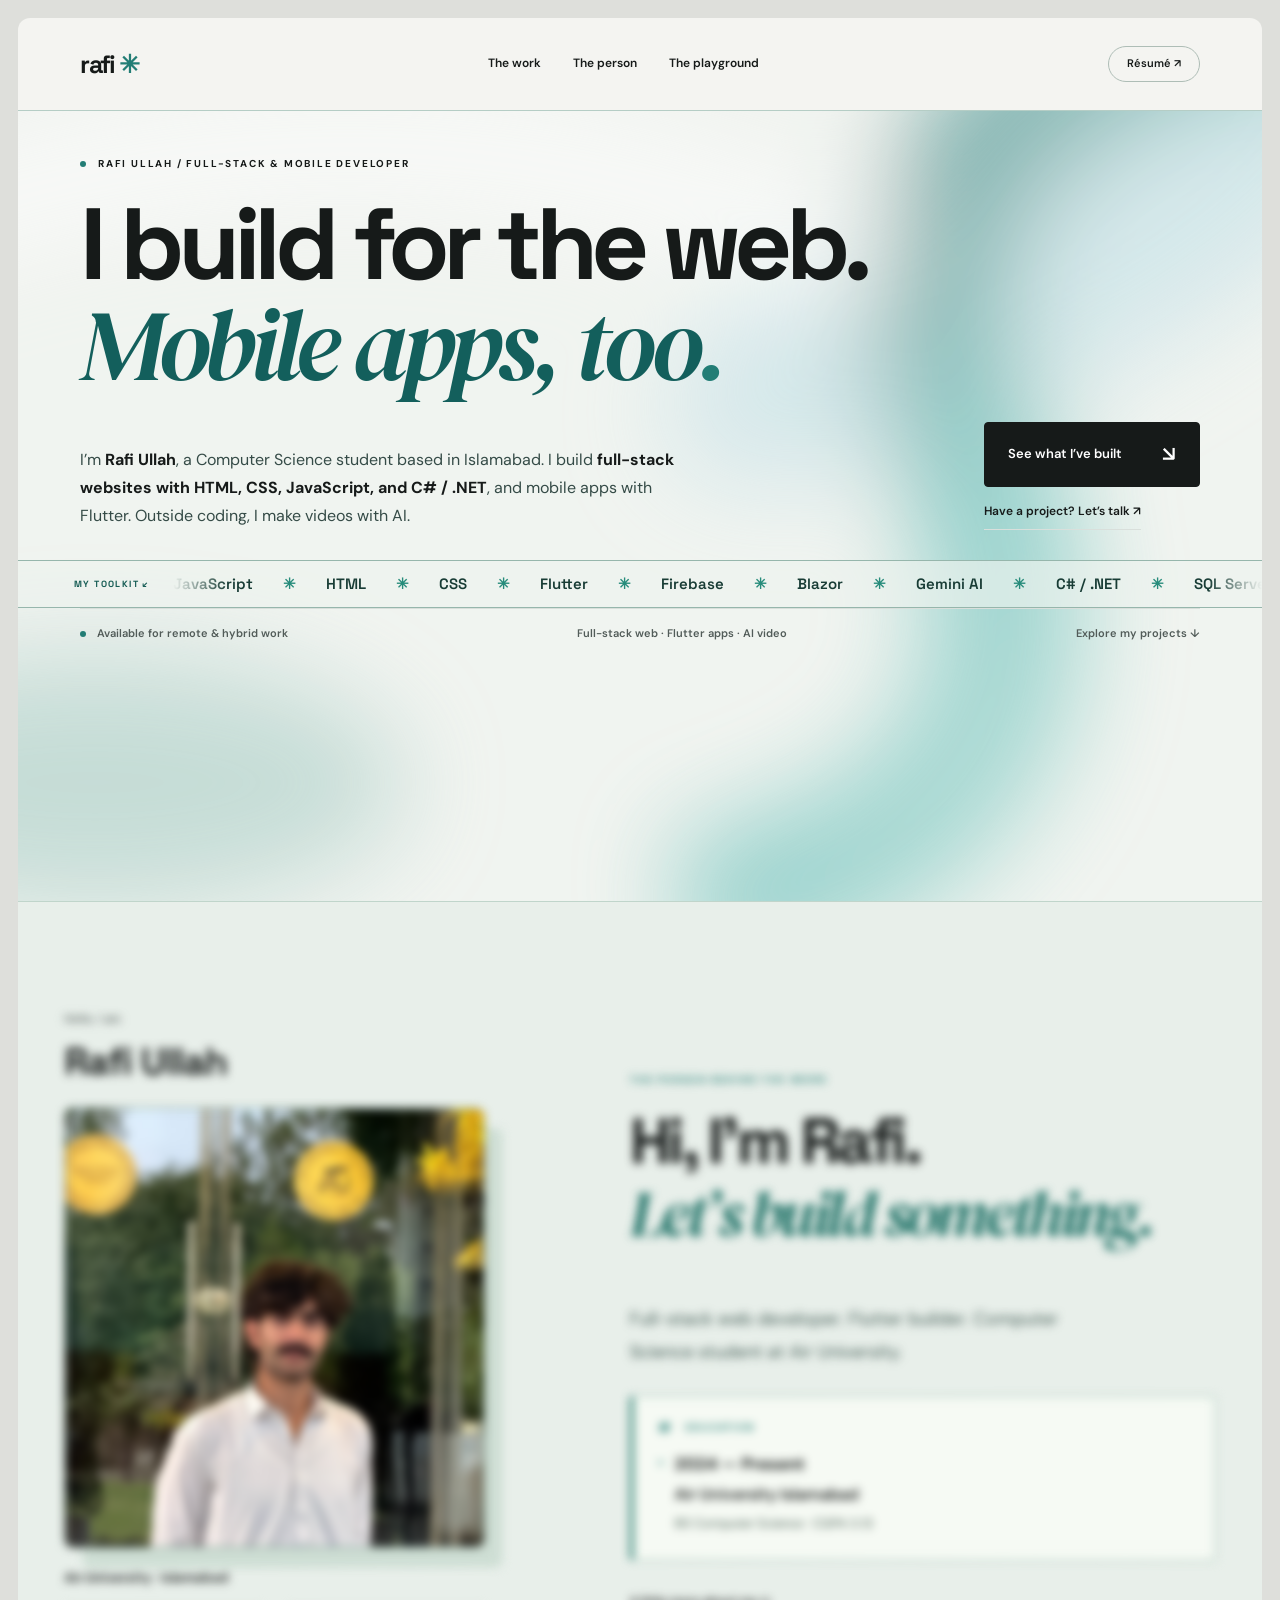
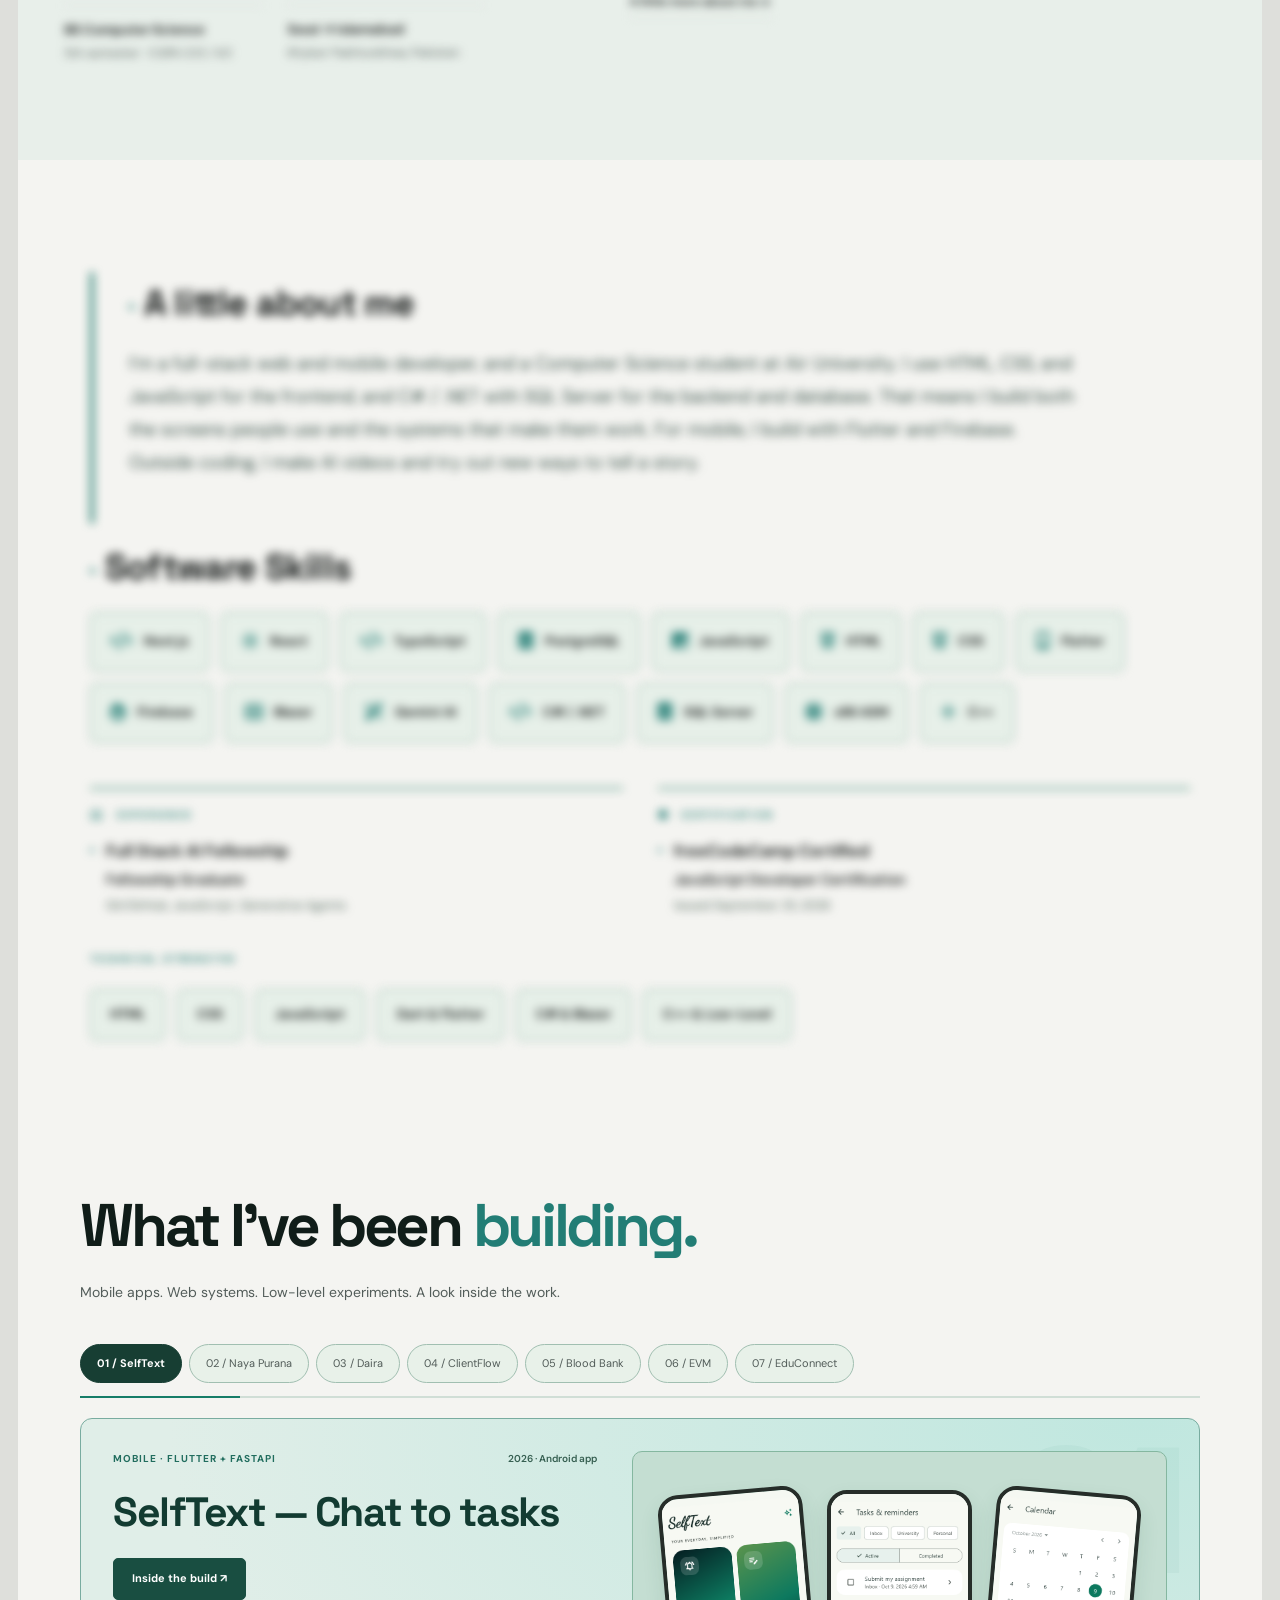
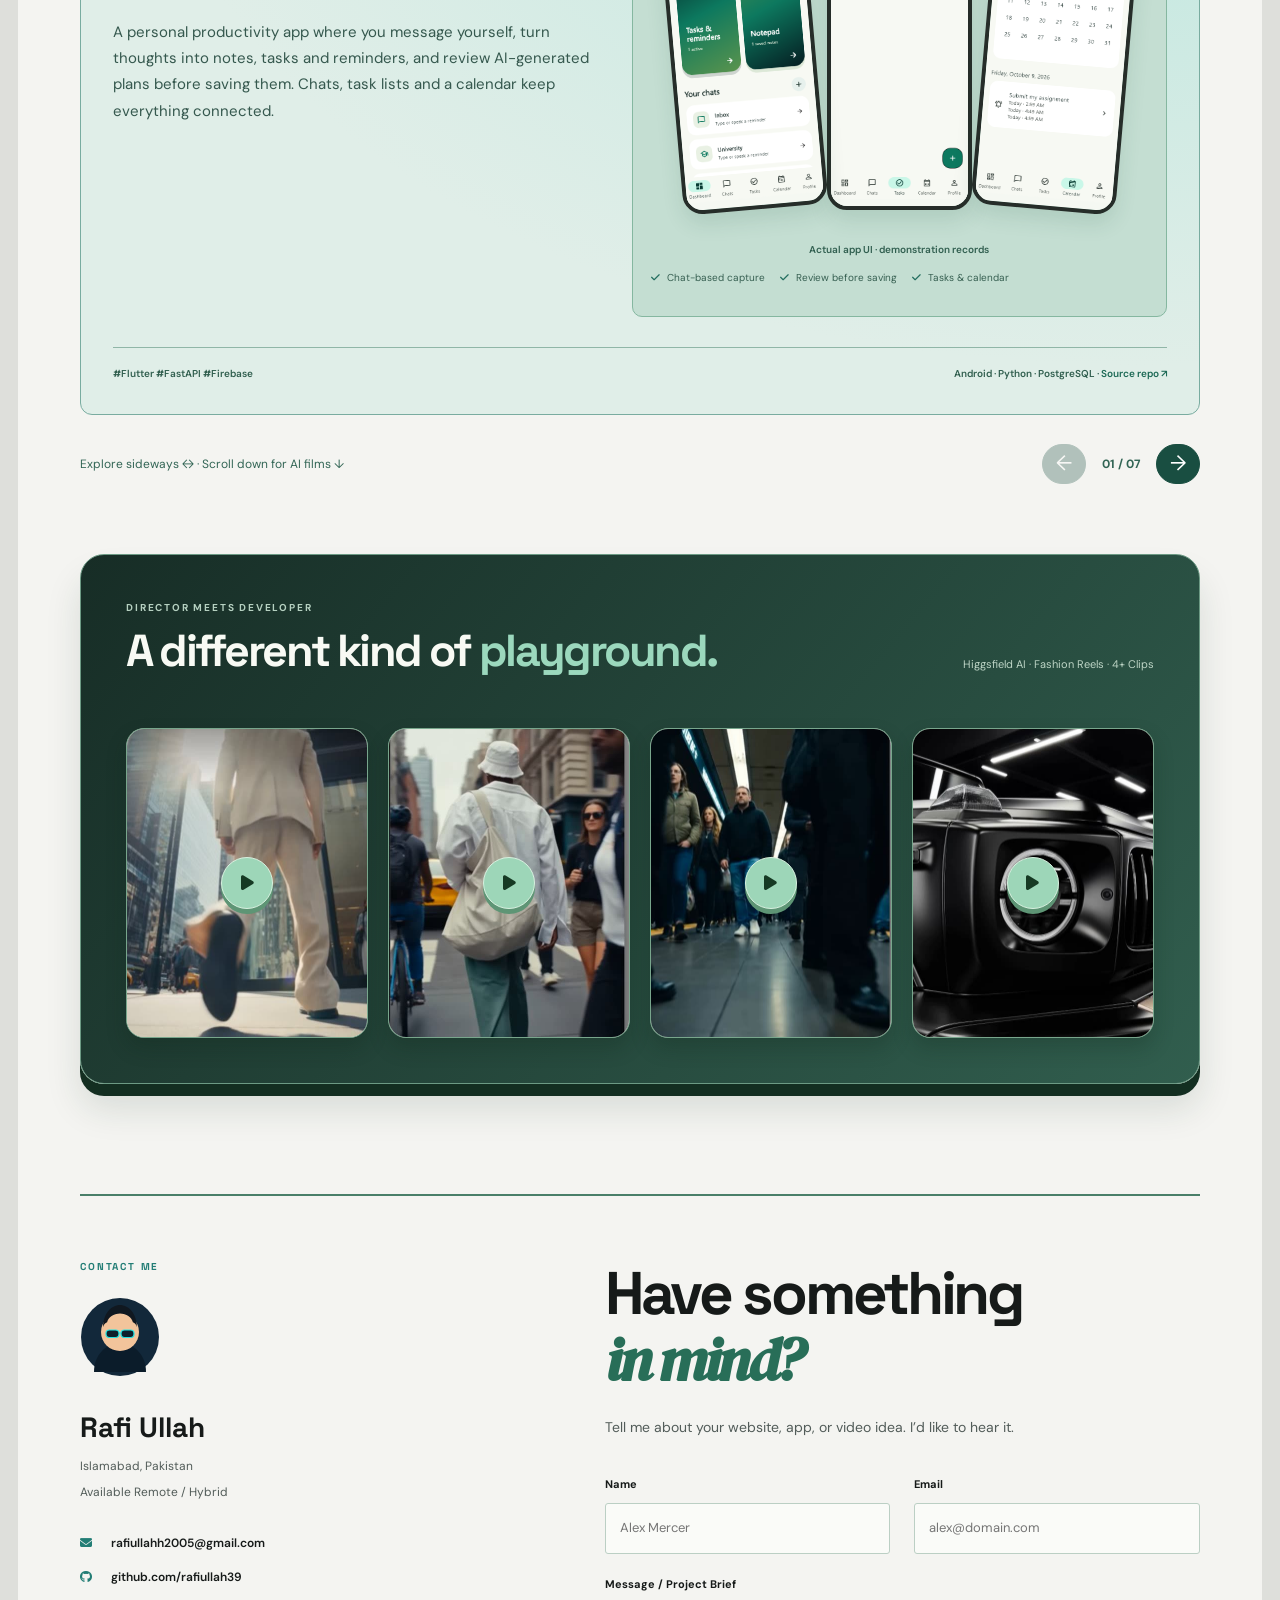
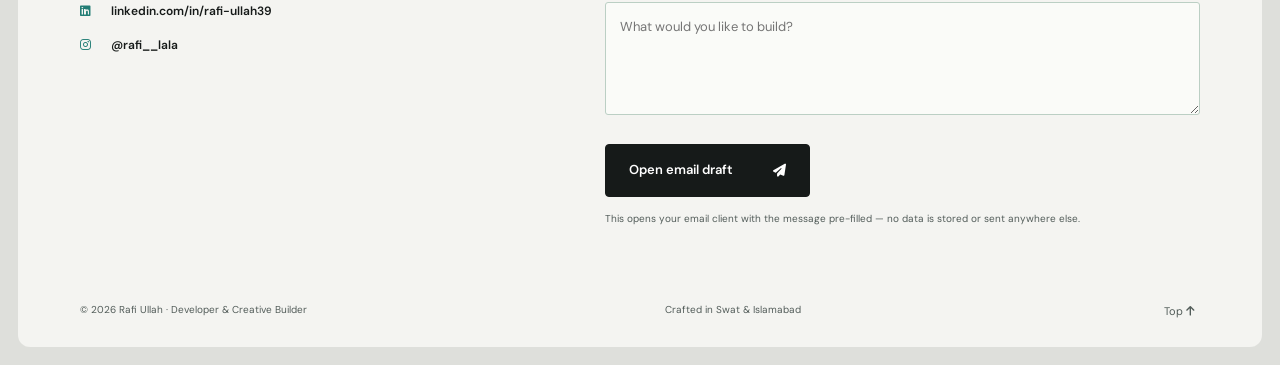
==== commit a1eccdfd: "Link public SelfText client repository" ====
--- a/index.html
+++ b/index.html
@@ -162,7 +162,7 @@
         <p class="selftext-screen-note">Actual app UI · demonstration records</p>
         <ul class="feature-checklist"><li><i class="fas fa-check"></i> Chat-based capture</li><li><i class="fas fa-check"></i> Review before saving</li><li><i class="fas fa-check"></i> Tasks &amp; calendar</li></ul>
       </div>
-      <div class="feature-footer"><span class="feature-hashtags">#Flutter #FastAPI #Firebase</span><span>Android · Python · PostgreSQL · <a href="https://github.com/rafiullah39" target="_blank" rel="noopener" aria-label="Rafi Ullah GitHub profile for SelfText source access">Source access ↗</a></span></div>
+      <div class="feature-footer"><span class="feature-hashtags">#Flutter #FastAPI #Firebase</span><span>Android · Python · PostgreSQL · <a href="https://github.com/rafiullah39/SelfTextApp" target="_blank" rel="noopener" aria-label="Open the public SelfTextApp GitHub repository">Source repo ↗</a></span></div>
     </article>
 
     <!-- NAYA PURANA STORE: actual public sample storefront -->
